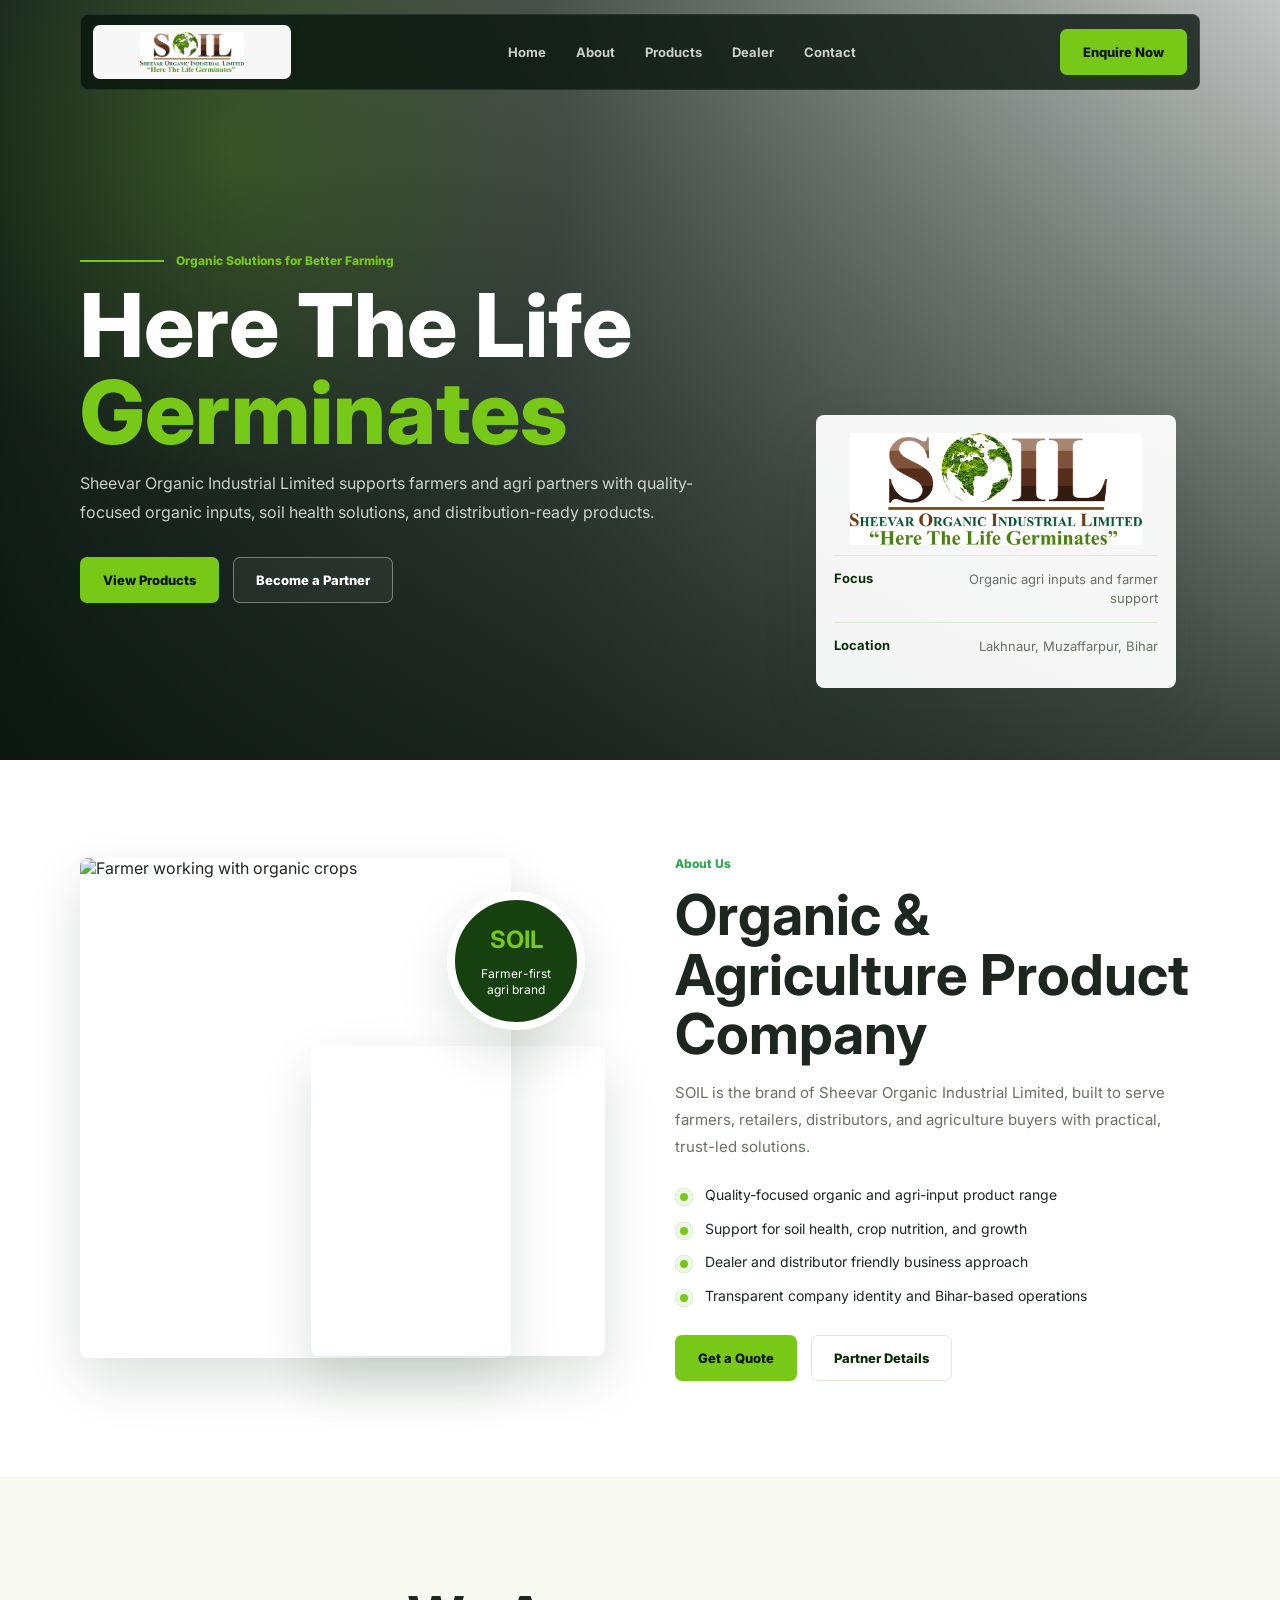
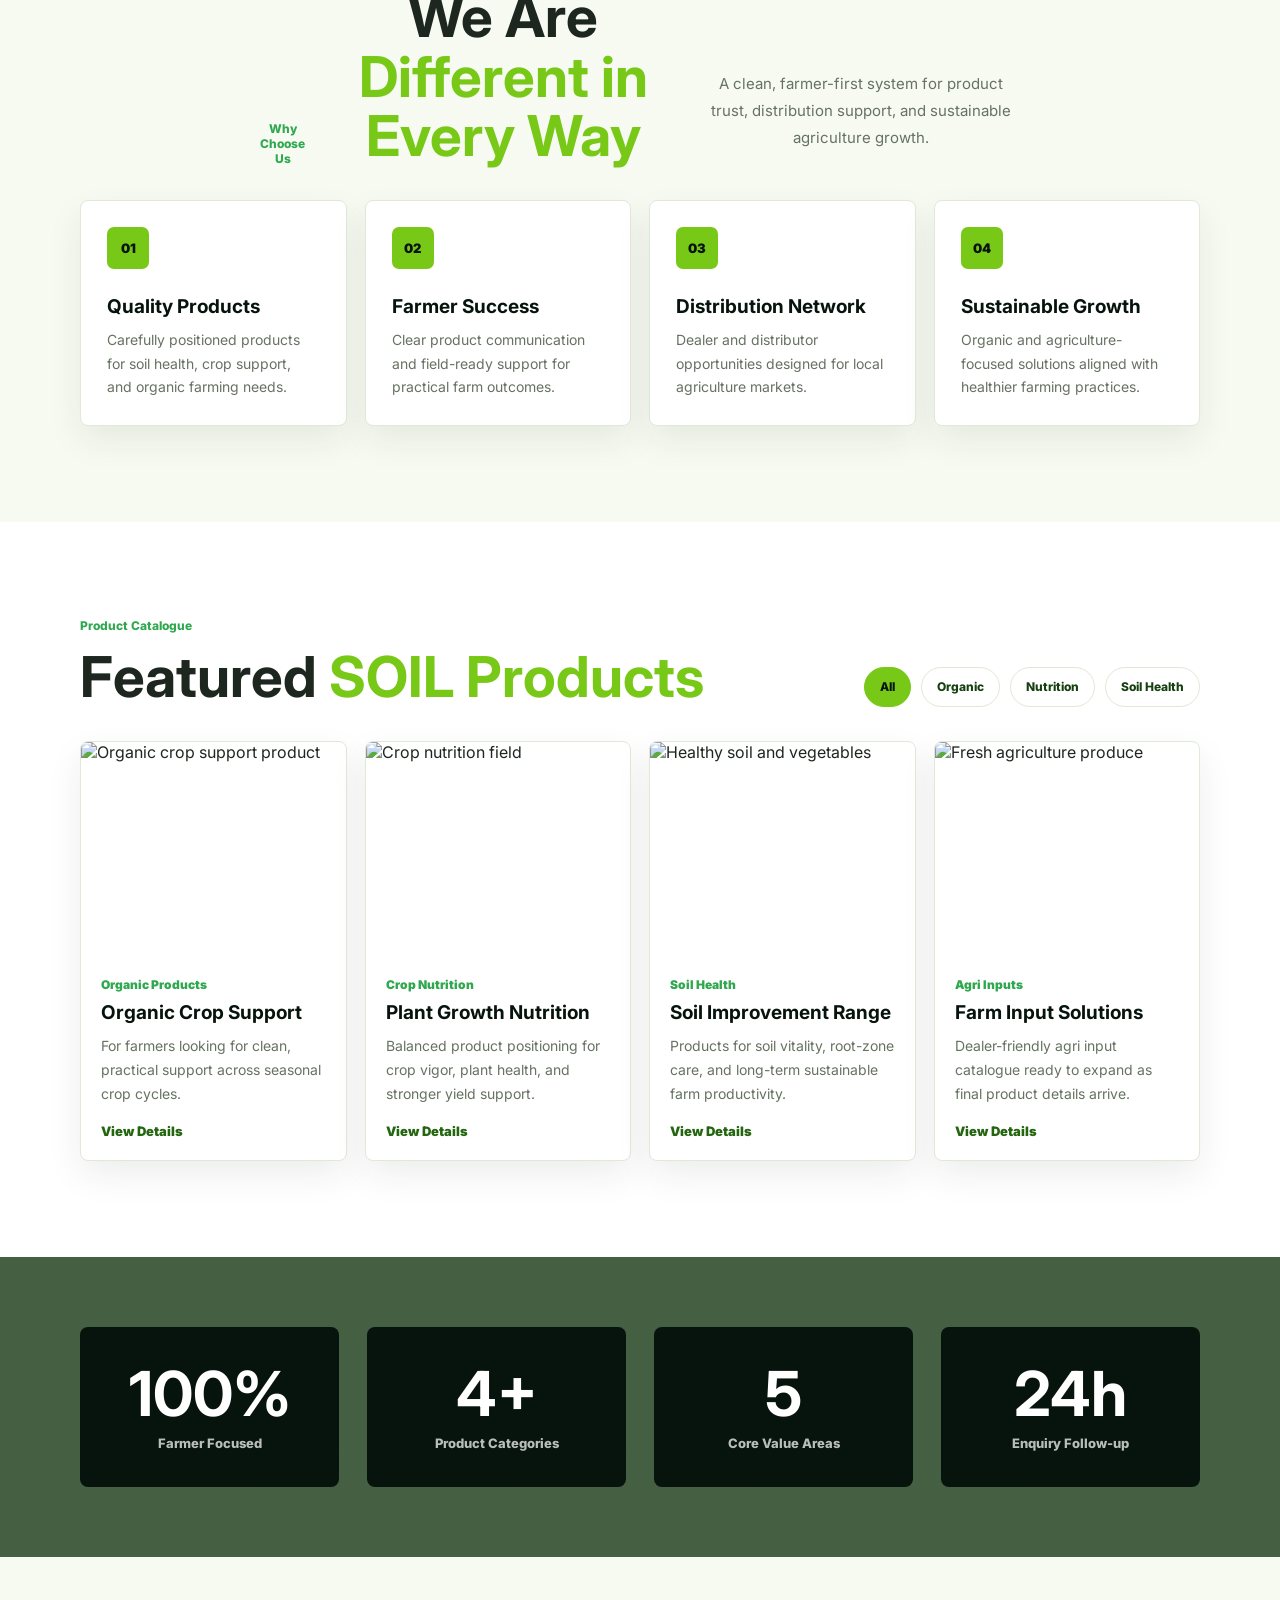
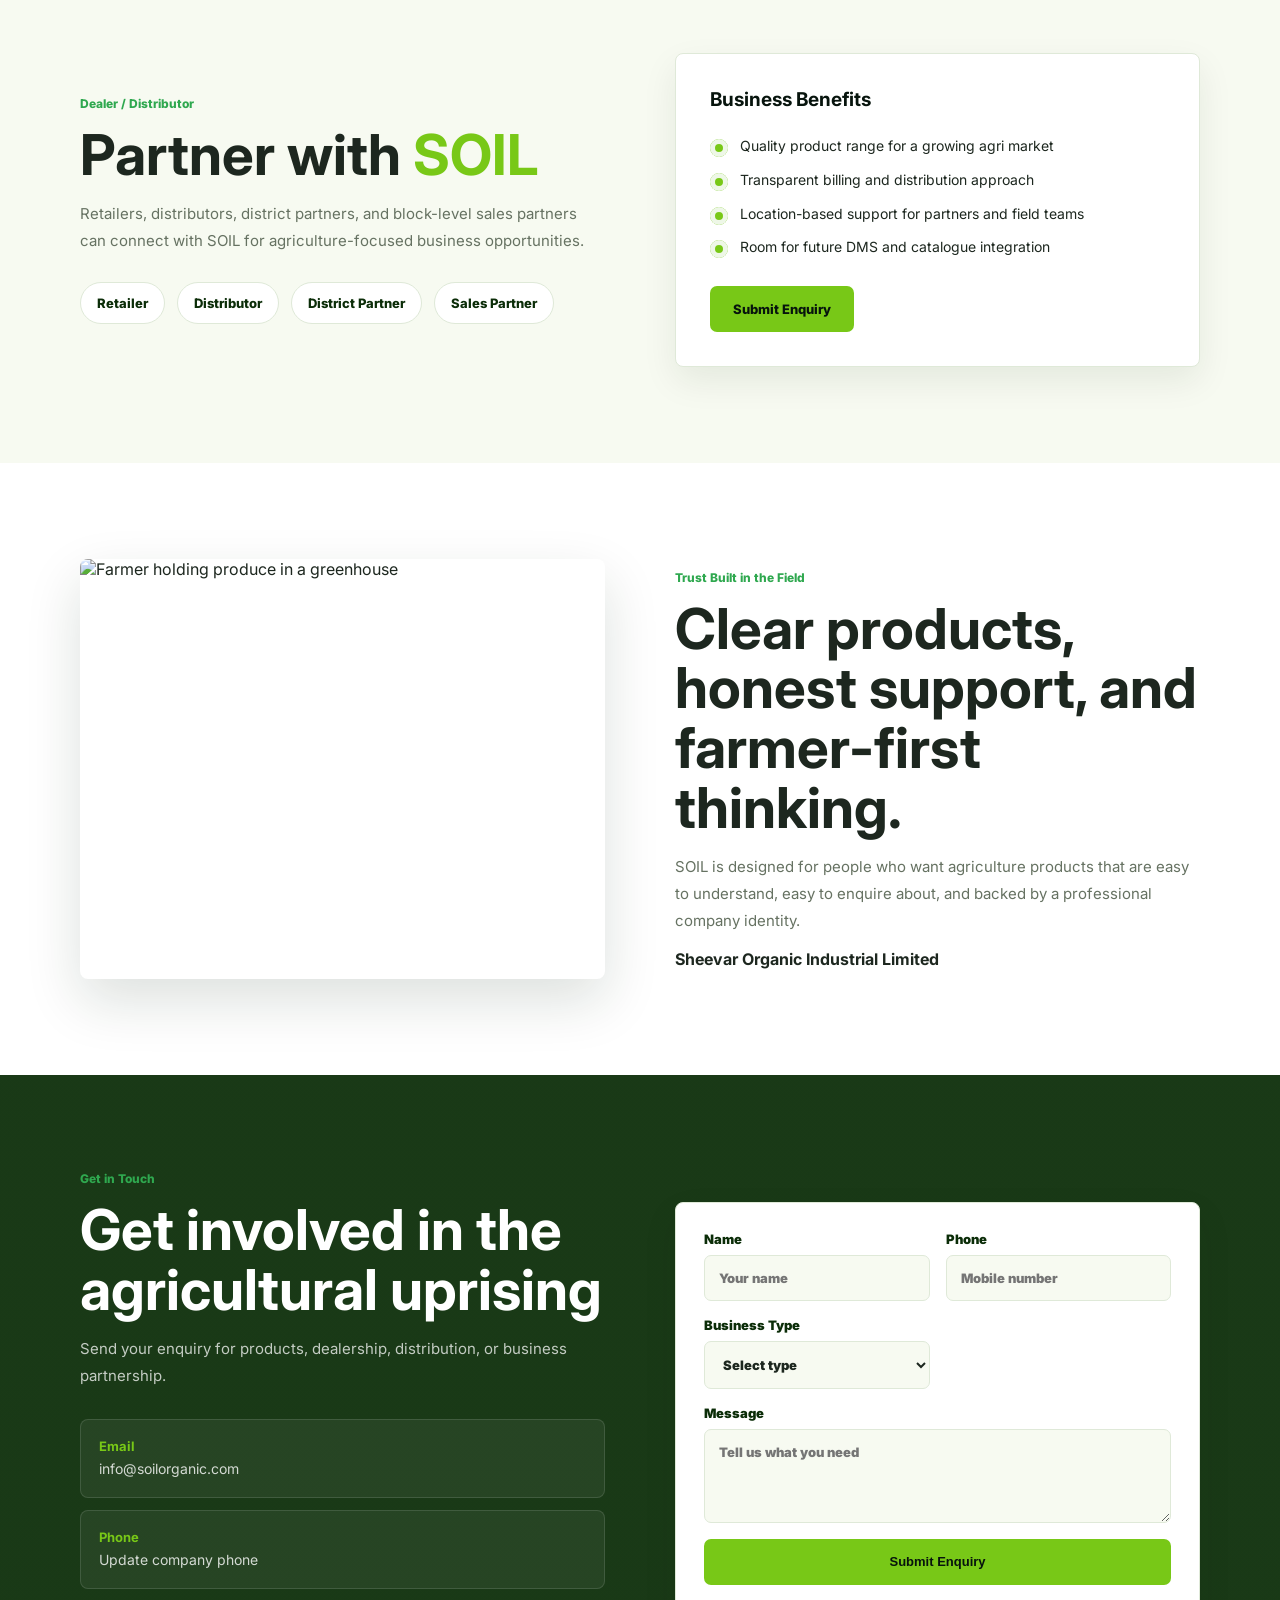
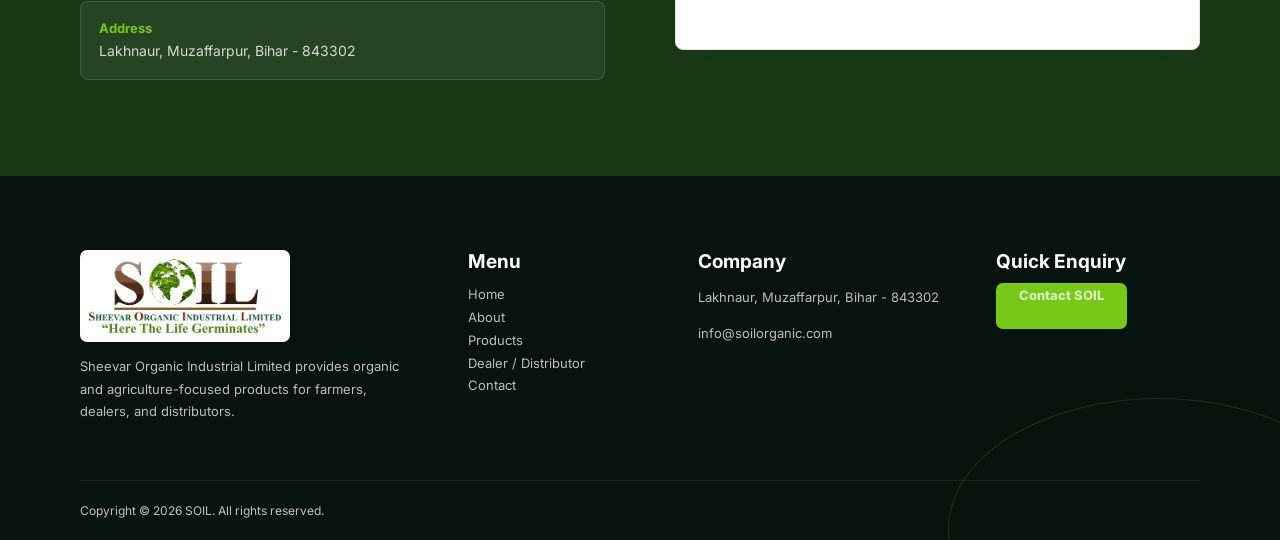
==== index.html @ 47369b2d "Build SOIL informational website" ====
<!DOCTYPE html>
<html lang="en">
  <head>
    <meta charset="UTF-8" />
    <meta name="viewport" content="width=device-width, initial-scale=1.0" />
    <title>SOIL | Sheevar Organic Industrial Limited</title>
    <meta
      name="description"
      content="SOIL by Sheevar Organic Industrial Limited provides organic and agriculture-focused products for farmers, dealers, and distributors in Bihar and beyond."
    />
    <meta
      name="keywords"
      content="SOIL organic products, Sheevar Organic Industrial Limited, Organic farming products, Agriculture products Bihar, Farmer products Muzaffarpur"
    />
    <meta property="og:title" content="SOIL | Here The Life Germinates" />
    <meta
      property="og:description"
      content="Organic solutions for better farming, stronger soil, and trusted agri distribution."
    />
    <meta property="og:type" content="website" />
    <link rel="icon" href="assets/soil-logo-mark.png" />
    <link rel="preconnect" href="https://fonts.googleapis.com" />
    <link rel="preconnect" href="https://fonts.gstatic.com" crossorigin />
    <link
      href="https://fonts.googleapis.com/css2?family=Inter:wght@500;600;700;800&family=Playfair+Display:wght@700;800&display=swap"
      rel="stylesheet"
    />
    <link rel="stylesheet" href="styles.css" />
  </head>
  <body>
    <header class="site-header" data-header>
      <a class="brand" href="#home" aria-label="SOIL home">
        <span class="brand-logo">
          <img src="assets/soil-logo-web.png" alt="SOIL - Sheevar Organic Industrial Limited" />
        </span>
      </a>

      <button class="nav-toggle" type="button" aria-label="Open menu" aria-expanded="false" data-nav-toggle>
        <span></span>
        <span></span>
        <span></span>
      </button>

      <nav class="site-nav" data-nav>
        <a href="#home">Home</a>
        <a href="#about">About</a>
        <a href="#products">Products</a>
        <a href="#dealer">Dealer</a>
        <a href="#contact">Contact</a>
      </nav>

      <a class="header-cta" href="#contact">Enquire Now</a>
    </header>

    <main>
      <section class="hero" id="home">
        <div class="hero-bg" role="img" aria-label="Organic farming field"></div>
        <div class="hero-overlay"></div>
        <div class="container hero-grid">
          <div class="hero-copy">
            <div class="eyebrow">
              <span></span>
              Organic Solutions for Better Farming
            </div>
            <h1>Here The Life <span>Germinates</span></h1>
            <p>
              Sheevar Organic Industrial Limited supports farmers and agri partners with
              quality-focused organic inputs, soil health solutions, and distribution-ready products.
            </p>
            <div class="hero-actions">
              <a class="btn btn-primary" href="#products">View Products</a>
              <a class="btn btn-secondary" href="#dealer">Become a Partner</a>
            </div>
          </div>

          <aside class="hero-card" aria-label="SOIL company highlights">
            <img src="assets/soil-logo-web.png" alt="SOIL company logo" />
            <div class="hero-card-stats">
              <strong>Focus</strong>
              <span>Organic agri inputs and farmer support</span>
            </div>
            <div class="hero-card-stats">
              <strong>Location</strong>
              <span>Lakhnaur, Muzaffarpur, Bihar</span>
            </div>
          </aside>
        </div>
      </section>

      <section class="intro-section" id="about">
        <div class="container split">
          <div class="image-stack">
            <img
              class="main-photo"
              src="https://images.unsplash.com/photo-1523348837708-15d4a09cfac2?auto=format&fit=crop&w=900&q=82"
              alt="Farmer working with organic crops"
            />
            <div class="experience-badge">
              <strong>SOIL</strong>
              <span>Farmer-first agri brand</span>
            </div>
          </div>

          <div class="section-copy">
            <div class="mini-label">About Us</div>
            <h2>Organic & Agriculture Product Company</h2>
            <p>
              SOIL is the brand of Sheevar Organic Industrial Limited, built to serve farmers,
              retailers, distributors, and agriculture buyers with practical, trust-led solutions.
            </p>
            <ul class="check-list">
              <li>Quality-focused organic and agri-input product range</li>
              <li>Support for soil health, crop nutrition, and growth</li>
              <li>Dealer and distributor friendly business approach</li>
              <li>Transparent company identity and Bihar-based operations</li>
            </ul>
            <div class="inline-actions">
              <a class="btn btn-primary" href="#contact">Get a Quote</a>
              <a class="btn btn-ghost" href="#dealer">Partner Details</a>
            </div>
          </div>
        </div>
      </section>

      <section class="services-section">
        <div class="container">
          <div class="section-heading centered">
            <div class="mini-label">Why Choose Us</div>
            <h2>We Are <span>Different in Every Way</span></h2>
            <p>
              A clean, farmer-first system for product trust, distribution support, and sustainable agriculture growth.
            </p>
          </div>

          <div class="value-grid">
            <article>
              <span class="value-icon">01</span>
              <h3>Quality Products</h3>
              <p>Carefully positioned products for soil health, crop support, and organic farming needs.</p>
            </article>
            <article>
              <span class="value-icon">02</span>
              <h3>Farmer Success</h3>
              <p>Clear product communication and field-ready support for practical farm outcomes.</p>
            </article>
            <article>
              <span class="value-icon">03</span>
              <h3>Distribution Network</h3>
              <p>Dealer and distributor opportunities designed for local agriculture markets.</p>
            </article>
            <article>
              <span class="value-icon">04</span>
              <h3>Sustainable Growth</h3>
              <p>Organic and agriculture-focused solutions aligned with healthier farming practices.</p>
            </article>
          </div>
        </div>
      </section>

      <section class="products-section" id="products">
        <div class="container">
          <div class="section-heading">
            <div>
              <div class="mini-label">Product Catalogue</div>
              <h2>Featured <span>SOIL Products</span></h2>
            </div>
            <div class="product-filters" aria-label="Product filters">
              <button class="active" type="button" data-filter="all">All</button>
              <button type="button" data-filter="organic">Organic</button>
              <button type="button" data-filter="nutrition">Nutrition</button>
              <button type="button" data-filter="soil">Soil Health</button>
            </div>
          </div>

          <div class="product-grid">
            <article class="product-card" data-category="organic">
              <img
                src="https://images.unsplash.com/photo-1471193945509-9ad0617afabf?auto=format&fit=crop&w=700&q=82"
                alt="Organic crop support product"
              />
              <div>
                <span>Organic Products</span>
                <h3>Organic Crop Support</h3>
                <p>For farmers looking for clean, practical support across seasonal crop cycles.</p>
                <a href="product-detail.html?product=organic-crop-support">View Details</a>
              </div>
            </article>
            <article class="product-card" data-category="nutrition">
              <img
                src="https://images.unsplash.com/photo-1500937386664-56d1dfef3854?auto=format&fit=crop&w=700&q=82"
                alt="Crop nutrition field"
              />
              <div>
                <span>Crop Nutrition</span>
                <h3>Plant Growth Nutrition</h3>
                <p>Balanced product positioning for crop vigor, plant health, and stronger yield support.</p>
                <a href="product-detail.html?product=plant-growth-nutrition">View Details</a>
              </div>
            </article>
            <article class="product-card" data-category="soil">
              <img
                src="https://images.unsplash.com/photo-1464226184884-fa280b87c399?auto=format&fit=crop&w=700&q=82"
                alt="Healthy soil and vegetables"
              />
              <div>
                <span>Soil Health</span>
                <h3>Soil Improvement Range</h3>
                <p>Products for soil vitality, root-zone care, and long-term sustainable farm productivity.</p>
                <a href="product-detail.html?product=soil-improvement-range">View Details</a>
              </div>
            </article>
            <article class="product-card" data-category="nutrition">
              <img
                src="https://images.unsplash.com/photo-1586771107445-d3ca888129ff?auto=format&fit=crop&w=700&q=82"
                alt="Fresh agriculture produce"
              />
              <div>
                <span>Agri Inputs</span>
                <h3>Farm Input Solutions</h3>
                <p>Dealer-friendly agri input catalogue ready to expand as final product details arrive.</p>
                <a href="product-detail.html?product=farm-input-solutions">View Details</a>
              </div>
            </article>
          </div>
        </div>
      </section>

      <section class="stats-strip" aria-label="Company numbers">
        <div class="container stats-grid">
          <div><strong>100%</strong><span>Farmer Focused</span></div>
          <div><strong>4+</strong><span>Product Categories</span></div>
          <div><strong>5</strong><span>Core Value Areas</span></div>
          <div><strong>24h</strong><span>Enquiry Follow-up</span></div>
        </div>
      </section>

      <section class="dealer-section" id="dealer">
        <div class="container dealer-grid">
          <div class="section-copy">
            <div class="mini-label">Dealer / Distributor</div>
            <h2>Partner with <span>SOIL</span></h2>
            <p>
              Retailers, distributors, district partners, and block-level sales partners can connect
              with SOIL for agriculture-focused business opportunities.
            </p>
            <div class="partner-list">
              <span>Retailer</span>
              <span>Distributor</span>
              <span>District Partner</span>
              <span>Sales Partner</span>
            </div>
          </div>

          <div class="benefit-panel">
            <h3>Business Benefits</h3>
            <ul class="check-list">
              <li>Quality product range for a growing agri market</li>
              <li>Transparent billing and distribution approach</li>
              <li>Location-based support for partners and field teams</li>
              <li>Room for future DMS and catalogue integration</li>
            </ul>
            <a class="btn btn-primary" href="#contact">Submit Enquiry</a>
          </div>
        </div>
      </section>

      <section class="testimonial-section">
        <div class="container testimonial-grid">
          <img
            src="https://images.unsplash.com/photo-1605000797499-95a51c5269ae?auto=format&fit=crop&w=800&q=82"
            alt="Farmer holding produce in a greenhouse"
          />
          <div>
            <div class="mini-label">Trust Built in the Field</div>
            <h2>Clear products, honest support, and farmer-first thinking.</h2>
            <p>
              SOIL is designed for people who want agriculture products that are easy to understand,
              easy to enquire about, and backed by a professional company identity.
            </p>
            <strong>Sheevar Organic Industrial Limited</strong>
          </div>
        </div>
      </section>

      <section class="contact-section" id="contact">
        <div class="container contact-grid">
          <div class="contact-copy">
            <div class="mini-label">Get in Touch</div>
            <h2>Get involved in the agricultural uprising</h2>
            <p>
              Send your enquiry for products, dealership, distribution, or business partnership.
            </p>

            <div class="contact-cards">
              <a href="mailto:info@soilorganic.com">
                <strong>Email</strong>
                <span>info@soilorganic.com</span>
              </a>
              <a href="tel:+910000000000">
                <strong>Phone</strong>
                <span>Update company phone</span>
              </a>
              <a href="https://maps.google.com/?q=Lakhnaur%2C%20Muzaffarpur%2C%20Bihar%20843302" target="_blank" rel="noreferrer">
                <strong>Address</strong>
                <span>Lakhnaur, Muzaffarpur, Bihar - 843302</span>
              </a>
            </div>
          </div>

          <form class="enquiry-form" data-form>
            <label>
              Name
              <input type="text" name="name" placeholder="Your name" required />
            </label>
            <label>
              Phone
              <input type="tel" name="phone" placeholder="Mobile number" required />
            </label>
            <label>
              Business Type
              <select name="business" required>
                <option value="">Select type</option>
                <option>Farmer</option>
                <option>Retailer</option>
                <option>Distributor</option>
                <option>Business Partner</option>
              </select>
            </label>
            <label class="full">
              Message
              <textarea name="message" rows="4" placeholder="Tell us what you need"></textarea>
            </label>
            <input class="company-field" type="text" name="company" tabindex="-1" autocomplete="off" />
            <button class="btn btn-primary" type="submit">Submit Enquiry</button>
            <p class="form-note" data-form-note></p>
          </form>
        </div>
      </section>
    </main>

    <footer class="site-footer">
      <div class="container footer-grid">
        <div>
          <img src="assets/soil-logo-web.png" alt="SOIL logo" />
          <p>
            Sheevar Organic Industrial Limited provides organic and agriculture-focused products
            for farmers, dealers, and distributors.
          </p>
        </div>
        <div>
          <h3>Menu</h3>
          <a href="#home">Home</a>
          <a href="#about">About</a>
          <a href="#products">Products</a>
          <a href="#dealer">Dealer / Distributor</a>
          <a href="#contact">Contact</a>
        </div>
        <div>
          <h3>Company</h3>
          <p>Lakhnaur, Muzaffarpur, Bihar - 843302</p>
          <p>info@soilorganic.com</p>
        </div>
        <div>
          <h3>Quick Enquiry</h3>
          <a class="footer-button" href="#contact">Contact SOIL</a>
        </div>
      </div>
      <div class="footer-bottom">
        <span>Copyright © 2026 SOIL. All rights reserved.</span>
      </div>
    </footer>

    <script src="script.js"></script>
  </body>
</html>
---- styles.css ----
:root {
  --green-950: #07140d;
  --green-900: #0b2d08;
  --green-800: #16400f;
  --green-700: #246510;
  --lime: #78c817;
  --lime-2: #95dd22;
  --leaf: #2fa84f;
  --earth: #8b5a2f;
  --clay: #b28d78;
  --cream: #f7faf1;
  --mist: #eef7e7;
  --line: #dfe9d8;
  --text: #1d271f;
  --muted: #667262;
  --white: #ffffff;
  --shadow: 0 22px 55px rgba(17, 40, 18, 0.14);
  --radius: 8px;
  --font: "Inter", system-ui, -apple-system, BlinkMacSystemFont, "Segoe UI", sans-serif;
  --display: "Playfair Display", Georgia, serif;
}

* {
  box-sizing: border-box;
}

html {
  scroll-behavior: smooth;
}

body {
  margin: 0;
  font-family: var(--font);
  color: var(--text);
  background: var(--white);
}

body.nav-open {
  overflow: hidden;
}

img {
  display: block;
  max-width: 100%;
}

a {
  color: inherit;
  text-decoration: none;
}

.container {
  width: min(1120px, calc(100% - 40px));
  margin: 0 auto;
}

.site-header {
  position: fixed;
  inset: 0 0 auto;
  z-index: 30;
  display: grid;
  grid-template-columns: 210px 1fr auto;
  align-items: center;
  gap: 28px;
  width: min(1120px, calc(100% - 40px));
  min-height: 76px;
  margin: 14px auto 0;
  padding: 10px 12px;
  color: var(--white);
  background: rgba(7, 20, 13, 0.78);
  border: 1px solid rgba(255, 255, 255, 0.09);
  border-radius: var(--radius);
  backdrop-filter: blur(18px);
  transition: background 180ms ease, box-shadow 180ms ease;
}

.site-header.scrolled {
  background: rgba(7, 20, 13, 0.96);
  box-shadow: 0 14px 42px rgba(0, 0, 0, 0.16);
}

.brand-logo {
  display: flex;
  align-items: center;
  justify-content: center;
  width: 198px;
  height: 54px;
  padding: 7px 11px;
  background: rgba(255, 255, 255, 0.97);
  border-radius: 7px;
}

.brand-logo img {
  width: 100%;
  height: 100%;
  object-fit: contain;
}

.site-nav {
  display: flex;
  justify-content: center;
  gap: 30px;
  font-size: 13px;
  font-weight: 700;
}

.site-nav a {
  color: rgba(255, 255, 255, 0.78);
  transition: color 180ms ease;
}

.site-nav a:hover {
  color: var(--lime-2);
}

.header-cta,
.btn,
.footer-button {
  display: inline-flex;
  align-items: center;
  justify-content: center;
  min-height: 46px;
  padding: 0 22px;
  border: 1px solid transparent;
  border-radius: 7px;
  font-size: 13px;
  font-weight: 800;
  cursor: pointer;
  transition: transform 180ms ease, background 180ms ease, border-color 180ms ease, color 180ms ease;
}

.header-cta,
.btn-primary,
.footer-button {
  color: var(--green-950);
  background: var(--lime);
}

.header-cta:hover,
.btn-primary:hover,
.footer-button:hover {
  background: var(--lime-2);
  transform: translateY(-2px);
}

.btn-secondary {
  color: var(--white);
  border-color: rgba(255, 255, 255, 0.38);
  background: rgba(255, 255, 255, 0.05);
}

.btn-secondary:hover {
  border-color: var(--lime-2);
  color: var(--lime-2);
}

.btn-ghost {
  color: var(--green-900);
  border-color: var(--line);
  background: var(--white);
}

.btn-ghost:hover {
  border-color: var(--lime);
  color: var(--green-700);
}

.nav-toggle {
  display: none;
  width: 46px;
  height: 46px;
  padding: 0;
  border: 0;
  border-radius: 7px;
  background: var(--lime);
}

.nav-toggle span {
  display: block;
  width: 20px;
  height: 2px;
  margin: 5px auto;
  background: var(--green-950);
}

.hero {
  position: relative;
  min-height: 760px;
  color: var(--white);
  overflow: hidden;
}

.hero-bg,
.hero-overlay {
  position: absolute;
  inset: 0;
}

.hero-bg {
  background:
    linear-gradient(90deg, rgba(7, 20, 13, 0.92) 0%, rgba(7, 20, 13, 0.69) 43%, rgba(7, 20, 13, 0.1) 100%),
    url("https://images.unsplash.com/photo-1625246333195-78d9c38ad449?auto=format&fit=crop&w=1800&q=86") center / cover;
  transform: scale(1.02);
}

.hero-overlay {
  background:
    radial-gradient(circle at 18% 20%, rgba(120, 200, 23, 0.22), transparent 28%),
    linear-gradient(180deg, rgba(7, 20, 13, 0.15), rgba(7, 20, 13, 0.78));
}

.hero-grid {
  position: relative;
  z-index: 1;
  display: grid;
  grid-template-columns: minmax(0, 680px) minmax(280px, 360px);
  gap: 56px;
  align-items: center;
  min-height: 760px;
  padding-top: 96px;
}

.eyebrow,
.mini-label {
  display: flex;
  align-items: center;
  gap: 12px;
  color: var(--lime);
  font-size: 12px;
  font-weight: 800;
}

.eyebrow span {
  width: 84px;
  height: 2px;
  background: var(--lime);
}

.hero h1,
.section-copy h2,
.section-heading h2,
.dealer-section h2,
.testimonial-section h2,
.contact-copy h2 {
  margin: 14px 0;
  font-size: clamp(42px, 7vw, 88px);
  line-height: 0.98;
  letter-spacing: 0;
}

.hero h1 {
  max-width: 720px;
  font-weight: 800;
  overflow-wrap: normal;
  text-wrap: balance;
}

.hero h1 span,
.section-heading h2 span,
.dealer-section h2 span {
  color: var(--lime);
}

.hero p {
  max-width: 640px;
  margin: 0 0 30px;
  color: rgba(255, 255, 255, 0.78);
  font-size: 16px;
  line-height: 1.8;
}

.hero-actions,
.inline-actions {
  display: flex;
  flex-wrap: wrap;
  gap: 14px;
}

.hero-card {
  align-self: end;
  margin-bottom: 72px;
  padding: 18px;
  color: var(--text);
  background: rgba(255, 255, 255, 0.95);
  border-radius: var(--radius);
  box-shadow: var(--shadow);
}

.hero-card img {
  width: 100%;
  height: 112px;
  object-fit: contain;
  margin-bottom: 10px;
}

.hero-card-stats {
  display: flex;
  justify-content: space-between;
  gap: 16px;
  padding: 14px 0;
  border-top: 1px solid var(--line);
}

.hero-card-stats strong {
  color: var(--green-900);
  font-size: 13px;
}

.hero-card-stats span {
  max-width: 190px;
  color: var(--muted);
  font-size: 13px;
  line-height: 1.45;
  text-align: right;
}

section {
  scroll-margin-top: 110px;
}

.intro-section,
.products-section,
.testimonial-section {
  padding: 96px 0;
}

.split,
.dealer-grid,
.testimonial-grid,
.contact-grid {
  display: grid;
  grid-template-columns: minmax(0, 1fr) minmax(0, 1fr);
  gap: 70px;
  align-items: center;
}

.image-stack {
  position: relative;
  min-height: 520px;
}

.main-photo {
  width: 82%;
  height: 500px;
  object-fit: cover;
  border-radius: var(--radius);
  box-shadow: var(--shadow);
}

.image-stack::after {
  content: "";
  position: absolute;
  right: 0;
  bottom: 22px;
  width: 56%;
  height: 310px;
  border-radius: var(--radius);
  background:
    linear-gradient(rgba(255, 255, 255, 0.1), rgba(255, 255, 255, 0.1)),
    url("https://images.unsplash.com/photo-1492496913980-501348b61469?auto=format&fit=crop&w=800&q=82") center / cover;
  box-shadow: var(--shadow);
}

.experience-badge {
  position: absolute;
  top: 34px;
  right: 20px;
  z-index: 2;
  display: grid;
  place-items: center;
  width: 138px;
  height: 138px;
  padding: 18px;
  color: var(--white);
  text-align: center;
  background: var(--green-800);
  border: 8px solid var(--white);
  border-radius: 50%;
  box-shadow: var(--shadow);
}

.experience-badge strong {
  color: var(--lime);
  font-size: 24px;
}

.experience-badge span {
  font-size: 12px;
  line-height: 1.35;
}

.mini-label {
  color: var(--leaf);
}

.section-copy h2,
.section-heading h2,
.dealer-section h2,
.testimonial-section h2,
.contact-copy h2 {
  font-size: clamp(34px, 4.4vw, 58px);
  line-height: 1.06;
}

.section-copy p,
.section-heading p,
.testimonial-section p,
.contact-copy p {
  color: var(--muted);
  font-size: 15px;
  line-height: 1.8;
}

.check-list {
  display: grid;
  gap: 12px;
  margin: 24px 0 28px;
  padding: 0;
  list-style: none;
}

.check-list li {
  position: relative;
  padding-left: 30px;
  color: var(--text);
  font-size: 14px;
  line-height: 1.55;
}

.check-list li::before {
  content: "";
  position: absolute;
  left: 0;
  top: 4px;
  width: 18px;
  height: 18px;
  border-radius: 50%;
  background: var(--lime);
  box-shadow: inset 0 0 0 5px var(--mist);
}

.services-section {
  padding: 96px 0;
  background:
    linear-gradient(rgba(247, 250, 241, 0.94), rgba(247, 250, 241, 0.94)),
    url("https://images.unsplash.com/photo-1560493676-04071c5f467b?auto=format&fit=crop&w=1800&q=82") center / cover;
}

.centered {
  max-width: 760px;
  margin: 0 auto 42px;
  text-align: center;
}

.centered .mini-label {
  justify-content: center;
}

.value-grid {
  display: grid;
  grid-template-columns: repeat(4, 1fr);
  gap: 18px;
}

.value-grid article,
.benefit-panel,
.enquiry-form,
.product-card {
  background: var(--white);
  border: 1px solid var(--line);
  border-radius: var(--radius);
  box-shadow: 0 14px 35px rgba(17, 40, 18, 0.08);
}

.value-grid article {
  padding: 26px;
}

.value-icon {
  display: inline-grid;
  place-items: center;
  width: 42px;
  height: 42px;
  margin-bottom: 26px;
  color: var(--green-950);
  background: var(--lime);
  border-radius: 7px;
  font-size: 13px;
  font-weight: 900;
}

.value-grid h3,
.benefit-panel h3,
.product-card h3,
.footer-grid h3 {
  margin: 0 0 10px;
  color: var(--green-950);
  font-size: 19px;
}

.value-grid p,
.product-card p {
  margin: 0;
  color: var(--muted);
  font-size: 14px;
  line-height: 1.7;
}

.section-heading {
  display: flex;
  justify-content: space-between;
  gap: 28px;
  align-items: end;
  margin-bottom: 34px;
}

.section-heading h2 {
  margin-bottom: 0;
}

.product-filters {
  display: flex;
  flex-wrap: wrap;
  justify-content: flex-end;
  gap: 10px;
}

.product-filters button {
  min-height: 40px;
  padding: 0 15px;
  color: var(--green-800);
  border: 1px solid var(--line);
  border-radius: 999px;
  background: var(--white);
  font-family: inherit;
  font-size: 12px;
  font-weight: 800;
  cursor: pointer;
}

.product-filters button.active {
  color: var(--green-950);
  border-color: var(--lime);
  background: var(--lime);
}

.product-grid {
  display: grid;
  grid-template-columns: repeat(4, 1fr);
  gap: 18px;
}

.product-card {
  overflow: hidden;
}

.product-card[hidden] {
  display: none;
}

.product-card img {
  width: 100%;
  aspect-ratio: 1.23;
  object-fit: cover;
}

.product-card div {
  padding: 20px;
}

.product-card span {
  display: block;
  margin-bottom: 9px;
  color: var(--leaf);
  font-size: 12px;
  font-weight: 900;
}

.product-card a {
  display: inline-flex;
  margin-top: 18px;
  color: var(--green-700);
  font-size: 13px;
  font-weight: 900;
}

.stats-strip {
  padding: 70px 0;
  color: var(--white);
  background:
    linear-gradient(rgba(11, 45, 8, 0.76), rgba(11, 45, 8, 0.76)),
    url("https://images.unsplash.com/photo-1500382017468-9049fed747ef?auto=format&fit=crop&w=1800&q=82") center / cover fixed;
}

.stats-grid {
  display: grid;
  grid-template-columns: repeat(4, 1fr);
  gap: 28px;
}

.stats-grid div {
  min-height: 160px;
  display: grid;
  place-items: center;
  align-content: center;
  gap: 10px;
  padding: 24px;
  background: var(--green-950);
  border-radius: var(--radius);
}

.stats-grid strong {
  color: var(--white);
  font-size: clamp(40px, 5vw, 62px);
  line-height: 1;
}

.stats-grid span {
  color: rgba(255, 255, 255, 0.72);
  font-size: 13px;
  font-weight: 800;
  text-align: center;
}

.dealer-section {
  padding: 96px 0;
  background: var(--cream);
}

.partner-list {
  display: flex;
  flex-wrap: wrap;
  gap: 12px;
  margin-top: 28px;
}

.partner-list span {
  padding: 12px 16px;
  color: var(--green-900);
  background: var(--white);
  border: 1px solid var(--line);
  border-radius: 999px;
  font-size: 13px;
  font-weight: 800;
}

.benefit-panel {
  padding: 34px;
}

.testimonial-grid img {
  width: 100%;
  height: 420px;
  object-fit: cover;
  border-radius: var(--radius);
  box-shadow: var(--shadow);
}

.contact-section {
  padding: 96px 0;
  color: var(--white);
  background:
    linear-gradient(rgba(11, 45, 8, 0.94), rgba(11, 45, 8, 0.94)),
    url("https://images.unsplash.com/photo-1530836369250-ef72a3f5cda8?auto=format&fit=crop&w=1800&q=82") center / cover;
}

.contact-copy h2,
.contact-copy p {
  color: var(--white);
}

.contact-copy p {
  color: rgba(255, 255, 255, 0.74);
}

.contact-cards {
  display: grid;
  gap: 12px;
  margin-top: 30px;
}

.contact-cards a {
  display: grid;
  gap: 5px;
  padding: 18px;
  border: 1px solid rgba(255, 255, 255, 0.12);
  border-radius: var(--radius);
  background: rgba(255, 255, 255, 0.06);
}

.contact-cards strong {
  color: var(--lime);
  font-size: 13px;
}

.contact-cards span {
  color: rgba(255, 255, 255, 0.8);
  font-size: 14px;
  line-height: 1.45;
}

.enquiry-form {
  display: grid;
  grid-template-columns: repeat(2, 1fr);
  gap: 16px;
  padding: 28px;
  color: var(--text);
}

.enquiry-form label {
  display: grid;
  gap: 8px;
  color: var(--green-900);
  font-size: 13px;
  font-weight: 900;
}

.enquiry-form .full,
.enquiry-form button,
.form-note {
  grid-column: 1 / -1;
}

.enquiry-form input,
.enquiry-form select,
.enquiry-form textarea {
  width: 100%;
  border: 1px solid var(--line);
  border-radius: 7px;
  padding: 14px 14px;
  color: var(--text);
  background: var(--cream);
  font: inherit;
  outline: none;
}

.enquiry-form textarea {
  resize: vertical;
}

.enquiry-form input:focus,
.enquiry-form select:focus,
.enquiry-form textarea:focus {
  border-color: var(--lime);
  box-shadow: 0 0 0 3px rgba(120, 200, 23, 0.18);
}

.company-field {
  position: absolute;
  left: -9999px;
  opacity: 0;
}

.form-note {
  min-height: 20px;
  margin: 0;
  color: var(--green-700);
  font-size: 13px;
  font-weight: 800;
}

.detail-hero {
  position: relative;
  min-height: 650px;
  color: var(--white);
  overflow: hidden;
}

.detail-bg {
  position: absolute;
  inset: 0;
  background:
    linear-gradient(90deg, rgba(7, 20, 13, 0.94) 0%, rgba(7, 20, 13, 0.76) 54%, rgba(7, 20, 13, 0.2) 100%),
    url("https://images.unsplash.com/photo-1500382017468-9049fed747ef?auto=format&fit=crop&w=1800&q=84") center / cover;
  transform: scale(1.02);
}

.detail-hero-grid {
  position: relative;
  z-index: 1;
  display: grid;
  grid-template-columns: minmax(0, 1fr) minmax(320px, 460px);
  gap: 58px;
  align-items: center;
  min-height: 650px;
  padding-top: 112px;
}

.back-link {
  display: inline-flex;
  margin-bottom: 22px;
  color: rgba(255, 255, 255, 0.74);
  font-size: 13px;
  font-weight: 800;
}

.back-link:hover {
  color: var(--lime);
}

.detail-hero h1 {
  max-width: 720px;
  margin: 16px 0;
  font-size: clamp(42px, 6vw, 82px);
  line-height: 1;
  text-wrap: balance;
}

.detail-hero p {
  max-width: 620px;
  margin: 0 0 30px;
  color: rgba(255, 255, 255, 0.78);
  font-size: 16px;
  line-height: 1.8;
}

.detail-image-card {
  padding: 14px;
  background: rgba(255, 255, 255, 0.94);
  border-radius: var(--radius);
  box-shadow: var(--shadow);
}

.detail-image-card img {
  width: 100%;
  aspect-ratio: 1.05;
  object-fit: cover;
  border-radius: 7px;
}

.detail-section {
  padding: 90px 0;
}

.detail-section.soft {
  background: var(--cream);
}

.detail-layout {
  display: grid;
  grid-template-columns: minmax(0, 1.35fr) minmax(280px, 0.65fr);
  gap: 24px;
  align-items: start;
}

.detail-three {
  display: grid;
  grid-template-columns: repeat(3, 1fr);
  gap: 20px;
}

.detail-panel {
  height: 100%;
  padding: 32px;
  background: var(--white);
  border: 1px solid var(--line);
  border-radius: var(--radius);
  box-shadow: 0 14px 35px rgba(17, 40, 18, 0.08);
}

.detail-panel h2,
.detail-cta h2 {
  margin: 12px 0 14px;
  color: var(--green-950);
  font-size: clamp(28px, 3.3vw, 44px);
  line-height: 1.08;
}

.detail-panel p,
.detail-cta p {
  color: var(--muted);
  font-size: 15px;
  line-height: 1.8;
}

.detail-info-grid {
  display: grid;
  grid-template-columns: repeat(3, 1fr);
  gap: 12px;
  margin-top: 28px;
}

.detail-info-grid div {
  display: grid;
  gap: 6px;
  padding: 18px;
  background: var(--cream);
  border: 1px solid var(--line);
  border-radius: 7px;
}

.detail-info-grid strong {
  color: var(--green-900);
  font-size: 12px;
  text-transform: uppercase;
}

.detail-info-grid span {
  color: var(--muted);
  font-size: 14px;
  line-height: 1.45;
}

.detail-side img {
  width: 220px;
  margin-bottom: 24px;
  padding: 9px;
  background: var(--white);
  border: 1px solid var(--line);
  border-radius: 7px;
}

.detail-side .btn {
  margin-top: 10px;
}

.crop-tags {
  display: flex;
  flex-wrap: wrap;
  gap: 10px;
  margin-top: 22px;
}

.crop-tags span {
  padding: 11px 14px;
  color: var(--green-900);
  background: var(--mist);
  border: 1px solid var(--line);
  border-radius: 999px;
  font-size: 13px;
  font-weight: 800;
}

.detail-cta {
  padding: 86px 0;
  color: var(--white);
  text-align: center;
  background:
    linear-gradient(rgba(11, 45, 8, 0.93), rgba(11, 45, 8, 0.93)),
    url("https://images.unsplash.com/photo-1530836369250-ef72a3f5cda8?auto=format&fit=crop&w=1800&q=84") center / cover;
}

.detail-cta .mini-label {
  justify-content: center;
}

.detail-cta h2 {
  color: var(--white);
}

.detail-cta p {
  max-width: 680px;
  margin: 0 auto 26px;
  color: rgba(255, 255, 255, 0.74);
}

.site-footer {
  position: relative;
  overflow: hidden;
  padding: 74px 0 22px;
  color: rgba(255, 255, 255, 0.74);
  background: var(--green-950);
}

.site-footer::after {
  content: "";
  position: absolute;
  right: -90px;
  bottom: -120px;
  width: 420px;
  height: 260px;
  border: 1px solid rgba(120, 200, 23, 0.18);
  border-radius: 50%;
}

.footer-grid {
  position: relative;
  z-index: 1;
  display: grid;
  grid-template-columns: 1.5fr 0.8fr 1.1fr 0.9fr;
  gap: 48px;
}

.footer-grid img {
  width: 210px;
  padding: 9px;
  background: var(--white);
  border-radius: 7px;
}

.footer-grid p,
.footer-grid a {
  display: block;
  color: rgba(255, 255, 255, 0.72);
  font-size: 13px;
  line-height: 1.75;
}

.footer-grid h3 {
  color: var(--white);
}

.footer-button {
  display: inline-flex;
  width: fit-content;
  margin-top: 10px;
}

.footer-bottom {
  position: relative;
  z-index: 1;
  width: min(1120px, calc(100% - 40px));
  margin: 44px auto 0;
  padding-top: 22px;
  border-top: 1px solid rgba(255, 255, 255, 0.08);
  font-size: 12px;
}

@media (max-width: 980px) {
  .site-header {
    grid-template-columns: 190px 1fr auto;
  }

  .site-nav {
    gap: 16px;
  }

  .hero-grid,
  .detail-hero-grid,
  .split,
  .dealer-grid,
  .testimonial-grid,
  .contact-grid {
    grid-template-columns: 1fr;
  }

  .hero {
    min-height: auto;
  }

  .hero-grid {
    min-height: auto;
    padding: 168px 0 70px;
  }

  .detail-hero-grid {
    min-height: auto;
    padding: 168px 0 74px;
  }

  .hero-card {
    align-self: auto;
    max-width: 420px;
    margin: 0;
  }

  .value-grid,
  .product-grid,
  .stats-grid,
  .detail-three,
  .detail-info-grid,
  .footer-grid {
    grid-template-columns: repeat(2, 1fr);
  }

  .section-heading {
    align-items: start;
    flex-direction: column;
  }

  .product-filters {
    justify-content: flex-start;
  }
}

@media (max-width: 760px) {
  .container,
  .site-header,
  .footer-bottom {
    width: min(100% - 28px, 1120px);
  }

  .site-header {
    grid-template-columns: 1fr auto;
    gap: 12px;
    min-height: 70px;
  }

  .brand-logo {
    width: 176px;
    height: 50px;
  }

  .nav-toggle {
    display: block;
  }

  .site-nav,
  .header-cta {
    display: none;
  }

  .site-header.nav-active .site-nav {
    position: absolute;
    left: 0;
    right: 0;
    top: calc(100% + 10px);
    display: grid;
    gap: 0;
    overflow: hidden;
    background: var(--green-950);
    border: 1px solid rgba(255, 255, 255, 0.1);
    border-radius: var(--radius);
  }

  .site-header.nav-active .site-nav a {
    padding: 17px 18px;
    border-bottom: 1px solid rgba(255, 255, 255, 0.08);
  }

  .hero-grid {
    padding-top: 142px;
  }

  .hero h1 {
    max-width: 340px;
    font-size: clamp(40px, 11vw, 48px);
    line-height: 1.05;
  }

  .hero p {
    max-width: 340px;
    font-size: 15px;
  }

  .eyebrow span {
    width: 44px;
  }

  .intro-section,
  .products-section,
  .testimonial-section,
  .dealer-section,
  .contact-section,
  .services-section,
  .detail-section,
  .detail-cta {
    padding: 70px 0;
  }

  .detail-hero {
    min-height: auto;
  }

  .detail-hero-grid {
    padding-top: 142px;
  }

  .detail-hero h1 {
    max-width: 350px;
    font-size: clamp(40px, 11vw, 50px);
    line-height: 1.05;
  }

  .detail-hero p {
    max-width: 350px;
    font-size: 15px;
  }

  .detail-layout {
    grid-template-columns: 1fr;
  }

  .image-stack {
    min-height: auto;
    padding-bottom: 160px;
  }

  .main-photo {
    width: 100%;
    height: 390px;
  }

  .image-stack::after {
    width: 68%;
    height: 220px;
    bottom: 0;
  }

  .experience-badge {
    top: auto;
    right: 18px;
    bottom: 120px;
    width: 118px;
    height: 118px;
  }

  .value-grid,
  .product-grid,
  .stats-grid,
  .footer-grid,
  .detail-three,
  .detail-info-grid,
  .enquiry-form {
    grid-template-columns: 1fr;
  }

  .stats-grid div {
    min-height: 130px;
  }

  .testimonial-grid img {
    height: 340px;
  }
}

@media (max-width: 440px) {
  .hero-actions,
  .inline-actions {
    display: grid;
  }

  .btn,
  .header-cta,
  .footer-button {
    width: 100%;
  }

  .brand-logo {
    width: 154px;
  }

  .hero-card-stats {
    display: grid;
  }

  .hero-card-stats span {
    max-width: none;
    text-align: left;
  }

  .detail-panel {
    padding: 24px;
  }
}
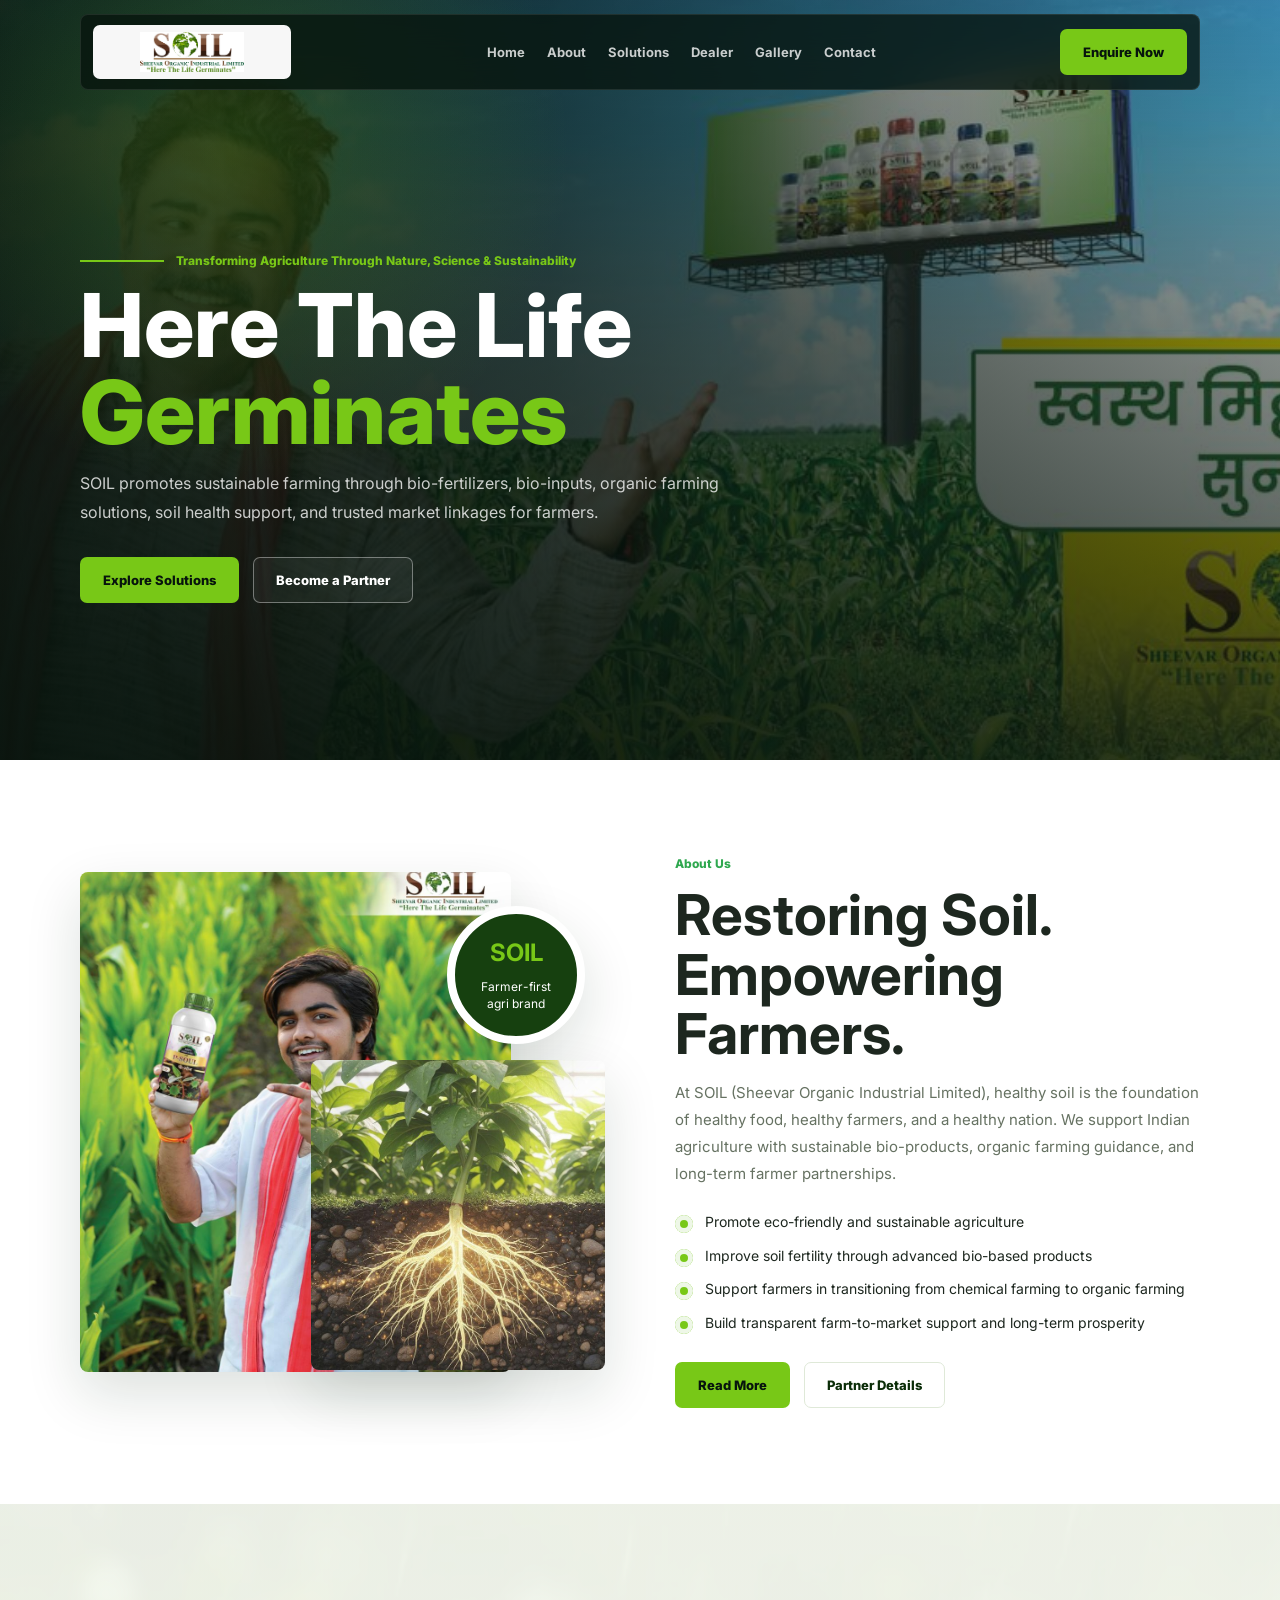
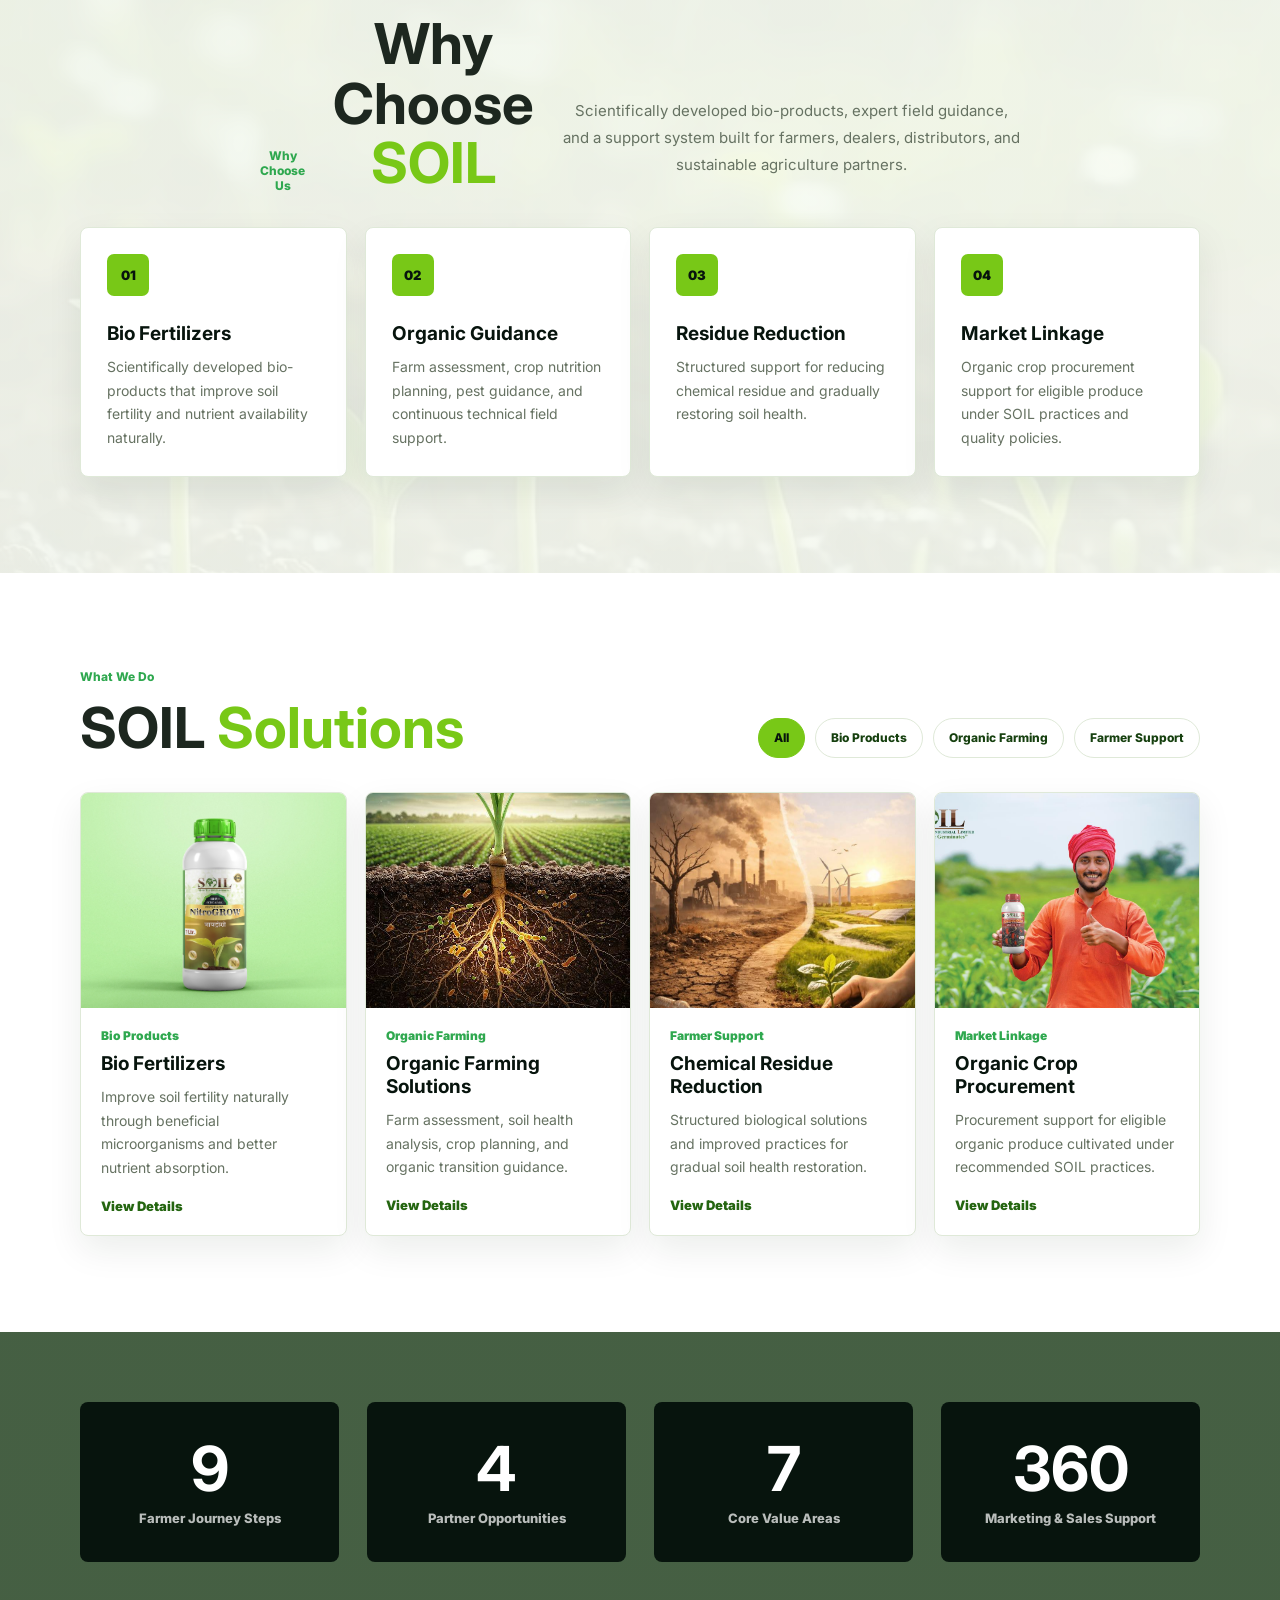
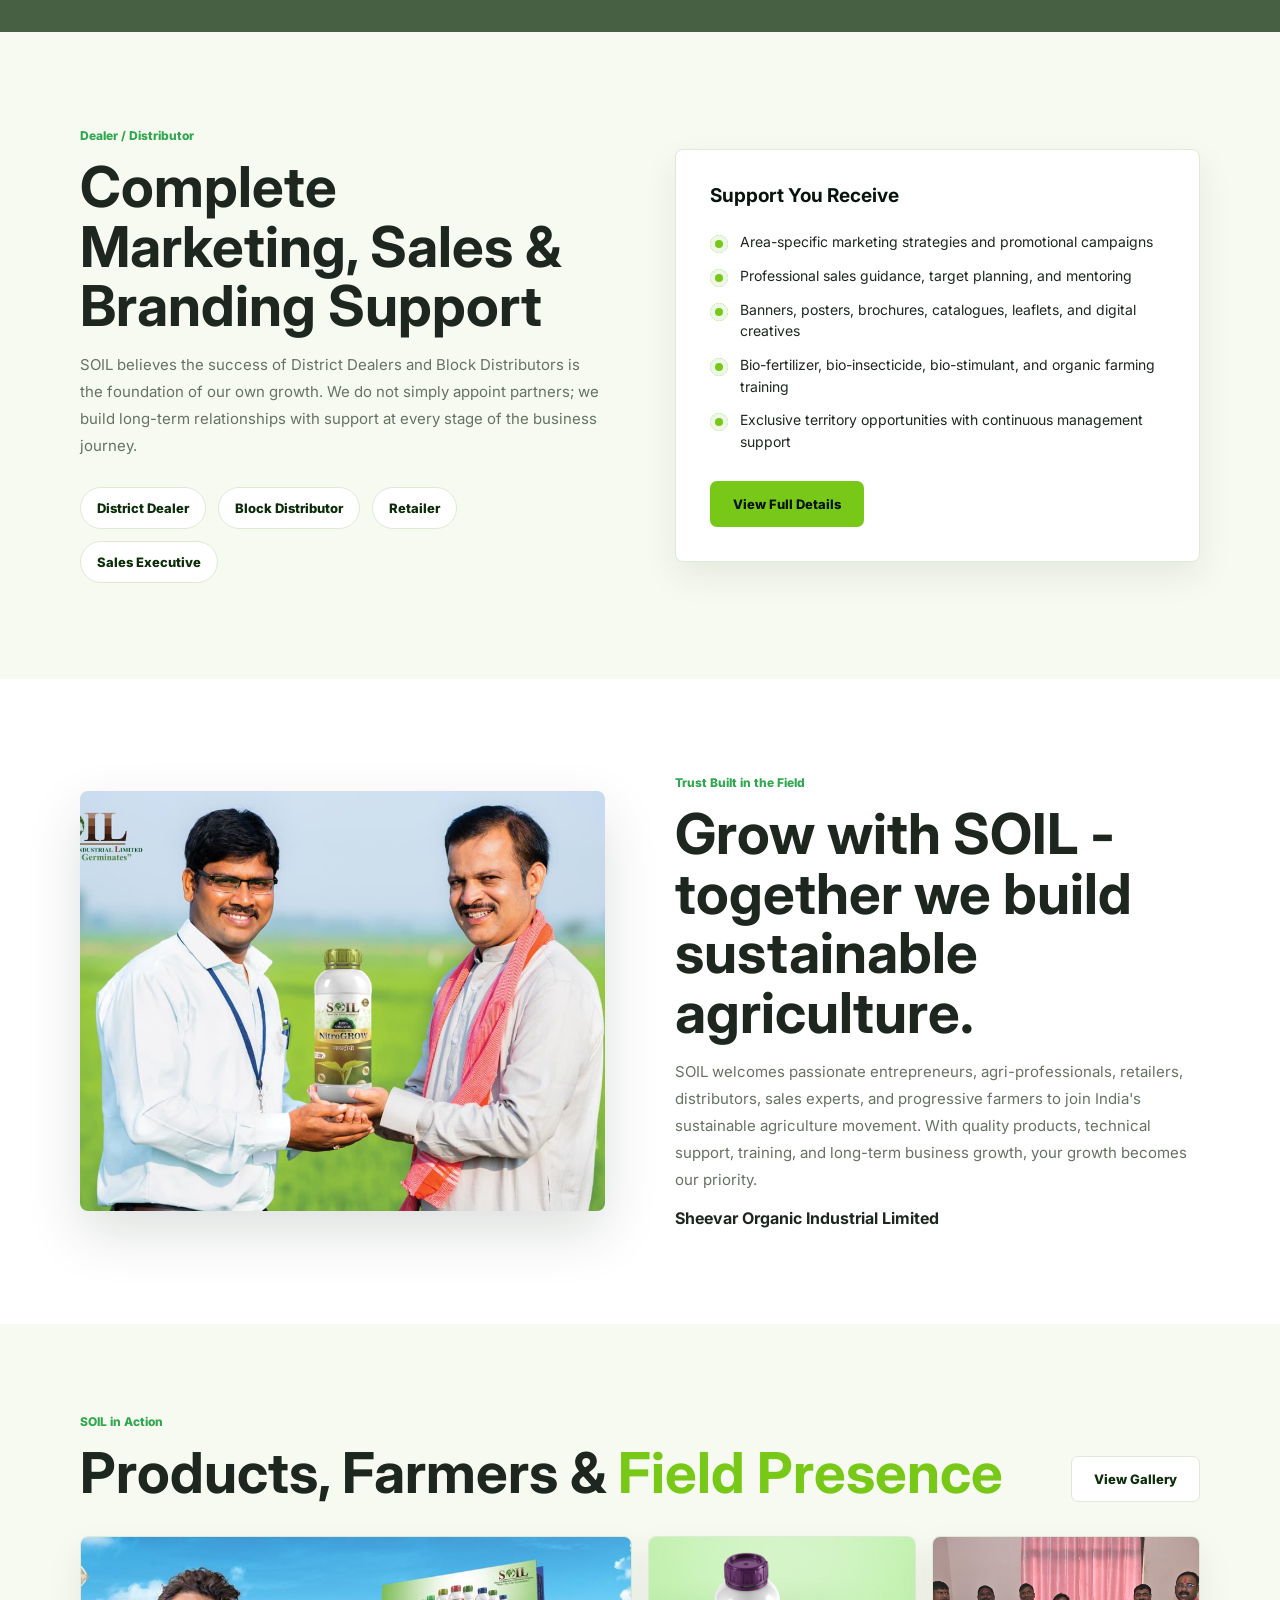
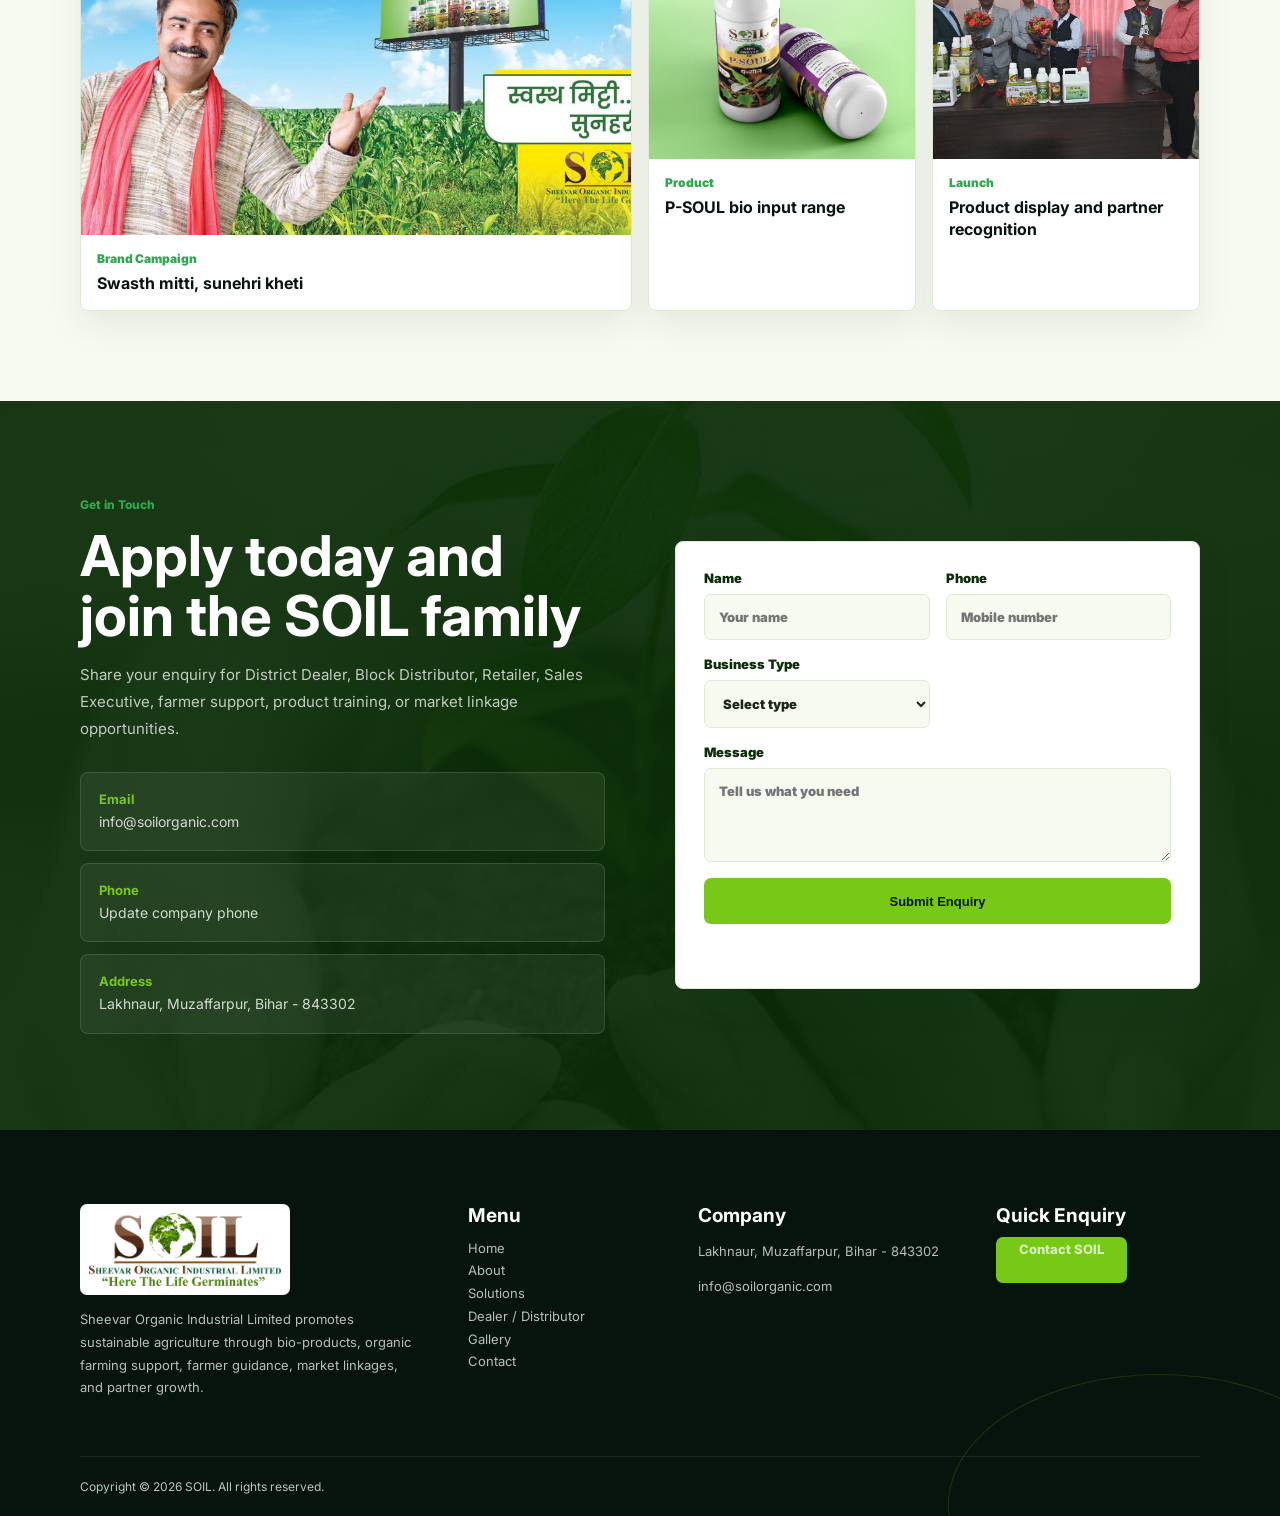
==== commit 049ccbad: "Add SOIL detailed pages and media gallery" ====
--- a/index.html
+++ b/index.html
@@ -6,7 +6,7 @@
     <title>SOIL | Sheevar Organic Industrial Limited</title>
     <meta
       name="description"
-      content="SOIL by Sheevar Organic Industrial Limited provides organic and agriculture-focused products for farmers, dealers, and distributors in Bihar and beyond."
+      content="SOIL by Sheevar Organic Industrial Limited promotes sustainable agriculture through bio-fertilizers, bio-inputs, organic farming solutions, farmer support, and dealer distributor growth."
     />
     <meta
       name="keywords"
@@ -25,11 +25,11 @@
       href="https://fonts.googleapis.com/css2?family=Inter:wght@500;600;700;800&family=Playfair+Display:wght@700;800&display=swap"
       rel="stylesheet"
     />
-    <link rel="stylesheet" href="styles.css" />
+    <link rel="stylesheet" href="styles.css?v=4" />
   </head>
   <body>
     <header class="site-header" data-header>
-      <a class="brand" href="#home" aria-label="SOIL home">
+      <a class="brand" href="index.html" aria-label="SOIL home">
         <span class="brand-logo">
           <img src="assets/soil-logo-web.png" alt="SOIL - Sheevar Organic Industrial Limited" />
         </span>
@@ -42,14 +42,14 @@
       </button>
 
       <nav class="site-nav" data-nav>
-        <a href="#home">Home</a>
-        <a href="#about">About</a>
-        <a href="#products">Products</a>
-        <a href="#dealer">Dealer</a>
-        <a href="#contact">Contact</a>
+        <a href="index.html">Home</a>
+        <a href="about.html">About</a>
+        <a href="solutions.html">Solutions</a>
+        <a href="dealer-distributor.html">Dealer</a>
+        <a href="gallery.html">Gallery</a><a href="contact.html">Contact</a>
       </nav>
 
-      <a class="header-cta" href="#contact">Enquire Now</a>
+      <a class="header-cta" href="contact.html">Enquire Now</a>
     </header>
 
     <main>
@@ -60,30 +60,18 @@
           <div class="hero-copy">
             <div class="eyebrow">
               <span></span>
-              Organic Solutions for Better Farming
+              Transforming Agriculture Through Nature, Science & Sustainability
             </div>
             <h1>Here The Life <span>Germinates</span></h1>
             <p>
-              Sheevar Organic Industrial Limited supports farmers and agri partners with
-              quality-focused organic inputs, soil health solutions, and distribution-ready products.
+              SOIL promotes sustainable farming through bio-fertilizers, bio-inputs,
+              organic farming solutions, soil health support, and trusted market linkages for farmers.
             </p>
             <div class="hero-actions">
-              <a class="btn btn-primary" href="#products">View Products</a>
-              <a class="btn btn-secondary" href="#dealer">Become a Partner</a>
-            </div>
-          </div>
-
-          <aside class="hero-card" aria-label="SOIL company highlights">
-            <img src="assets/soil-logo-web.png" alt="SOIL company logo" />
-            <div class="hero-card-stats">
-              <strong>Focus</strong>
-              <span>Organic agri inputs and farmer support</span>
-            </div>
-            <div class="hero-card-stats">
-              <strong>Location</strong>
-              <span>Lakhnaur, Muzaffarpur, Bihar</span>
-            </div>
-          </aside>
+              <a class="btn btn-primary" href="solutions.html">Explore Solutions</a>
+              <a class="btn btn-secondary" href="dealer-distributor.html">Become a Partner</a>
+            </div>
+          </div>
         </div>
       </section>
 
@@ -92,8 +80,8 @@
           <div class="image-stack">
             <img
               class="main-photo"
-              src="https://images.unsplash.com/photo-1523348837708-15d4a09cfac2?auto=format&fit=crop&w=900&q=82"
-              alt="Farmer working with organic crops"
+              src="assets/media/farmer-p-soul-field.jpeg"
+              alt="Farmer holding SOIL P-SOUL product in a crop field"
             />
             <div class="experience-badge">
               <strong>SOIL</strong>
@@ -103,20 +91,21 @@
 
           <div class="section-copy">
             <div class="mini-label">About Us</div>
-            <h2>Organic & Agriculture Product Company</h2>
-            <p>
-              SOIL is the brand of Sheevar Organic Industrial Limited, built to serve farmers,
-              retailers, distributors, and agriculture buyers with practical, trust-led solutions.
+            <h2>Restoring Soil. Empowering Farmers.</h2>
+            <p>
+              At SOIL (Sheevar Organic Industrial Limited), healthy soil is the foundation of
+              healthy food, healthy farmers, and a healthy nation. We support Indian agriculture
+              with sustainable bio-products, organic farming guidance, and long-term farmer partnerships.
             </p>
             <ul class="check-list">
-              <li>Quality-focused organic and agri-input product range</li>
-              <li>Support for soil health, crop nutrition, and growth</li>
-              <li>Dealer and distributor friendly business approach</li>
-              <li>Transparent company identity and Bihar-based operations</li>
+              <li>Promote eco-friendly and sustainable agriculture</li>
+              <li>Improve soil fertility through advanced bio-based products</li>
+              <li>Support farmers in transitioning from chemical farming to organic farming</li>
+              <li>Build transparent farm-to-market support and long-term prosperity</li>
             </ul>
             <div class="inline-actions">
-              <a class="btn btn-primary" href="#contact">Get a Quote</a>
-              <a class="btn btn-ghost" href="#dealer">Partner Details</a>
+              <a class="btn btn-primary" href="about.html">Read More</a>
+              <a class="btn btn-ghost" href="dealer-distributor.html">Partner Details</a>
             </div>
           </div>
         </div>
@@ -126,32 +115,33 @@
         <div class="container">
           <div class="section-heading centered">
             <div class="mini-label">Why Choose Us</div>
-            <h2>We Are <span>Different in Every Way</span></h2>
-            <p>
-              A clean, farmer-first system for product trust, distribution support, and sustainable agriculture growth.
+            <h2>Why Choose <span>SOIL</span></h2>
+            <p>
+              Scientifically developed bio-products, expert field guidance, and a support system
+              built for farmers, dealers, distributors, and sustainable agriculture partners.
             </p>
           </div>
 
           <div class="value-grid">
             <article>
               <span class="value-icon">01</span>
-              <h3>Quality Products</h3>
-              <p>Carefully positioned products for soil health, crop support, and organic farming needs.</p>
+              <h3>Bio Fertilizers</h3>
+              <p>Scientifically developed bio-products that improve soil fertility and nutrient availability naturally.</p>
             </article>
             <article>
               <span class="value-icon">02</span>
-              <h3>Farmer Success</h3>
-              <p>Clear product communication and field-ready support for practical farm outcomes.</p>
+              <h3>Organic Guidance</h3>
+              <p>Farm assessment, crop nutrition planning, pest guidance, and continuous technical field support.</p>
             </article>
             <article>
               <span class="value-icon">03</span>
-              <h3>Distribution Network</h3>
-              <p>Dealer and distributor opportunities designed for local agriculture markets.</p>
+              <h3>Residue Reduction</h3>
+              <p>Structured support for reducing chemical residue and gradually restoring soil health.</p>
             </article>
             <article>
               <span class="value-icon">04</span>
-              <h3>Sustainable Growth</h3>
-              <p>Organic and agriculture-focused solutions aligned with healthier farming practices.</p>
+              <h3>Market Linkage</h3>
+              <p>Organic crop procurement support for eligible produce under SOIL practices and quality policies.</p>
             </article>
           </div>
         </div>
@@ -161,64 +151,64 @@
         <div class="container">
           <div class="section-heading">
             <div>
-              <div class="mini-label">Product Catalogue</div>
-              <h2>Featured <span>SOIL Products</span></h2>
+              <div class="mini-label">What We Do</div>
+              <h2>SOIL <span>Solutions</span></h2>
             </div>
             <div class="product-filters" aria-label="Product filters">
               <button class="active" type="button" data-filter="all">All</button>
-              <button type="button" data-filter="organic">Organic</button>
-              <button type="button" data-filter="nutrition">Nutrition</button>
-              <button type="button" data-filter="soil">Soil Health</button>
+              <button type="button" data-filter="bio">Bio Products</button>
+              <button type="button" data-filter="organic">Organic Farming</button>
+              <button type="button" data-filter="support">Farmer Support</button>
             </div>
           </div>
 
           <div class="product-grid">
+            <article class="product-card" data-category="bio">
+              <img
+                src="assets/media/product-nitrogrow-front.jpeg"
+                alt="SOIL NitroGROW bio fertilizer bottle"
+              />
+              <div>
+                <span>Bio Products</span>
+                <h3>Bio Fertilizers</h3>
+                <p>Improve soil fertility naturally through beneficial microorganisms and better nutrient absorption.</p>
+                <a href="product-detail.html?product=bio-fertilizers">View Details</a>
+              </div>
+            </article>
             <article class="product-card" data-category="organic">
               <img
-                src="https://images.unsplash.com/photo-1471193945509-9ad0617afabf?auto=format&fit=crop&w=700&q=82"
-                alt="Organic crop support product"
+                src="assets/media/soil-root-microbes.jpeg"
+                alt="Healthy plant roots and soil microbes"
               />
               <div>
-                <span>Organic Products</span>
-                <h3>Organic Crop Support</h3>
-                <p>For farmers looking for clean, practical support across seasonal crop cycles.</p>
-                <a href="product-detail.html?product=organic-crop-support">View Details</a>
+                <span>Organic Farming</span>
+                <h3>Organic Farming Solutions</h3>
+                <p>Farm assessment, soil health analysis, crop planning, and organic transition guidance.</p>
+                <a href="product-detail.html?product=organic-farming-solutions">View Details</a>
               </div>
             </article>
-            <article class="product-card" data-category="nutrition">
+            <article class="product-card" data-category="support">
               <img
-                src="https://images.unsplash.com/photo-1500937386664-56d1dfef3854?auto=format&fit=crop&w=700&q=82"
-                alt="Crop nutrition field"
+                src="assets/media/sustainability-contrast.jpeg"
+                alt="Chemical residue reduction and green agriculture transition"
               />
               <div>
-                <span>Crop Nutrition</span>
-                <h3>Plant Growth Nutrition</h3>
-                <p>Balanced product positioning for crop vigor, plant health, and stronger yield support.</p>
-                <a href="product-detail.html?product=plant-growth-nutrition">View Details</a>
+                <span>Farmer Support</span>
+                <h3>Chemical Residue Reduction</h3>
+                <p>Structured biological solutions and improved practices for gradual soil health restoration.</p>
+                <a href="product-detail.html?product=chemical-residue-reduction">View Details</a>
               </div>
             </article>
-            <article class="product-card" data-category="soil">
+            <article class="product-card" data-category="support">
               <img
-                src="https://images.unsplash.com/photo-1464226184884-fa280b87c399?auto=format&fit=crop&w=700&q=82"
-                alt="Healthy soil and vegetables"
+                src="assets/media/farmer-growmix-field.jpeg"
+                alt="Farmer holding SOIL product in green field"
               />
               <div>
-                <span>Soil Health</span>
-                <h3>Soil Improvement Range</h3>
-                <p>Products for soil vitality, root-zone care, and long-term sustainable farm productivity.</p>
-                <a href="product-detail.html?product=soil-improvement-range">View Details</a>
-              </div>
-            </article>
-            <article class="product-card" data-category="nutrition">
-              <img
-                src="https://images.unsplash.com/photo-1586771107445-d3ca888129ff?auto=format&fit=crop&w=700&q=82"
-                alt="Fresh agriculture produce"
-              />
-              <div>
-                <span>Agri Inputs</span>
-                <h3>Farm Input Solutions</h3>
-                <p>Dealer-friendly agri input catalogue ready to expand as final product details arrive.</p>
-                <a href="product-detail.html?product=farm-input-solutions">View Details</a>
+                <span>Market Linkage</span>
+                <h3>Organic Crop Procurement</h3>
+                <p>Procurement support for eligible organic produce cultivated under recommended SOIL practices.</p>
+                <a href="product-detail.html?product=organic-crop-procurement">View Details</a>
               </div>
             </article>
           </div>
@@ -227,10 +217,10 @@
 
       <section class="stats-strip" aria-label="Company numbers">
         <div class="container stats-grid">
-          <div><strong>100%</strong><span>Farmer Focused</span></div>
-          <div><strong>4+</strong><span>Product Categories</span></div>
-          <div><strong>5</strong><span>Core Value Areas</span></div>
-          <div><strong>24h</strong><span>Enquiry Follow-up</span></div>
+          <div><strong>9</strong><span>Farmer Journey Steps</span></div>
+          <div><strong>4</strong><span>Partner Opportunities</span></div>
+          <div><strong>7</strong><span>Core Value Areas</span></div>
+          <div><strong>360</strong><span>Marketing & Sales Support</span></div>
         </div>
       </section>
 
@@ -238,28 +228,30 @@
         <div class="container dealer-grid">
           <div class="section-copy">
             <div class="mini-label">Dealer / Distributor</div>
-            <h2>Partner with <span>SOIL</span></h2>
-            <p>
-              Retailers, distributors, district partners, and block-level sales partners can connect
-              with SOIL for agriculture-focused business opportunities.
+            <h2>Complete Marketing, Sales & Branding Support</h2>
+            <p>
+              SOIL believes the success of District Dealers and Block Distributors is the foundation
+              of our own growth. We do not simply appoint partners; we build long-term relationships
+              with support at every stage of the business journey.
             </p>
             <div class="partner-list">
+              <span>District Dealer</span>
+              <span>Block Distributor</span>
               <span>Retailer</span>
-              <span>Distributor</span>
-              <span>District Partner</span>
-              <span>Sales Partner</span>
+              <span>Sales Executive</span>
             </div>
           </div>
 
           <div class="benefit-panel">
-            <h3>Business Benefits</h3>
+            <h3>Support You Receive</h3>
             <ul class="check-list">
-              <li>Quality product range for a growing agri market</li>
-              <li>Transparent billing and distribution approach</li>
-              <li>Location-based support for partners and field teams</li>
-              <li>Room for future DMS and catalogue integration</li>
+              <li>Area-specific marketing strategies and promotional campaigns</li>
+              <li>Professional sales guidance, target planning, and mentoring</li>
+              <li>Banners, posters, brochures, catalogues, leaflets, and digital creatives</li>
+              <li>Bio-fertilizer, bio-insecticide, bio-stimulant, and organic farming training</li>
+              <li>Exclusive territory opportunities with continuous management support</li>
             </ul>
-            <a class="btn btn-primary" href="#contact">Submit Enquiry</a>
+            <a class="btn btn-primary" href="dealer-distributor.html">View Full Details</a>
           </div>
         </div>
       </section>
@@ -267,17 +259,45 @@
       <section class="testimonial-section">
         <div class="container testimonial-grid">
           <img
-            src="https://images.unsplash.com/photo-1605000797499-95a51c5269ae?auto=format&fit=crop&w=800&q=82"
-            alt="Farmer holding produce in a greenhouse"
+            src="assets/media/product-nitrogrow-farmer.jpeg"
+            alt="SOIL product presented in agriculture field"
           />
           <div>
             <div class="mini-label">Trust Built in the Field</div>
-            <h2>Clear products, honest support, and farmer-first thinking.</h2>
-            <p>
-              SOIL is designed for people who want agriculture products that are easy to understand,
-              easy to enquire about, and backed by a professional company identity.
+            <h2>Grow with SOIL - together we build sustainable agriculture.</h2>
+            <p>
+              SOIL welcomes passionate entrepreneurs, agri-professionals, retailers, distributors,
+              sales experts, and progressive farmers to join India's sustainable agriculture movement.
+              With quality products, technical support, training, and long-term business growth, your
+              growth becomes our priority.
             </p>
             <strong>Sheevar Organic Industrial Limited</strong>
+          </div>
+        </div>
+      </section>
+
+      <section class="media-band">
+        <div class="container">
+          <div class="section-heading">
+            <div>
+              <div class="mini-label">SOIL in Action</div>
+              <h2>Products, Farmers & <span>Field Presence</span></h2>
+            </div>
+            <a class="btn btn-ghost" href="gallery.html">View Gallery</a>
+          </div>
+          <div class="media-grid">
+            <article class="media-card wide">
+              <img src="assets/media/hero-billboard-farmer.jpeg" alt="SOIL farmer billboard creative" />
+              <div><span>Brand Campaign</span><h3>Swasth mitti, sunehri kheti</h3></div>
+            </article>
+            <article class="media-card">
+              <img src="assets/media/product-p-soul-pair.jpeg" alt="SOIL P-SOUL product bottles" />
+              <div><span>Product</span><h3>P-SOUL bio input range</h3></div>
+            </article>
+            <article class="media-card">
+              <img src="assets/media/event-products-bouquet.jpeg" alt="SOIL product display at event" />
+              <div><span>Launch</span><h3>Product display and partner recognition</h3></div>
+            </article>
           </div>
         </div>
       </section>
@@ -286,9 +306,10 @@
         <div class="container contact-grid">
           <div class="contact-copy">
             <div class="mini-label">Get in Touch</div>
-            <h2>Get involved in the agricultural uprising</h2>
-            <p>
-              Send your enquiry for products, dealership, distribution, or business partnership.
+            <h2>Apply today and join the SOIL family</h2>
+            <p>
+              Share your enquiry for District Dealer, Block Distributor, Retailer, Sales Executive,
+              farmer support, product training, or market linkage opportunities.
             </p>
 
             <div class="contact-cards">
@@ -322,7 +343,9 @@
                 <option value="">Select type</option>
                 <option>Farmer</option>
                 <option>Retailer</option>
-                <option>Distributor</option>
+                <option>District Dealer</option>
+                <option>Block Distributor</option>
+                <option>Sales Executive</option>
                 <option>Business Partner</option>
               </select>
             </label>
@@ -343,17 +366,17 @@
         <div>
           <img src="assets/soil-logo-web.png" alt="SOIL logo" />
           <p>
-            Sheevar Organic Industrial Limited provides organic and agriculture-focused products
-            for farmers, dealers, and distributors.
+            Sheevar Organic Industrial Limited promotes sustainable agriculture through bio-products,
+            organic farming support, farmer guidance, market linkages, and partner growth.
           </p>
         </div>
         <div>
           <h3>Menu</h3>
-          <a href="#home">Home</a>
-          <a href="#about">About</a>
-          <a href="#products">Products</a>
-          <a href="#dealer">Dealer / Distributor</a>
-          <a href="#contact">Contact</a>
+          <a href="index.html">Home</a>
+          <a href="about.html">About</a>
+          <a href="solutions.html">Solutions</a>
+          <a href="dealer-distributor.html">Dealer / Distributor</a>
+          <a href="gallery.html">Gallery</a><a href="contact.html">Contact</a>
         </div>
         <div>
           <h3>Company</h3>
@@ -362,7 +385,7 @@
         </div>
         <div>
           <h3>Quick Enquiry</h3>
-          <a class="footer-button" href="#contact">Contact SOIL</a>
+          <a class="footer-button" href="contact.html">Contact SOIL</a>
         </div>
       </div>
       <div class="footer-bottom">
@@ -370,6 +393,6 @@
       </div>
     </footer>
 
-    <script src="script.js"></script>
+    <script src="script.js?v=4"></script>
   </body>
 </html>
--- a/styles.css
+++ b/styles.css
@@ -99,7 +99,7 @@
 .site-nav {
   display: flex;
   justify-content: center;
-  gap: 30px;
+  gap: 22px;
   font-size: 13px;
   font-weight: 700;
 }
@@ -199,7 +199,7 @@
 .hero-bg {
   background:
     linear-gradient(90deg, rgba(7, 20, 13, 0.92) 0%, rgba(7, 20, 13, 0.69) 43%, rgba(7, 20, 13, 0.1) 100%),
-    url("https://images.unsplash.com/photo-1625246333195-78d9c38ad449?auto=format&fit=crop&w=1800&q=86") center / cover;
+    url("assets/media/hero-billboard-farmer.jpeg") center / cover;
   transform: scale(1.02);
 }
 
@@ -213,7 +213,7 @@
   position: relative;
   z-index: 1;
   display: grid;
-  grid-template-columns: minmax(0, 680px) minmax(280px, 360px);
+  grid-template-columns: minmax(0, 760px);
   gap: 56px;
   align-items: center;
   min-height: 760px;
@@ -357,7 +357,7 @@
   border-radius: var(--radius);
   background:
     linear-gradient(rgba(255, 255, 255, 0.1), rgba(255, 255, 255, 0.1)),
-    url("https://images.unsplash.com/photo-1492496913980-501348b61469?auto=format&fit=crop&w=800&q=82") center / cover;
+    url("assets/media/soil-root-glow.jpeg") center / cover;
   box-shadow: var(--shadow);
 }
 
@@ -443,7 +443,7 @@
   padding: 96px 0;
   background:
     linear-gradient(rgba(247, 250, 241, 0.94), rgba(247, 250, 241, 0.94)),
-    url("https://images.unsplash.com/photo-1560493676-04071c5f467b?auto=format&fit=crop&w=1800&q=82") center / cover;
+    url("assets/media/rain-seedlings.jpeg") center / cover;
 }
 
 .centered {
@@ -589,7 +589,7 @@
   color: var(--white);
   background:
     linear-gradient(rgba(11, 45, 8, 0.76), rgba(11, 45, 8, 0.76)),
-    url("https://images.unsplash.com/photo-1500382017468-9049fed747ef?auto=format&fit=crop&w=1800&q=82") center / cover fixed;
+    url("assets/media/dry-green-transition.jpeg") center / cover fixed;
 }
 
 .stats-grid {
@@ -661,7 +661,7 @@
   color: var(--white);
   background:
     linear-gradient(rgba(11, 45, 8, 0.94), rgba(11, 45, 8, 0.94)),
-    url("https://images.unsplash.com/photo-1530836369250-ef72a3f5cda8?auto=format&fit=crop&w=1800&q=82") center / cover;
+    url("assets/media/hands-sapling.jpeg") center / cover;
 }
 
 .contact-copy h2,
@@ -771,8 +771,7 @@
   inset: 0;
   background:
     linear-gradient(90deg, rgba(7, 20, 13, 0.94) 0%, rgba(7, 20, 13, 0.76) 54%, rgba(7, 20, 13, 0.2) 100%),
-    url("https://images.unsplash.com/photo-1500382017468-9049fed747ef?auto=format&fit=crop&w=1800&q=84") center / cover;
-  transform: scale(1.02);
+    url("assets/media/sustainability-contrast.jpeg") center / cover;
 }
 
 .detail-hero-grid {
@@ -937,7 +936,7 @@
   text-align: center;
   background:
     linear-gradient(rgba(11, 45, 8, 0.93), rgba(11, 45, 8, 0.93)),
-    url("https://images.unsplash.com/photo-1530836369250-ef72a3f5cda8?auto=format&fit=crop&w=1800&q=84") center / cover;
+    url("assets/media/rain-seedlings.jpeg") center / cover;
 }
 
 .detail-cta .mini-label {
@@ -952,6 +951,154 @@
   max-width: 680px;
   margin: 0 auto 26px;
   color: rgba(255, 255, 255, 0.74);
+}
+
+.page-hero {
+  position: relative;
+  min-height: 560px;
+  color: var(--white);
+  overflow: hidden;
+}
+
+.page-hero-inner {
+  position: relative;
+  z-index: 1;
+  display: grid;
+  align-content: center;
+  min-height: 560px;
+  padding-top: 112px;
+}
+
+.page-hero h1 {
+  max-width: 880px;
+  margin: 16px 0;
+  font-size: clamp(42px, 6vw, 78px);
+  line-height: 1;
+  text-wrap: balance;
+}
+
+.page-hero p {
+  max-width: 720px;
+  margin: 0;
+  color: rgba(255, 255, 255, 0.78);
+  font-size: 16px;
+  line-height: 1.8;
+}
+
+.process-grid {
+  display: grid;
+  grid-template-columns: repeat(3, 1fr);
+  gap: 14px;
+}
+
+.process-grid div {
+  min-height: 86px;
+  display: grid;
+  place-items: center;
+  padding: 18px;
+  color: var(--green-900);
+  text-align: center;
+  background: var(--cream);
+  border: 1px solid var(--line);
+  border-radius: var(--radius);
+  font-size: 14px;
+  font-weight: 900;
+}
+
+.solution-list {
+  display: grid;
+  gap: 22px;
+}
+
+.solution-row {
+  display: grid;
+  grid-template-columns: minmax(260px, 0.85fr) minmax(0, 1.15fr);
+  align-items: stretch;
+}
+
+.solution-row img {
+  width: 100%;
+  height: 100%;
+  min-height: 330px;
+  aspect-ratio: auto;
+}
+
+.solution-row div {
+  padding: 30px;
+}
+
+.solution-row .check-list {
+  margin-bottom: 0;
+}
+
+.role-grid {
+  display: grid;
+  grid-template-columns: repeat(2, 1fr);
+  gap: 20px;
+}
+
+.contact-page {
+  background:
+    linear-gradient(rgba(11, 45, 8, 0.94), rgba(11, 45, 8, 0.94)),
+    url("assets/media/hand-soil-closeup.jpeg") center / cover;
+}
+
+.media-band {
+  padding: 90px 0;
+  background: var(--cream);
+}
+
+.media-grid {
+  display: grid;
+  grid-template-columns: repeat(4, 1fr);
+  gap: 16px;
+}
+
+.media-card {
+  overflow: hidden;
+  background: var(--white);
+  border: 1px solid var(--line);
+  border-radius: var(--radius);
+  box-shadow: 0 14px 35px rgba(17, 40, 18, 0.08);
+}
+
+.media-card img,
+.media-card video {
+  width: 100%;
+  aspect-ratio: 1.2;
+  object-fit: cover;
+}
+
+.media-card.tall img {
+  aspect-ratio: 0.78;
+}
+
+.media-card.wide {
+  grid-column: span 2;
+}
+
+.media-card.wide img,
+.media-card.wide video {
+  aspect-ratio: 1.85;
+}
+
+.media-card div {
+  padding: 16px;
+}
+
+.media-card span {
+  display: block;
+  margin-bottom: 7px;
+  color: var(--leaf);
+  font-size: 12px;
+  font-weight: 900;
+}
+
+.media-card h3 {
+  margin: 0;
+  color: var(--green-950);
+  font-size: 16px;
+  line-height: 1.35;
 }
 
 .site-footer {
@@ -1059,8 +1206,15 @@
   .stats-grid,
   .detail-three,
   .detail-info-grid,
+  .process-grid,
+  .role-grid,
+  .media-grid,
   .footer-grid {
     grid-template-columns: repeat(2, 1fr);
+  }
+
+  .solution-row {
+    grid-template-columns: 1fr;
   }
 
   .section-heading {
@@ -1152,8 +1306,17 @@
     min-height: auto;
   }
 
+  .page-hero {
+    min-height: auto;
+  }
+
   .detail-hero-grid {
     padding-top: 142px;
+  }
+
+  .page-hero-inner {
+    min-height: auto;
+    padding: 142px 0 70px;
   }
 
   .detail-hero h1 {
@@ -1162,7 +1325,18 @@
     line-height: 1.05;
   }
 
+  .page-hero h1 {
+    max-width: 350px;
+    font-size: clamp(40px, 11vw, 50px);
+    line-height: 1.05;
+  }
+
   .detail-hero p {
+    max-width: 350px;
+    font-size: 15px;
+  }
+
+  .page-hero p {
     max-width: 350px;
     font-size: 15px;
   }
@@ -1201,8 +1375,19 @@
   .footer-grid,
   .detail-three,
   .detail-info-grid,
+  .process-grid,
+  .role-grid,
+  .media-grid,
   .enquiry-form {
     grid-template-columns: 1fr;
+  }
+
+  .media-card.wide {
+    grid-column: span 1;
+  }
+
+  .solution-row img {
+    min-height: 240px;
   }
 
   .stats-grid div {
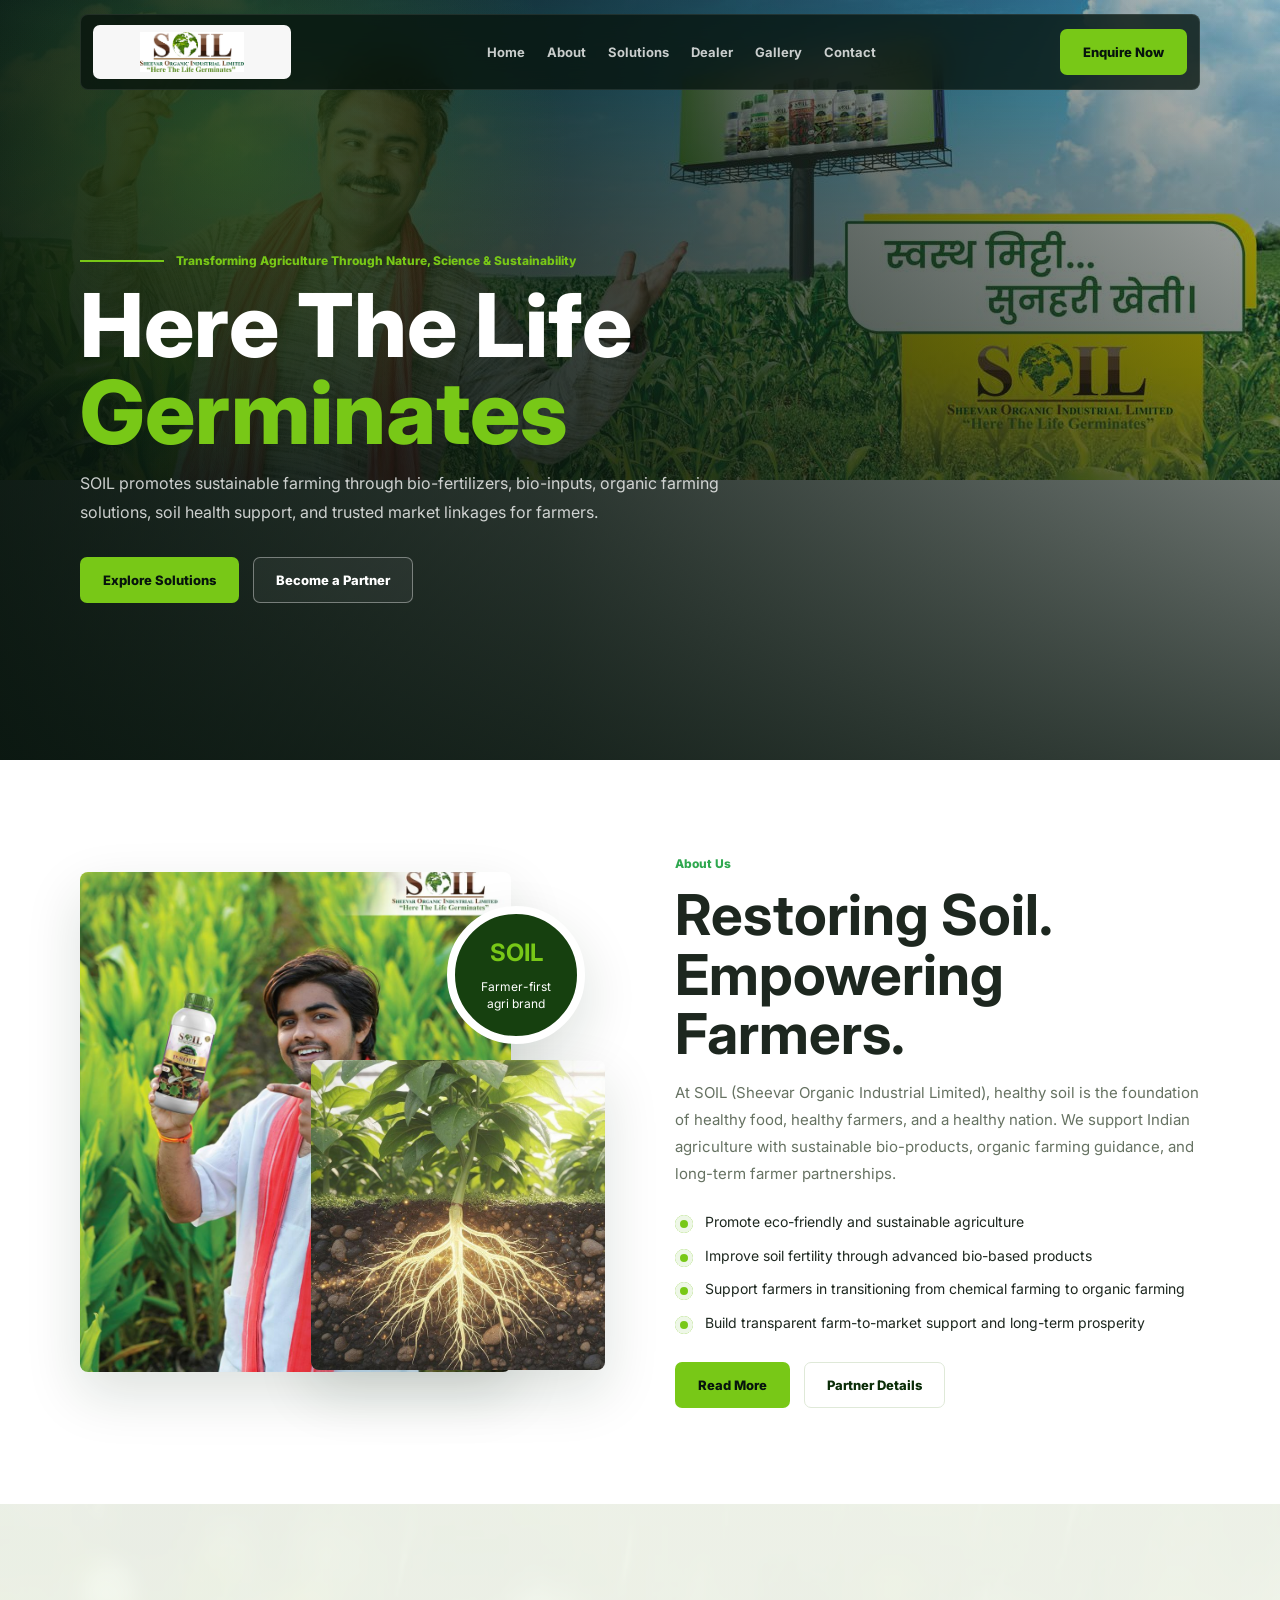
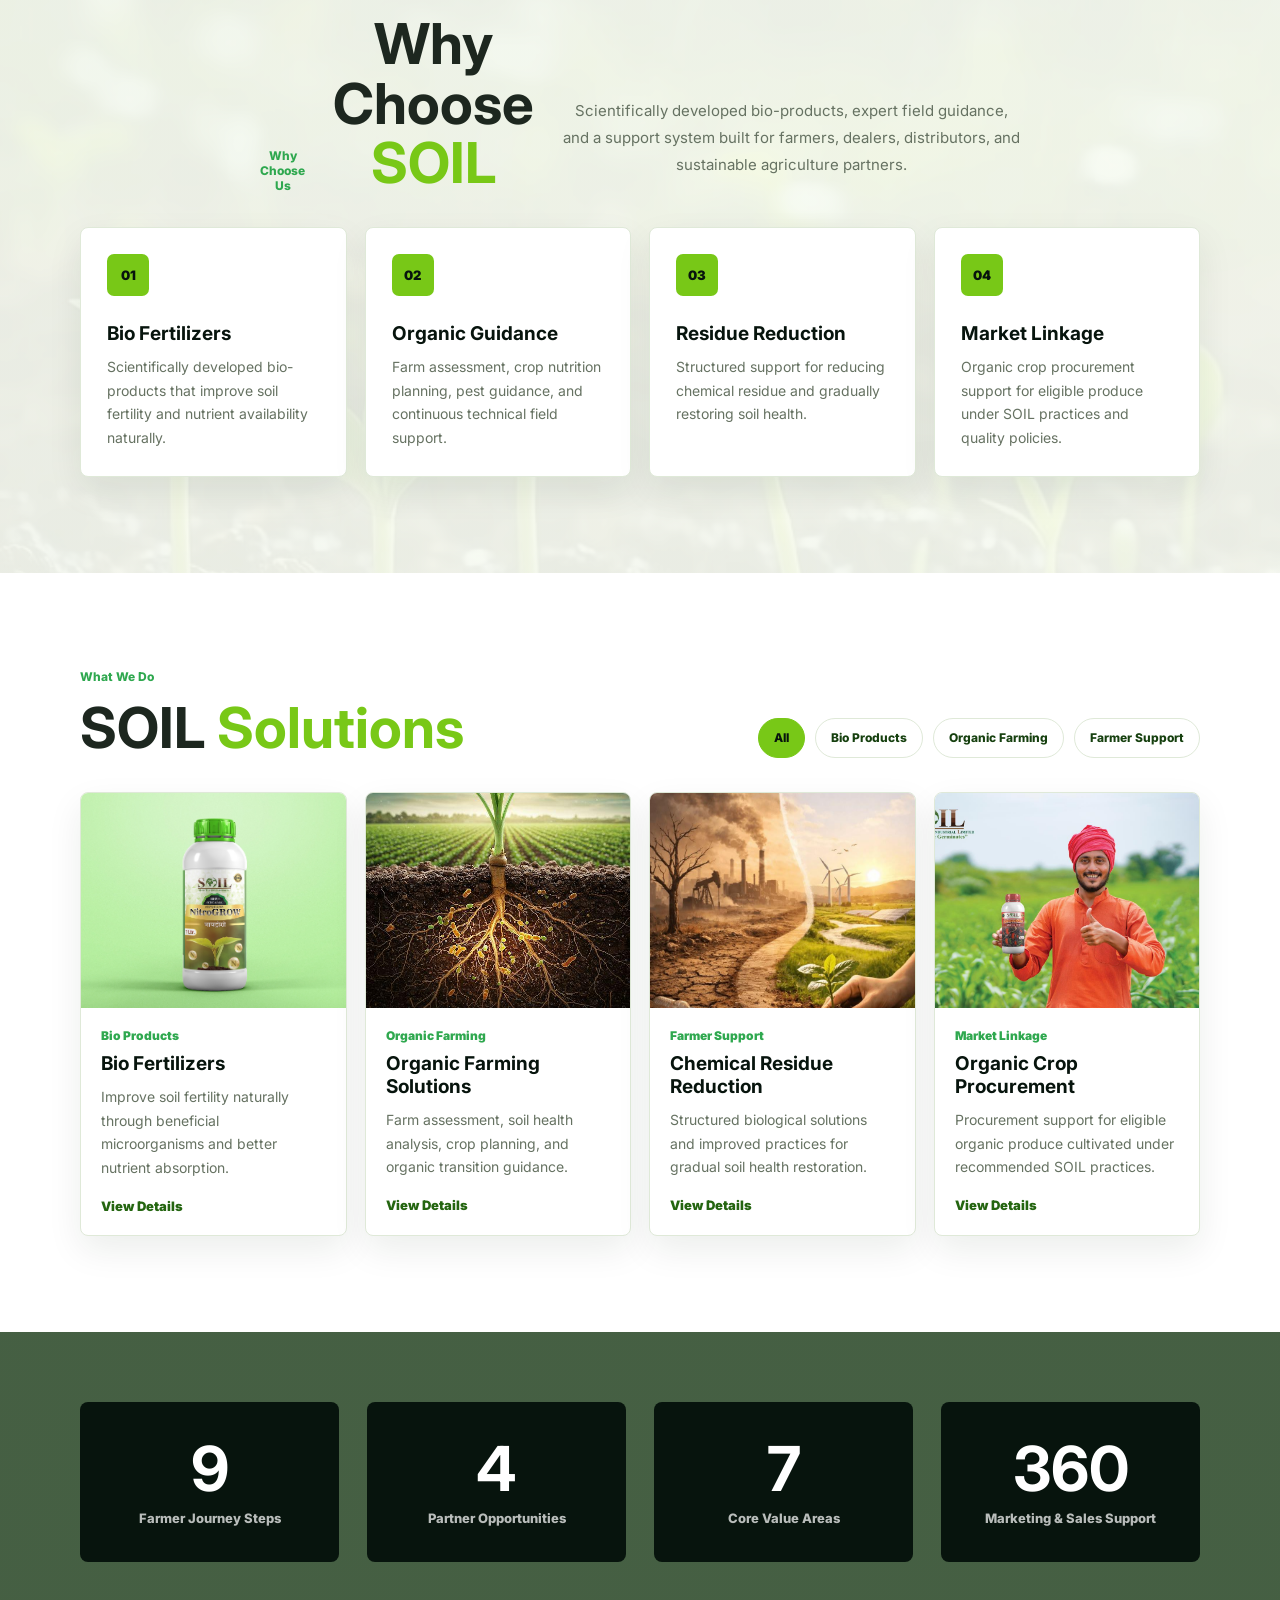
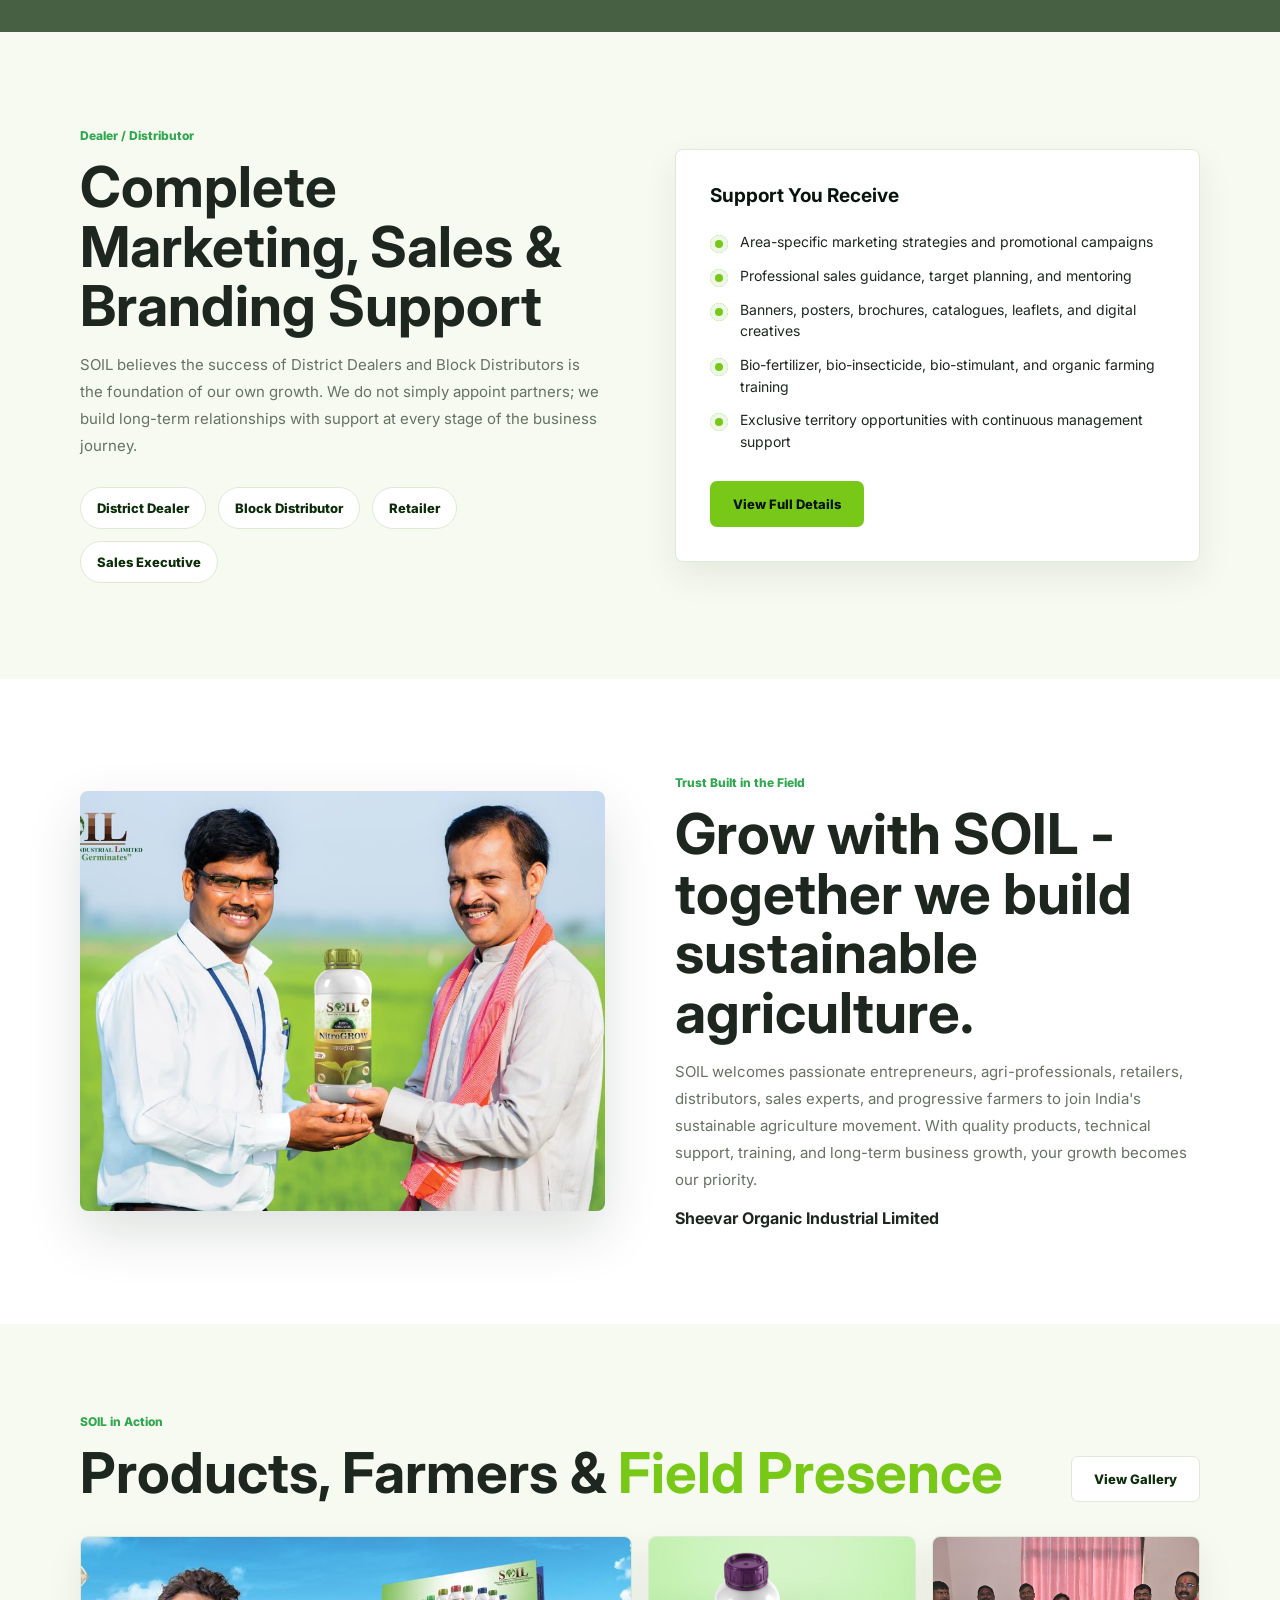
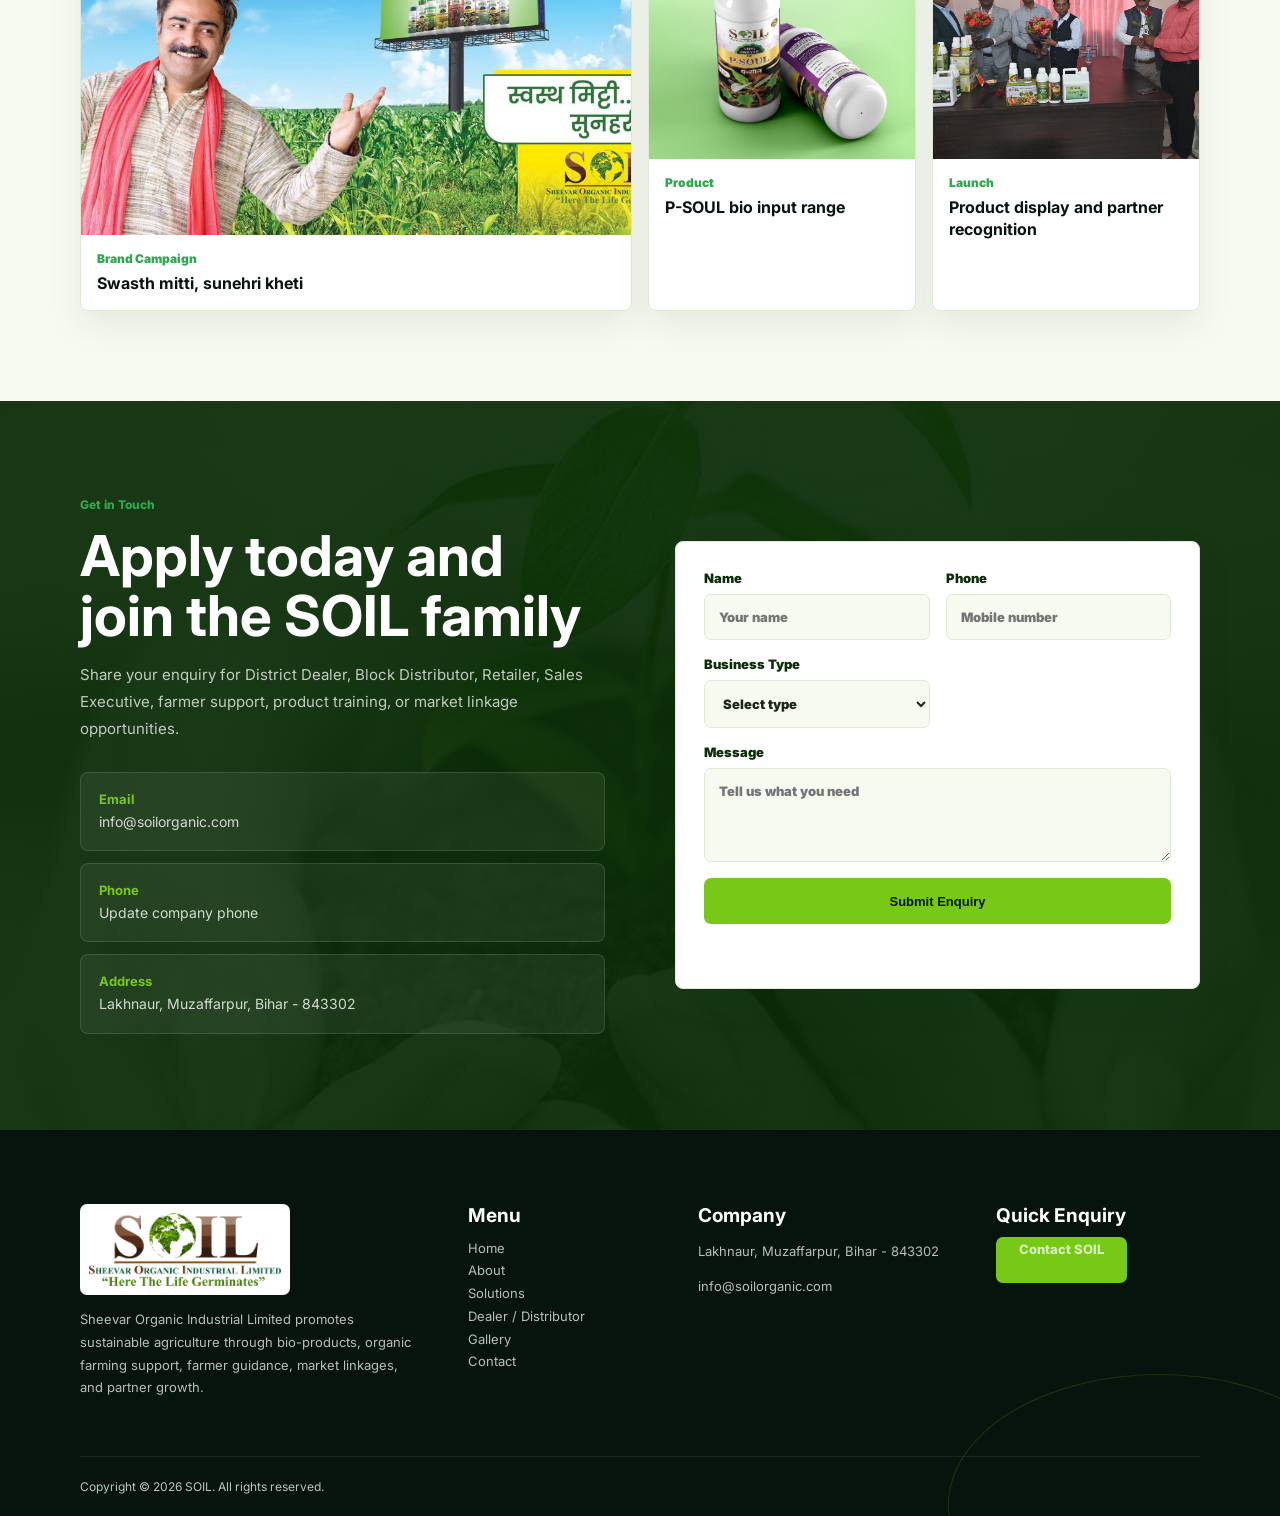
==== commit 6e631fe6: "Fix hero background crop" ====
--- a/index.html
+++ b/index.html
@@ -25,7 +25,7 @@
       href="https://fonts.googleapis.com/css2?family=Inter:wght@500;600;700;800&family=Playfair+Display:wght@700;800&display=swap"
       rel="stylesheet"
     />
-    <link rel="stylesheet" href="styles.css?v=4" />
+    <link rel="stylesheet" href="styles.css?v=5" />
   </head>
   <body>
     <header class="site-header" data-header>
@@ -393,6 +393,6 @@
       </div>
     </footer>
 
-    <script src="script.js?v=4"></script>
+    <script src="script.js?v=5"></script>
   </body>
 </html>
--- a/styles.css
+++ b/styles.css
@@ -197,10 +197,10 @@
 }
 
 .hero-bg {
+  background-color: var(--green-950);
   background:
     linear-gradient(90deg, rgba(7, 20, 13, 0.92) 0%, rgba(7, 20, 13, 0.69) 43%, rgba(7, 20, 13, 0.1) 100%),
-    url("assets/media/hero-billboard-farmer.jpeg") center / cover;
-  transform: scale(1.02);
+    url("assets/media/hero-billboard-farmer.jpeg") center top / 100% auto no-repeat;
 }
 
 .hero-overlay {
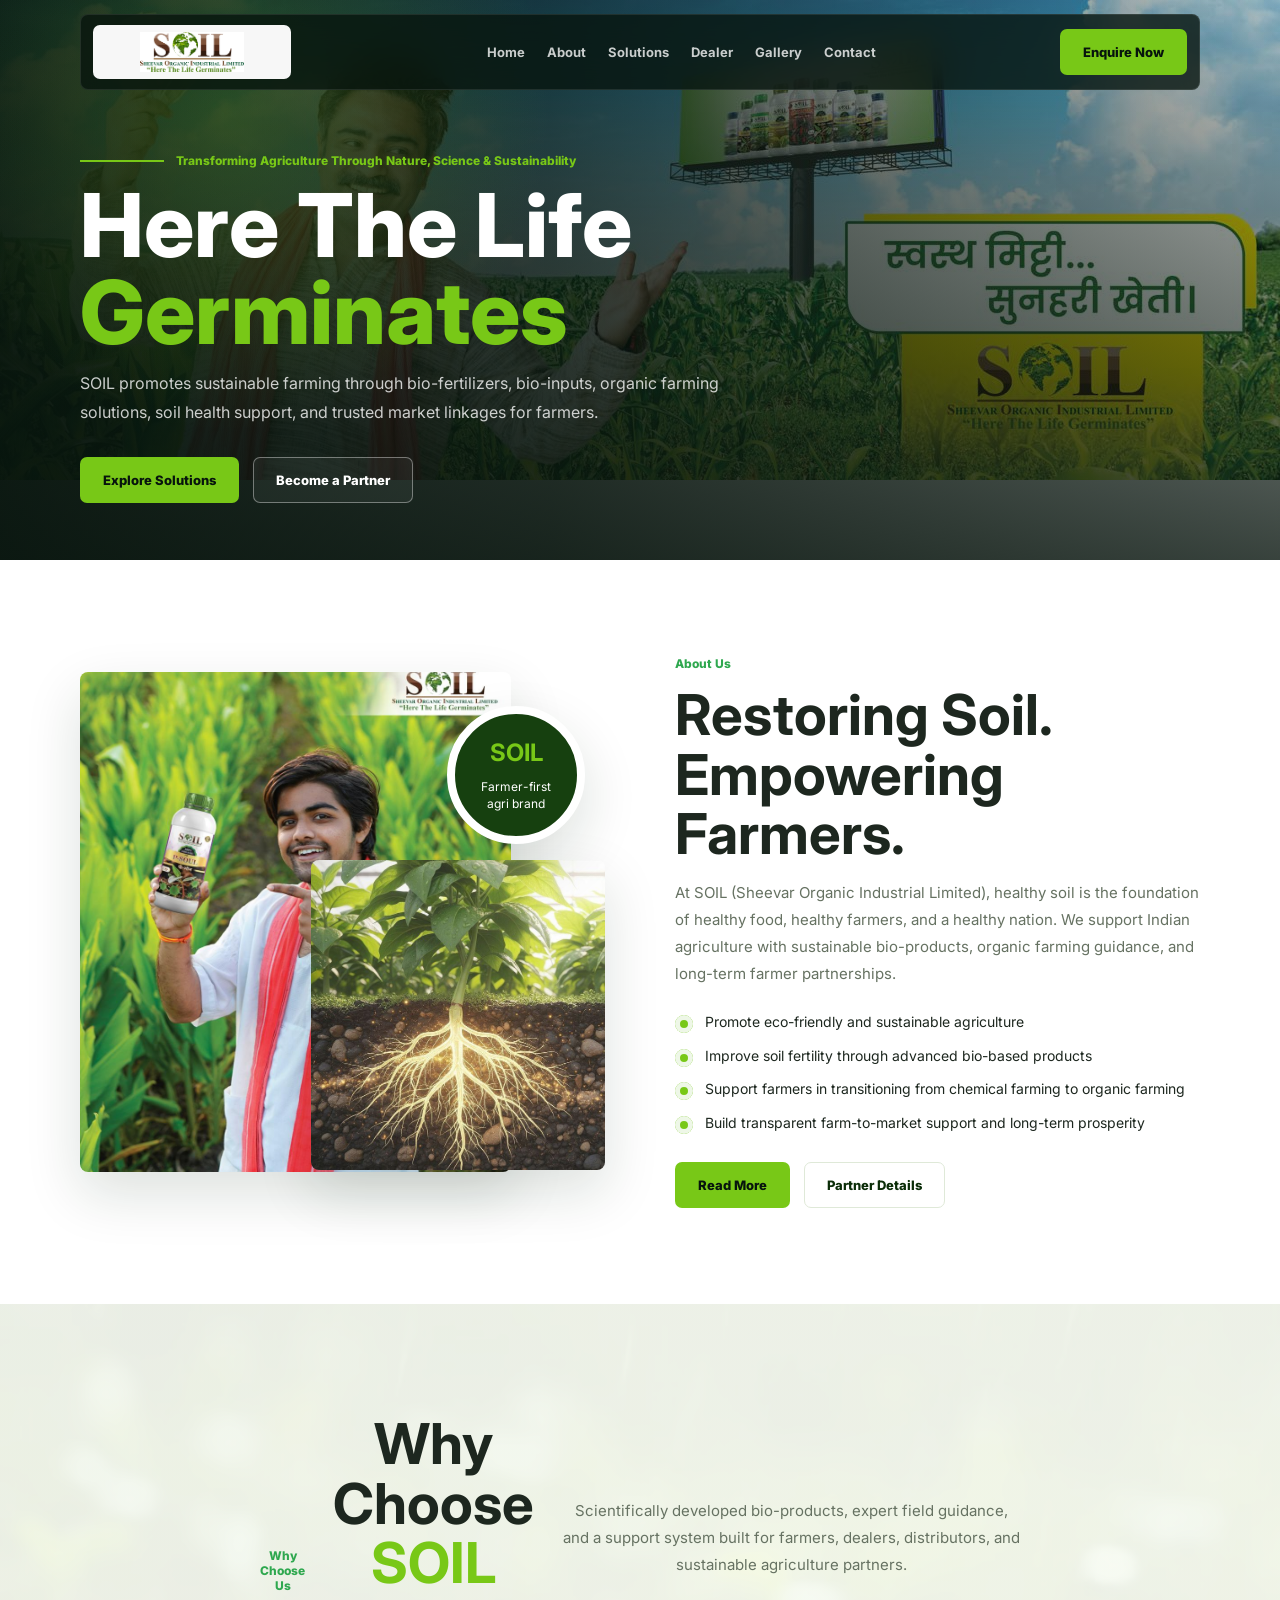
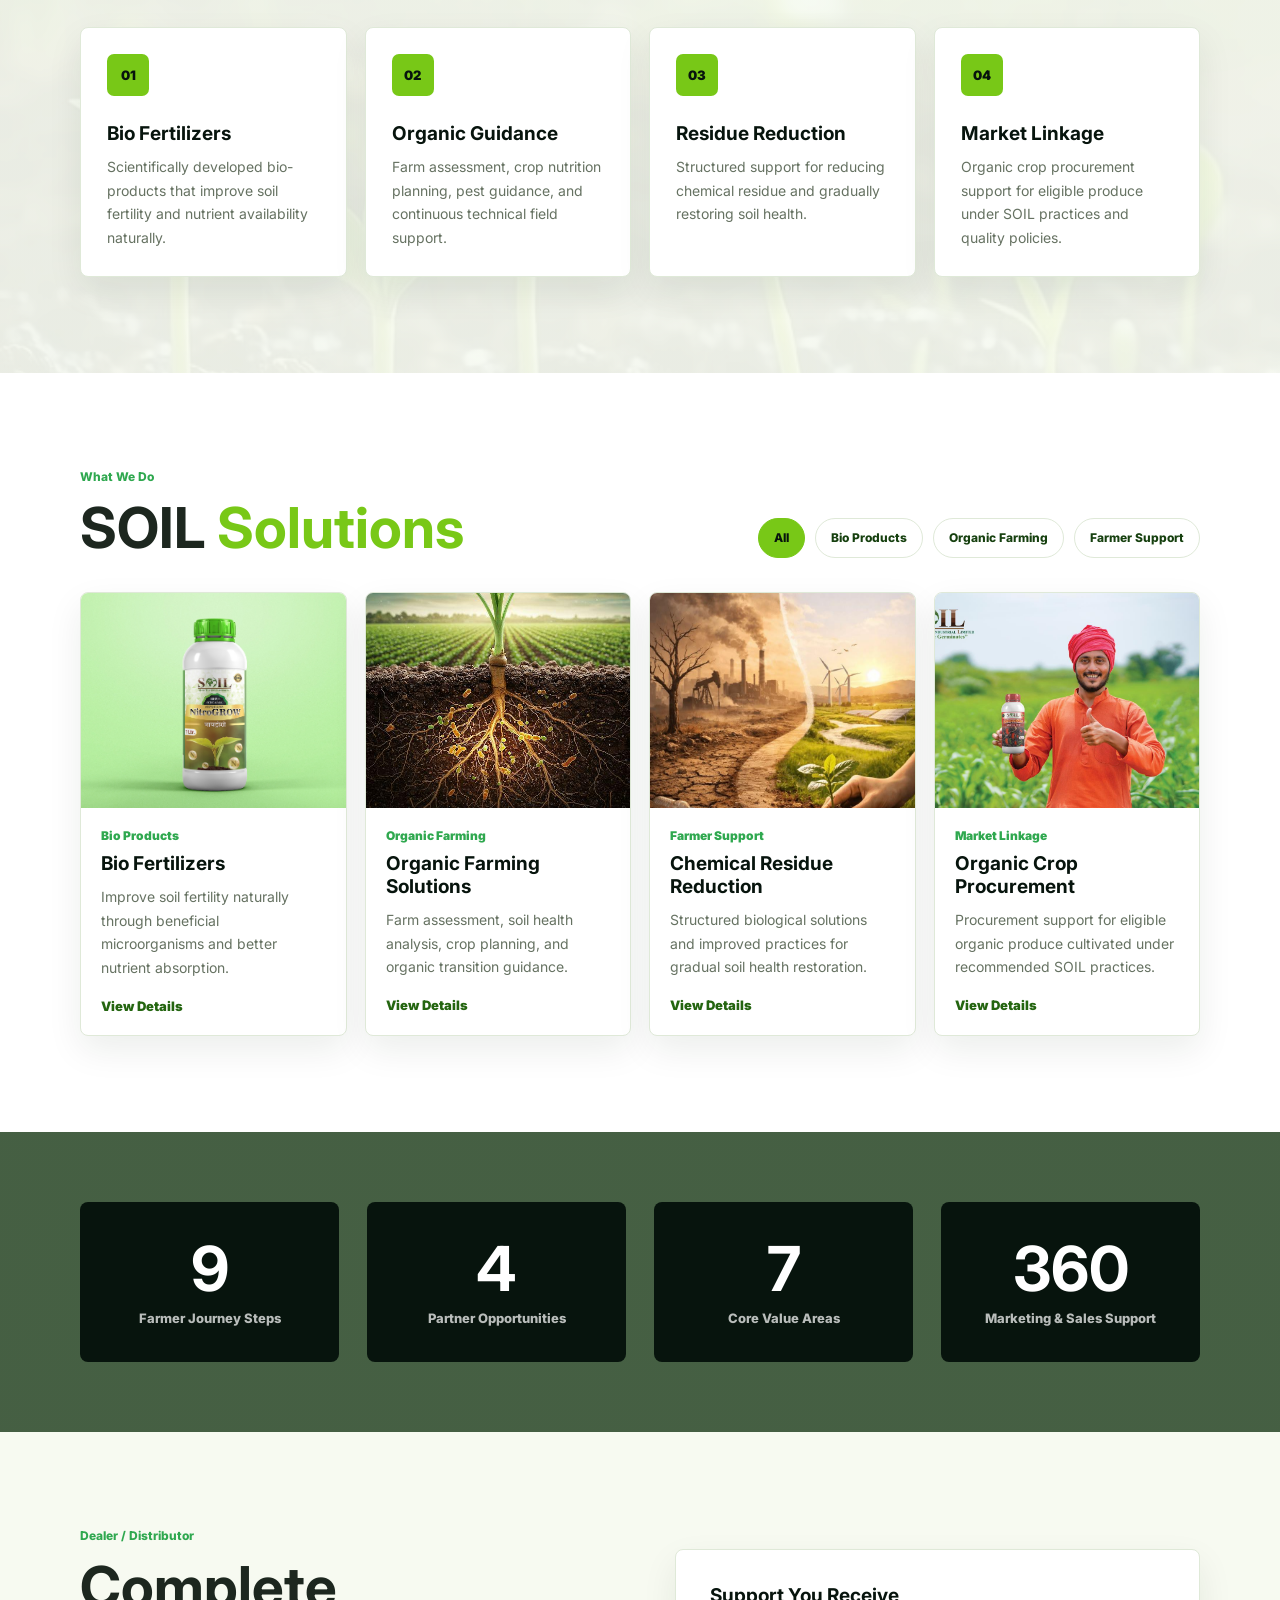
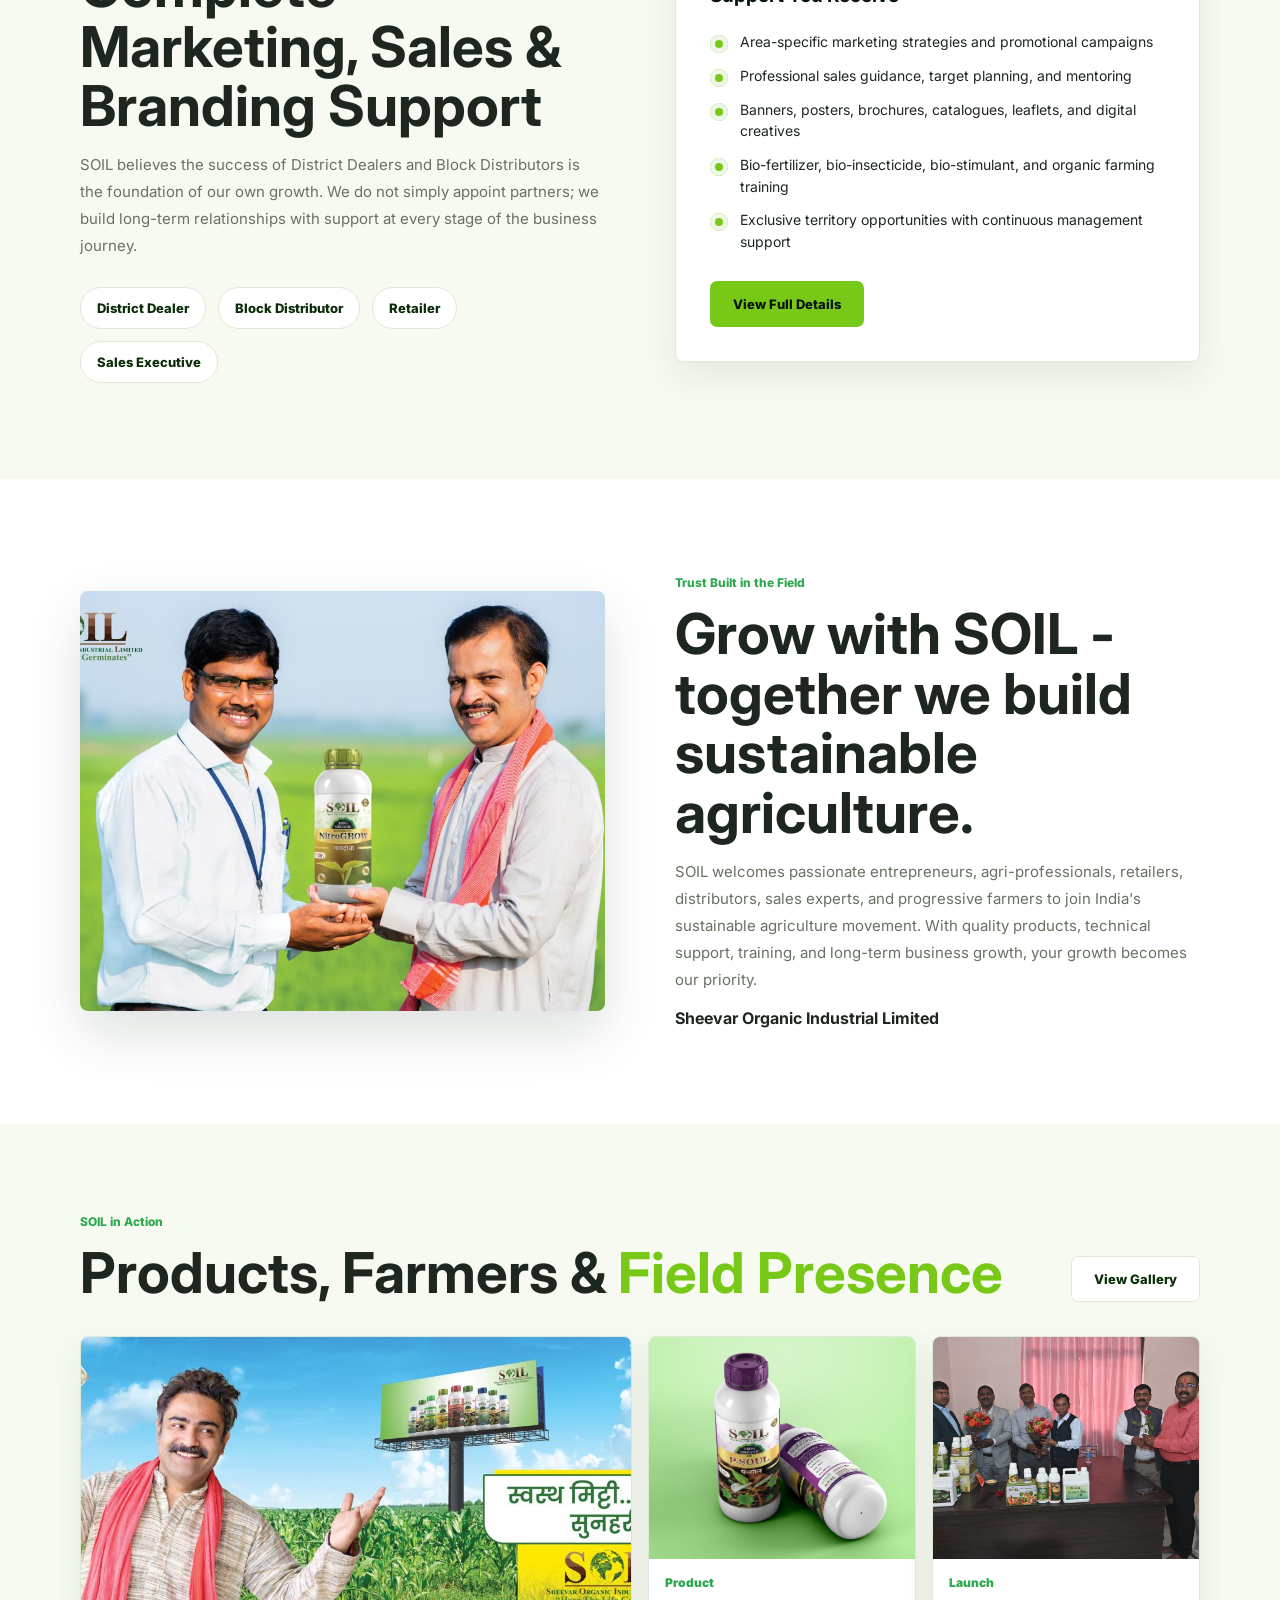
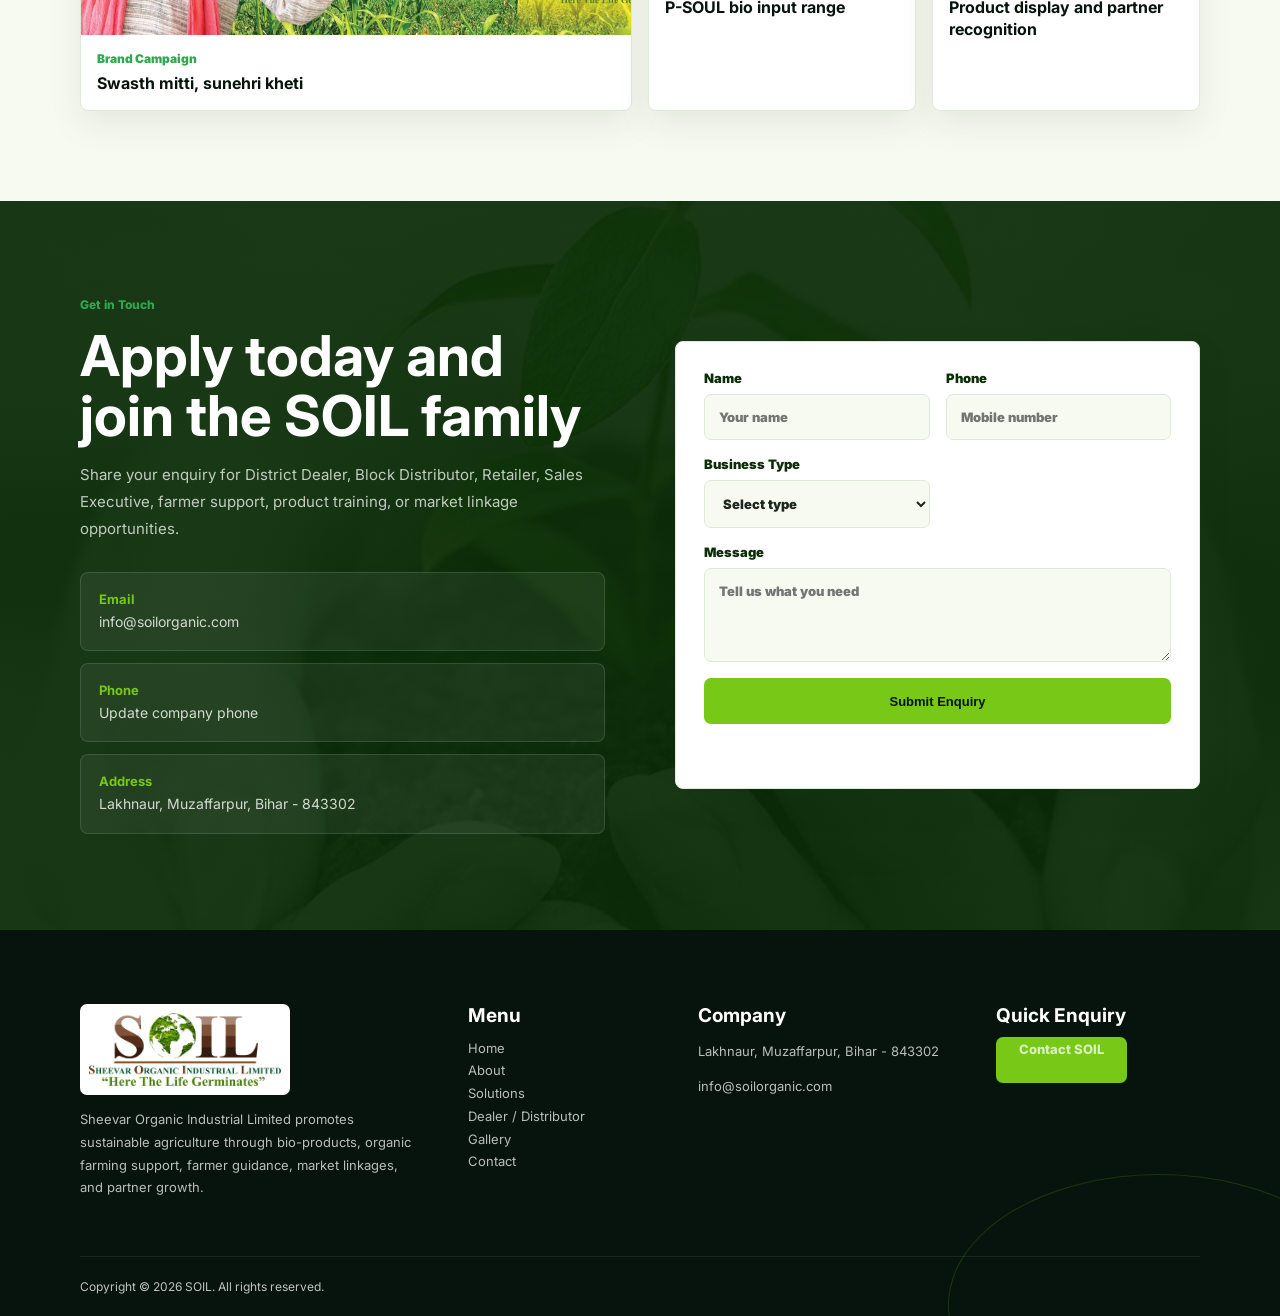
==== commit b1648450: "Adjust hero height to banner ratio" ====
--- a/index.html
+++ b/index.html
@@ -25,7 +25,7 @@
       href="https://fonts.googleapis.com/css2?family=Inter:wght@500;600;700;800&family=Playfair+Display:wght@700;800&display=swap"
       rel="stylesheet"
     />
-    <link rel="stylesheet" href="styles.css?v=5" />
+    <link rel="stylesheet" href="styles.css?v=6" />
   </head>
   <body>
     <header class="site-header" data-header>
@@ -393,6 +393,6 @@
       </div>
     </footer>
 
-    <script src="script.js?v=5"></script>
+    <script src="script.js?v=6"></script>
   </body>
 </html>
--- a/styles.css
+++ b/styles.css
@@ -185,7 +185,7 @@
 
 .hero {
   position: relative;
-  min-height: 760px;
+  min-height: clamp(560px, 37.5vw, 760px);
   color: var(--white);
   overflow: hidden;
 }
@@ -216,7 +216,7 @@
   grid-template-columns: minmax(0, 760px);
   gap: 56px;
   align-items: center;
-  min-height: 760px;
+  min-height: clamp(560px, 37.5vw, 760px);
   padding-top: 96px;
 }
 
@@ -1185,6 +1185,12 @@
     min-height: auto;
   }
 
+  .hero-bg {
+    background:
+      linear-gradient(90deg, rgba(7, 20, 13, 0.92) 0%, rgba(7, 20, 13, 0.69) 43%, rgba(7, 20, 13, 0.1) 100%),
+      url("assets/media/hero-billboard-farmer.jpeg") center top / cover no-repeat;
+  }
+
   .hero-grid {
     min-height: auto;
     padding: 168px 0 70px;
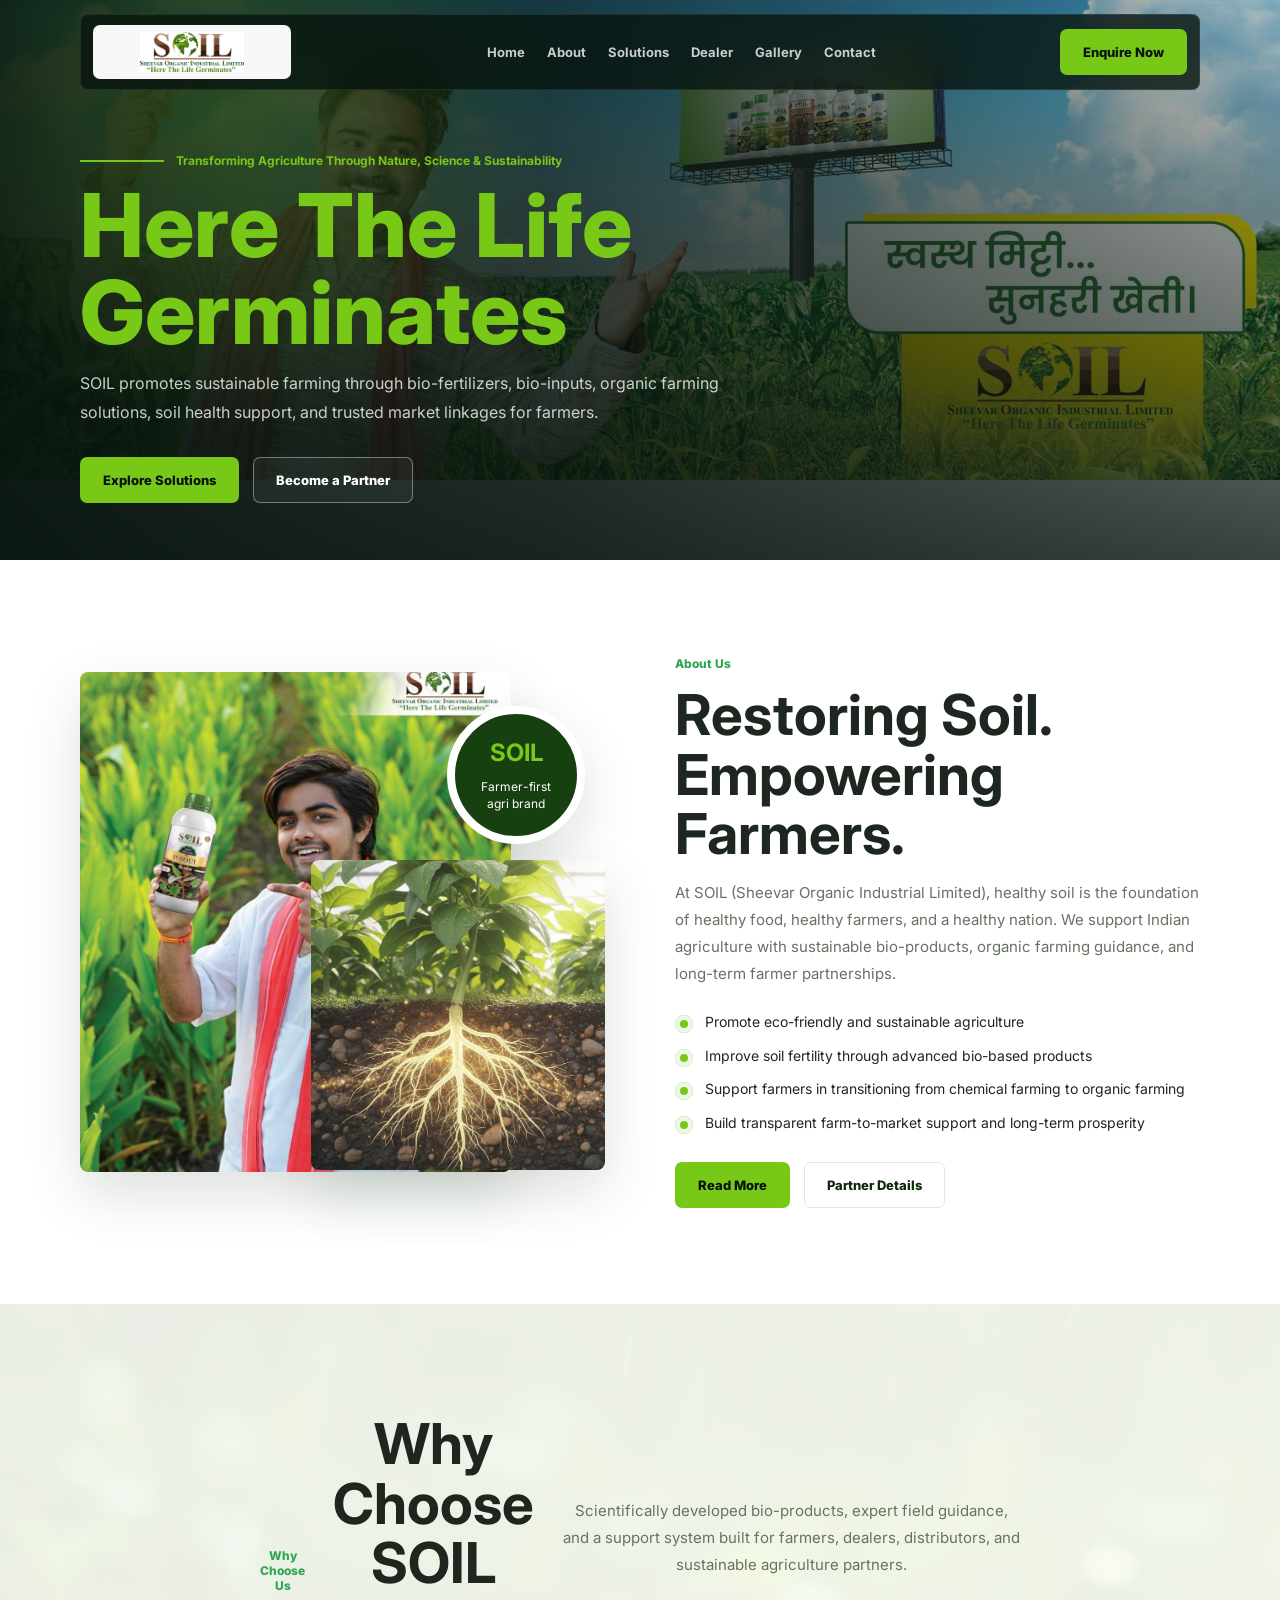
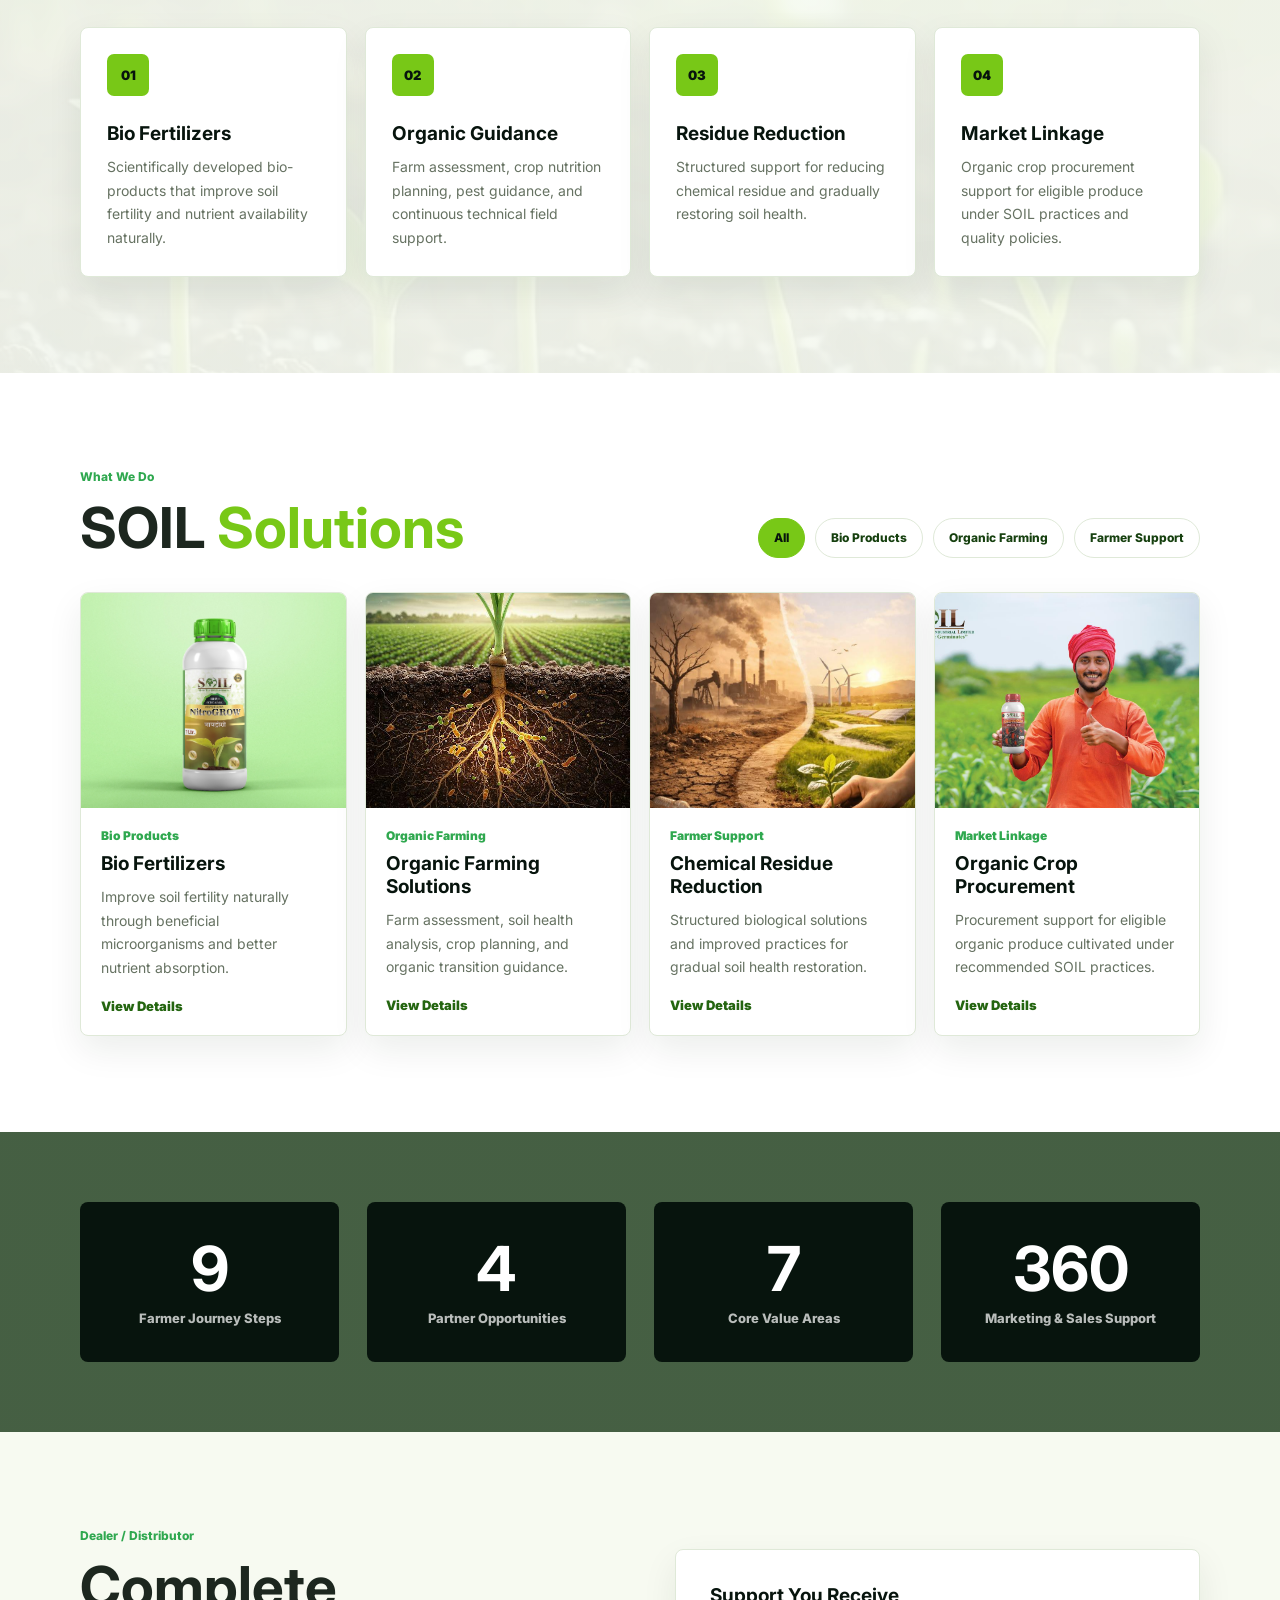
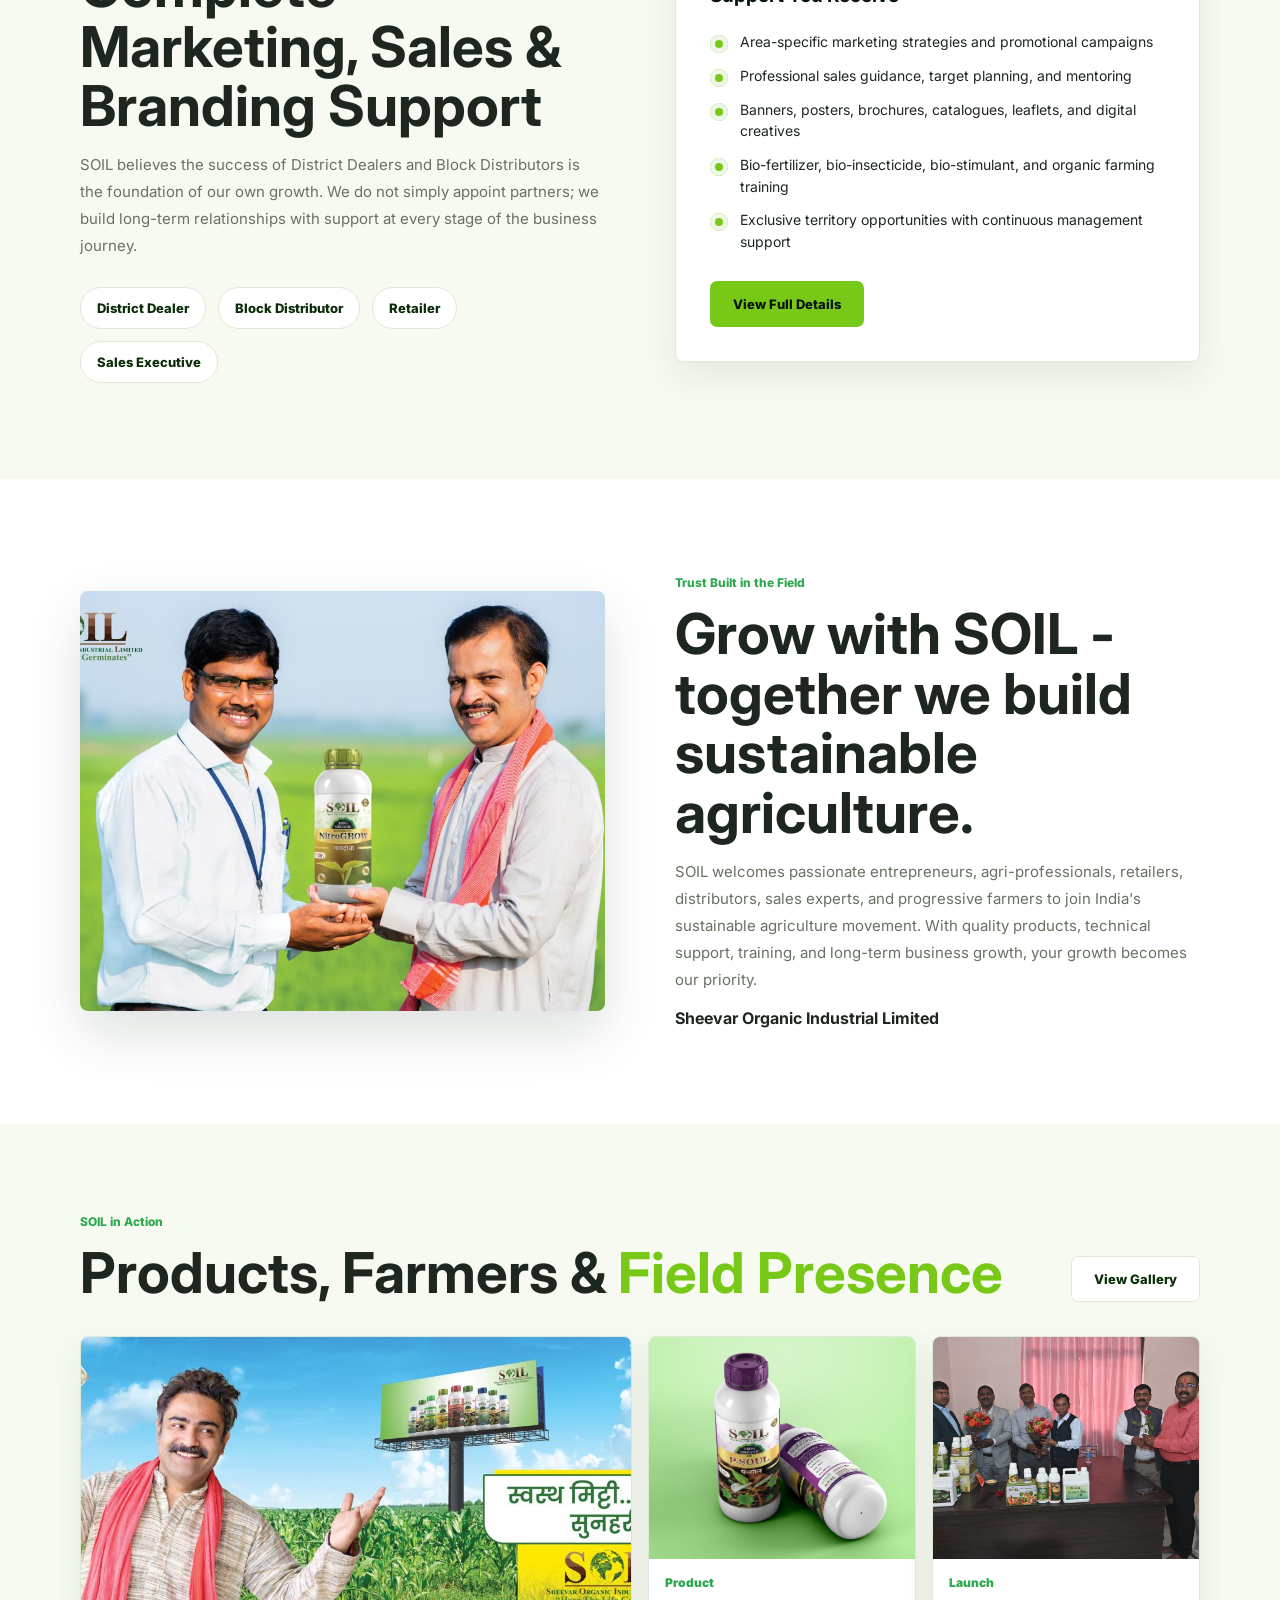
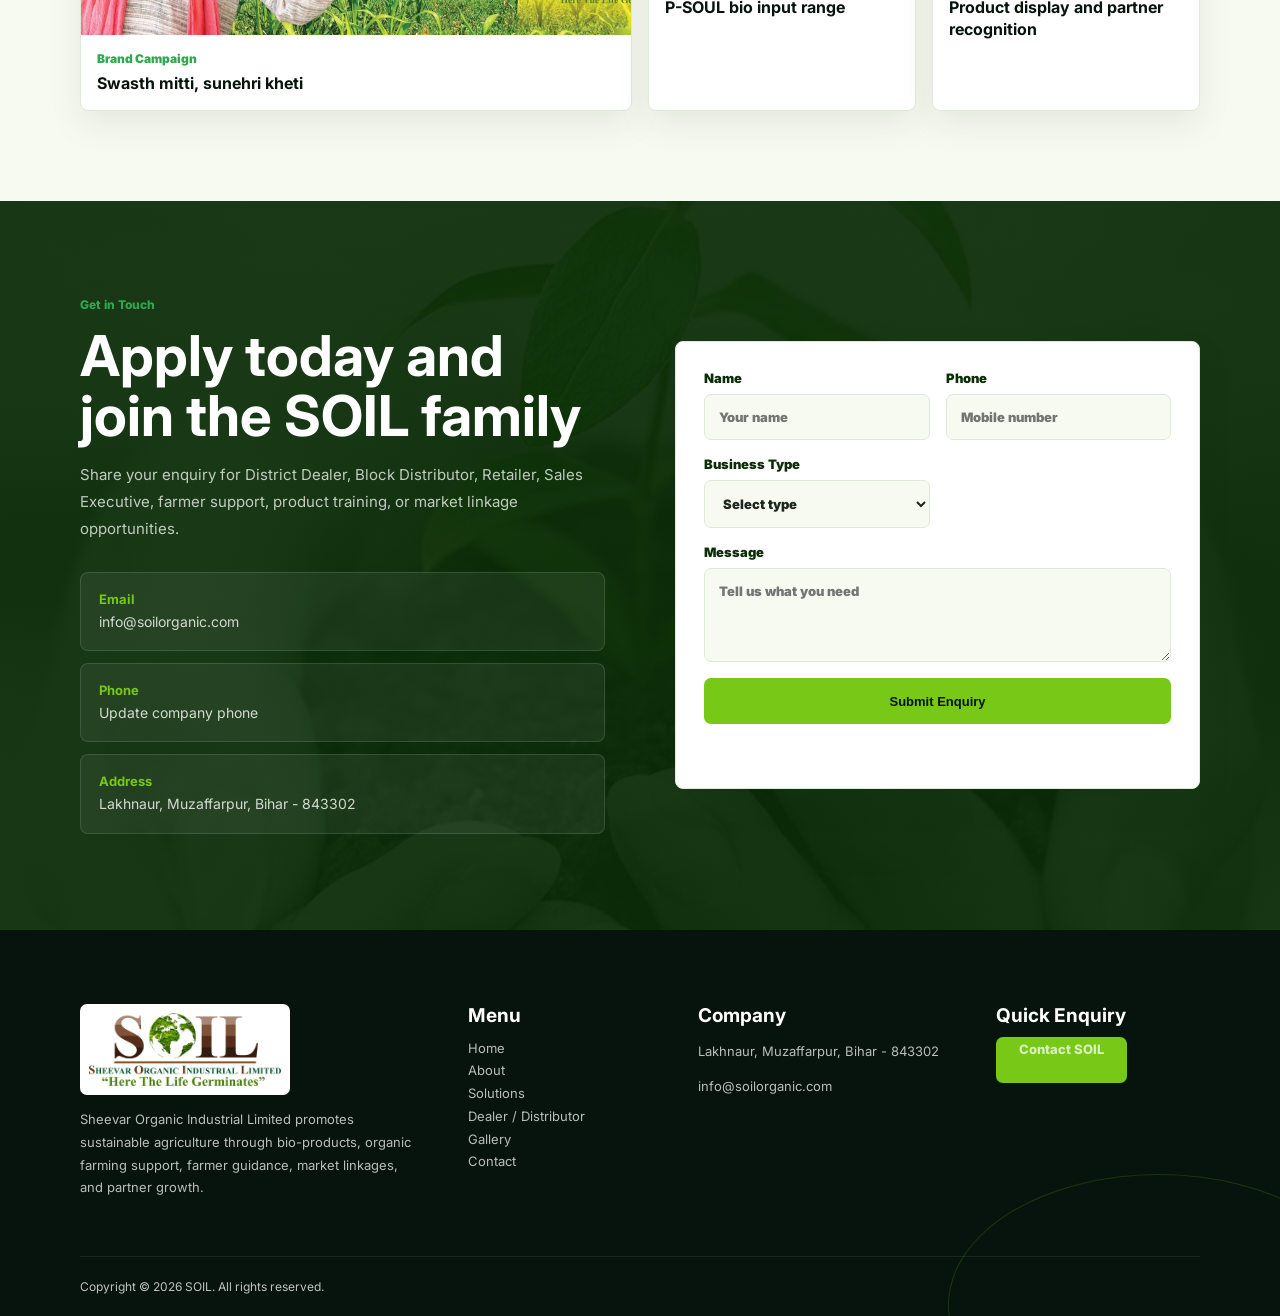
==== commit 2df1a2b3: "Add editable admin panel" ====
--- a/index.html
+++ b/index.html
@@ -25,7 +25,7 @@
       href="https://fonts.googleapis.com/css2?family=Inter:wght@500;600;700;800&family=Playfair+Display:wght@700;800&display=swap"
       rel="stylesheet"
     />
-    <link rel="stylesheet" href="styles.css?v=6" />
+    <link rel="stylesheet" href="styles.css?v=7" />
   </head>
   <body>
     <header class="site-header" data-header>
@@ -54,22 +54,22 @@
 
     <main>
       <section class="hero" id="home">
-        <div class="hero-bg" role="img" aria-label="Organic farming field"></div>
+        <div class="hero-bg" role="img" aria-label="Organic farming field" data-cms-bg="home.hero.image"></div>
         <div class="hero-overlay"></div>
         <div class="container hero-grid">
           <div class="hero-copy">
             <div class="eyebrow">
               <span></span>
-              Transforming Agriculture Through Nature, Science & Sustainability
-            </div>
-            <h1>Here The Life <span>Germinates</span></h1>
-            <p>
+              <strong data-cms-text="home.hero.eyebrow">Transforming Agriculture Through Nature, Science & Sustainability</strong>
+            </div>
+            <h1><span data-cms-text="home.hero.title">Here The Life</span> <span data-cms-text="home.hero.accent">Germinates</span></h1>
+            <p data-cms-text="home.hero.body">
               SOIL promotes sustainable farming through bio-fertilizers, bio-inputs,
               organic farming solutions, soil health support, and trusted market linkages for farmers.
             </p>
             <div class="hero-actions">
-              <a class="btn btn-primary" href="solutions.html">Explore Solutions</a>
-              <a class="btn btn-secondary" href="dealer-distributor.html">Become a Partner</a>
+              <a class="btn btn-primary" href="solutions.html" data-cms-text="home.hero.primaryButton">Explore Solutions</a>
+              <a class="btn btn-secondary" href="dealer-distributor.html" data-cms-text="home.hero.secondaryButton">Become a Partner</a>
             </div>
           </div>
         </div>
@@ -81,6 +81,7 @@
             <img
               class="main-photo"
               src="assets/media/farmer-p-soul-field.jpeg"
+              data-cms-src="home.about.image"
               alt="Farmer holding SOIL P-SOUL product in a crop field"
             />
             <div class="experience-badge">
@@ -90,9 +91,9 @@
           </div>
 
           <div class="section-copy">
-            <div class="mini-label">About Us</div>
-            <h2>Restoring Soil. Empowering Farmers.</h2>
-            <p>
+            <div class="mini-label" data-cms-text="home.about.label">About Us</div>
+            <h2 data-cms-text="home.about.title">Restoring Soil. Empowering Farmers.</h2>
+            <p data-cms-text="home.about.body">
               At SOIL (Sheevar Organic Industrial Limited), healthy soil is the foundation of
               healthy food, healthy farmers, and a healthy nation. We support Indian agriculture
               with sustainable bio-products, organic farming guidance, and long-term farmer partnerships.
@@ -114,9 +115,9 @@
       <section class="services-section">
         <div class="container">
           <div class="section-heading centered">
-            <div class="mini-label">Why Choose Us</div>
-            <h2>Why Choose <span>SOIL</span></h2>
-            <p>
+            <div class="mini-label" data-cms-text="home.why.label">Why Choose Us</div>
+            <h2 data-cms-text="home.why.title">Why Choose SOIL</h2>
+            <p data-cms-text="home.why.body">
               Scientifically developed bio-products, expert field guidance, and a support system
               built for farmers, dealers, distributors, and sustainable agriculture partners.
             </p>
@@ -393,6 +394,7 @@
       </div>
     </footer>
 
-    <script src="script.js?v=6"></script>
+    <script src="script.js?v=7"></script>
+    <script src="cms-content.js?v=1"></script>
   </body>
 </html>
--- a/styles.css
+++ b/styles.css
@@ -197,10 +197,11 @@
 }
 
 .hero-bg {
+  --hero-bg-image: url("assets/media/hero-billboard-farmer.jpeg");
   background-color: var(--green-950);
   background:
     linear-gradient(90deg, rgba(7, 20, 13, 0.92) 0%, rgba(7, 20, 13, 0.69) 43%, rgba(7, 20, 13, 0.1) 100%),
-    url("assets/media/hero-billboard-farmer.jpeg") center top / 100% auto no-repeat;
+    var(--hero-bg-image) center top / 100% auto no-repeat;
 }
 
 .hero-overlay {
@@ -767,11 +768,12 @@
 }
 
 .detail-bg {
+  --page-bg-image: url("assets/media/sustainability-contrast.jpeg");
   position: absolute;
   inset: 0;
   background:
     linear-gradient(90deg, rgba(7, 20, 13, 0.94) 0%, rgba(7, 20, 13, 0.76) 54%, rgba(7, 20, 13, 0.2) 100%),
-    url("assets/media/sustainability-contrast.jpeg") center / cover;
+    var(--page-bg-image) center / cover;
 }
 
 .detail-hero-grid {
@@ -1188,7 +1190,7 @@
   .hero-bg {
     background:
       linear-gradient(90deg, rgba(7, 20, 13, 0.92) 0%, rgba(7, 20, 13, 0.69) 43%, rgba(7, 20, 13, 0.1) 100%),
-      url("assets/media/hero-billboard-farmer.jpeg") center top / cover no-repeat;
+      var(--hero-bg-image) center top / cover no-repeat;
   }
 
   .hero-grid {
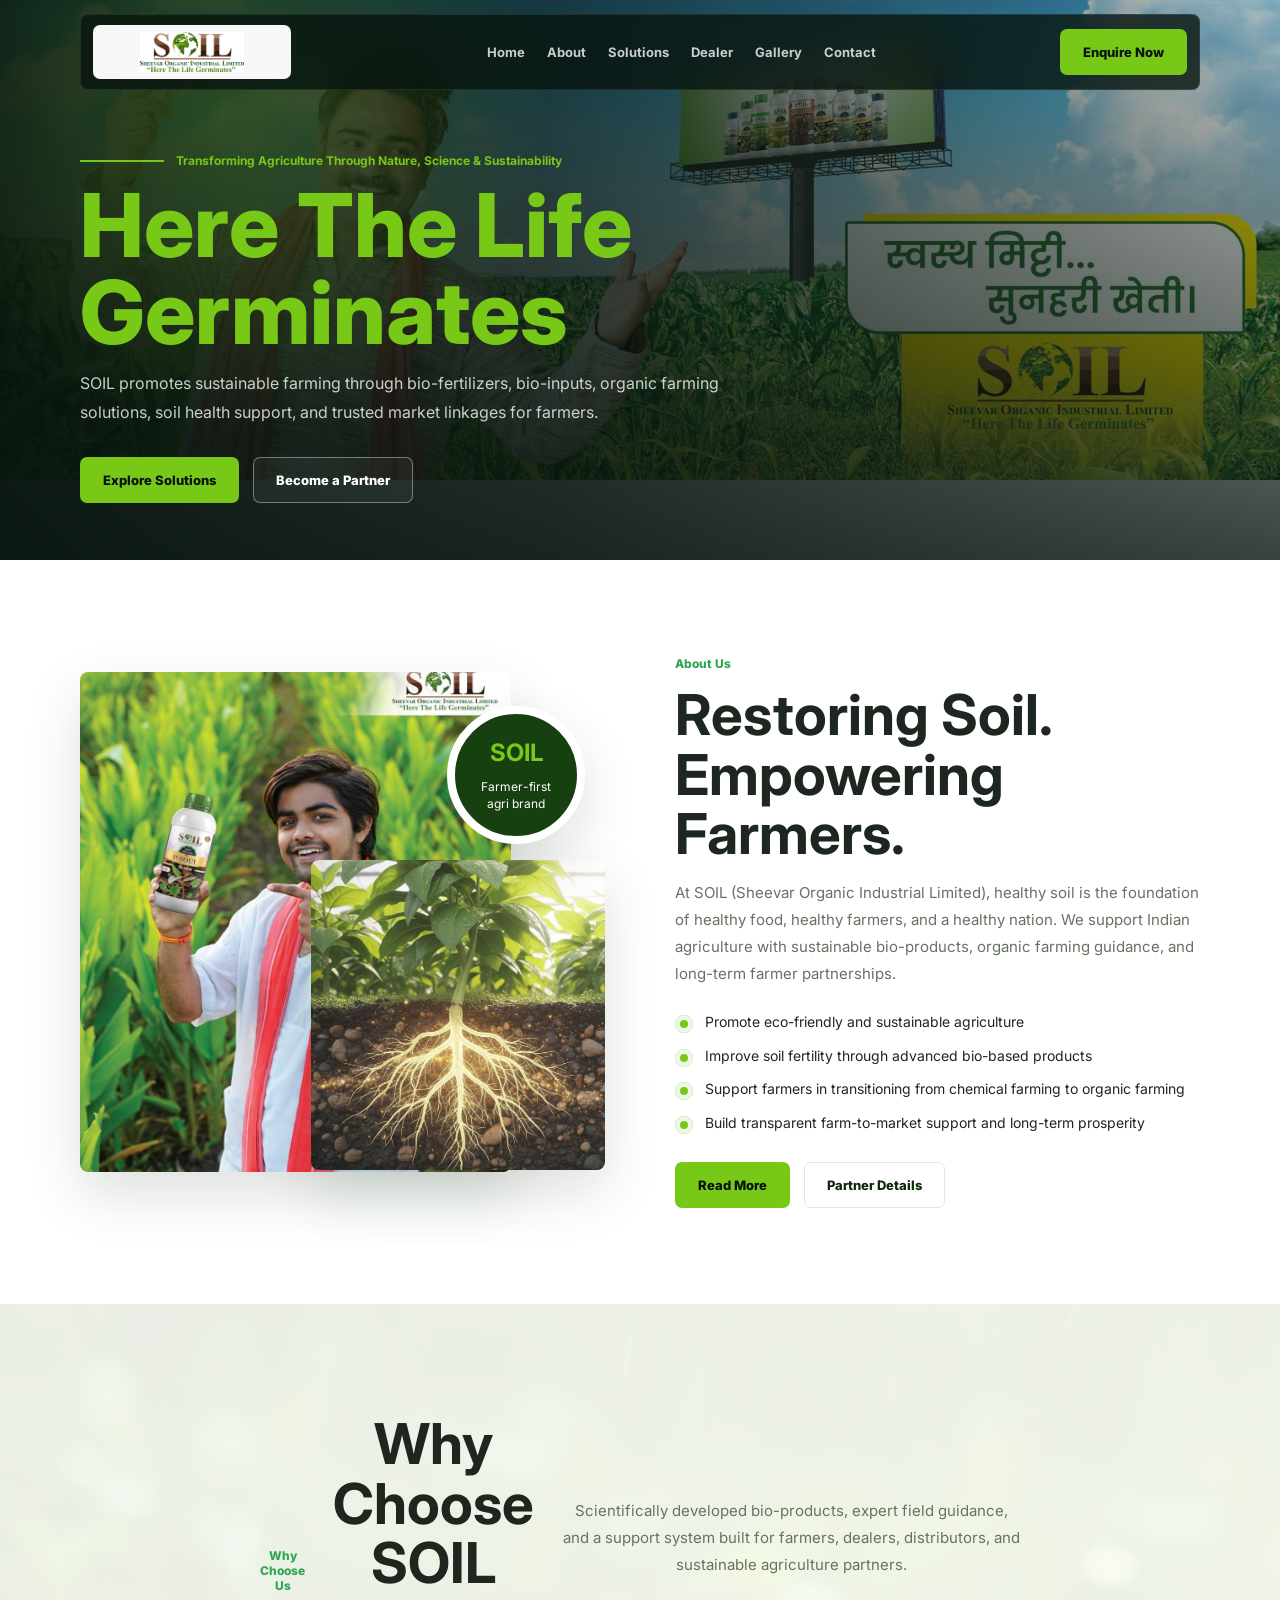
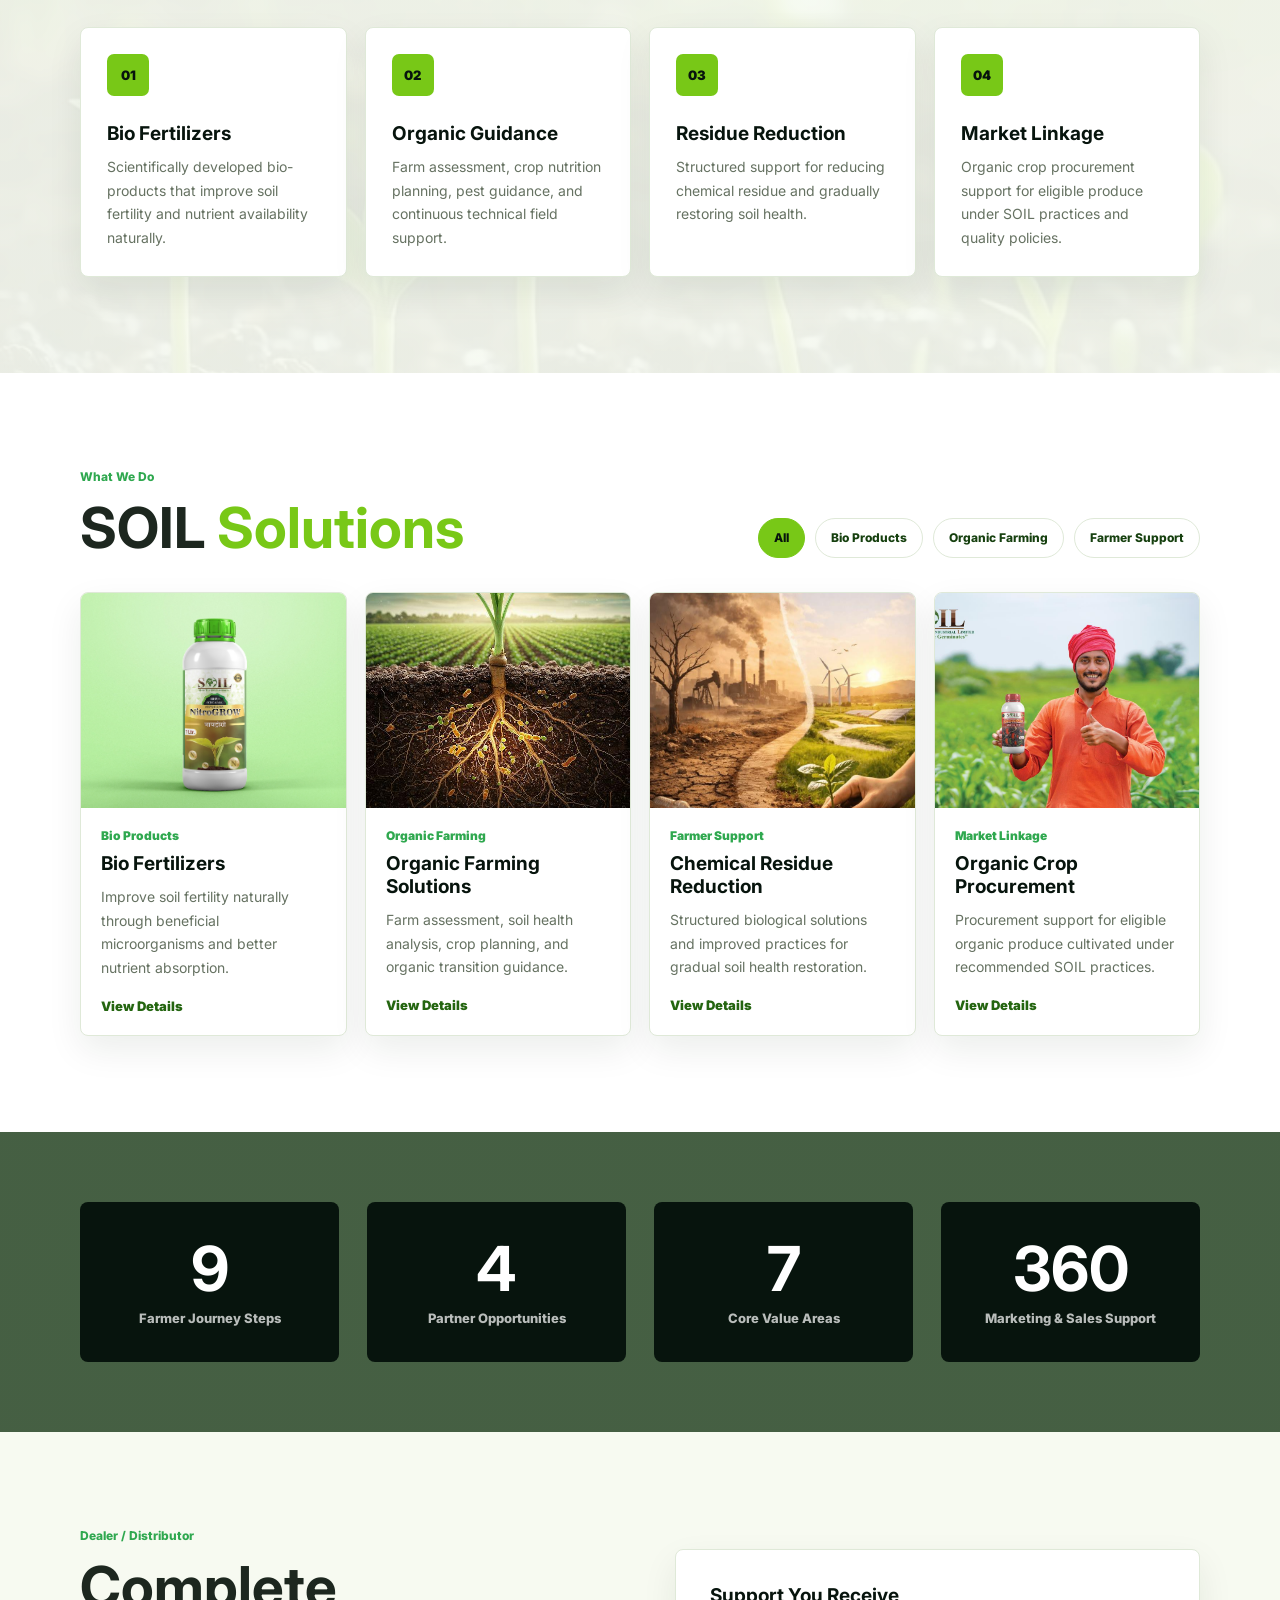
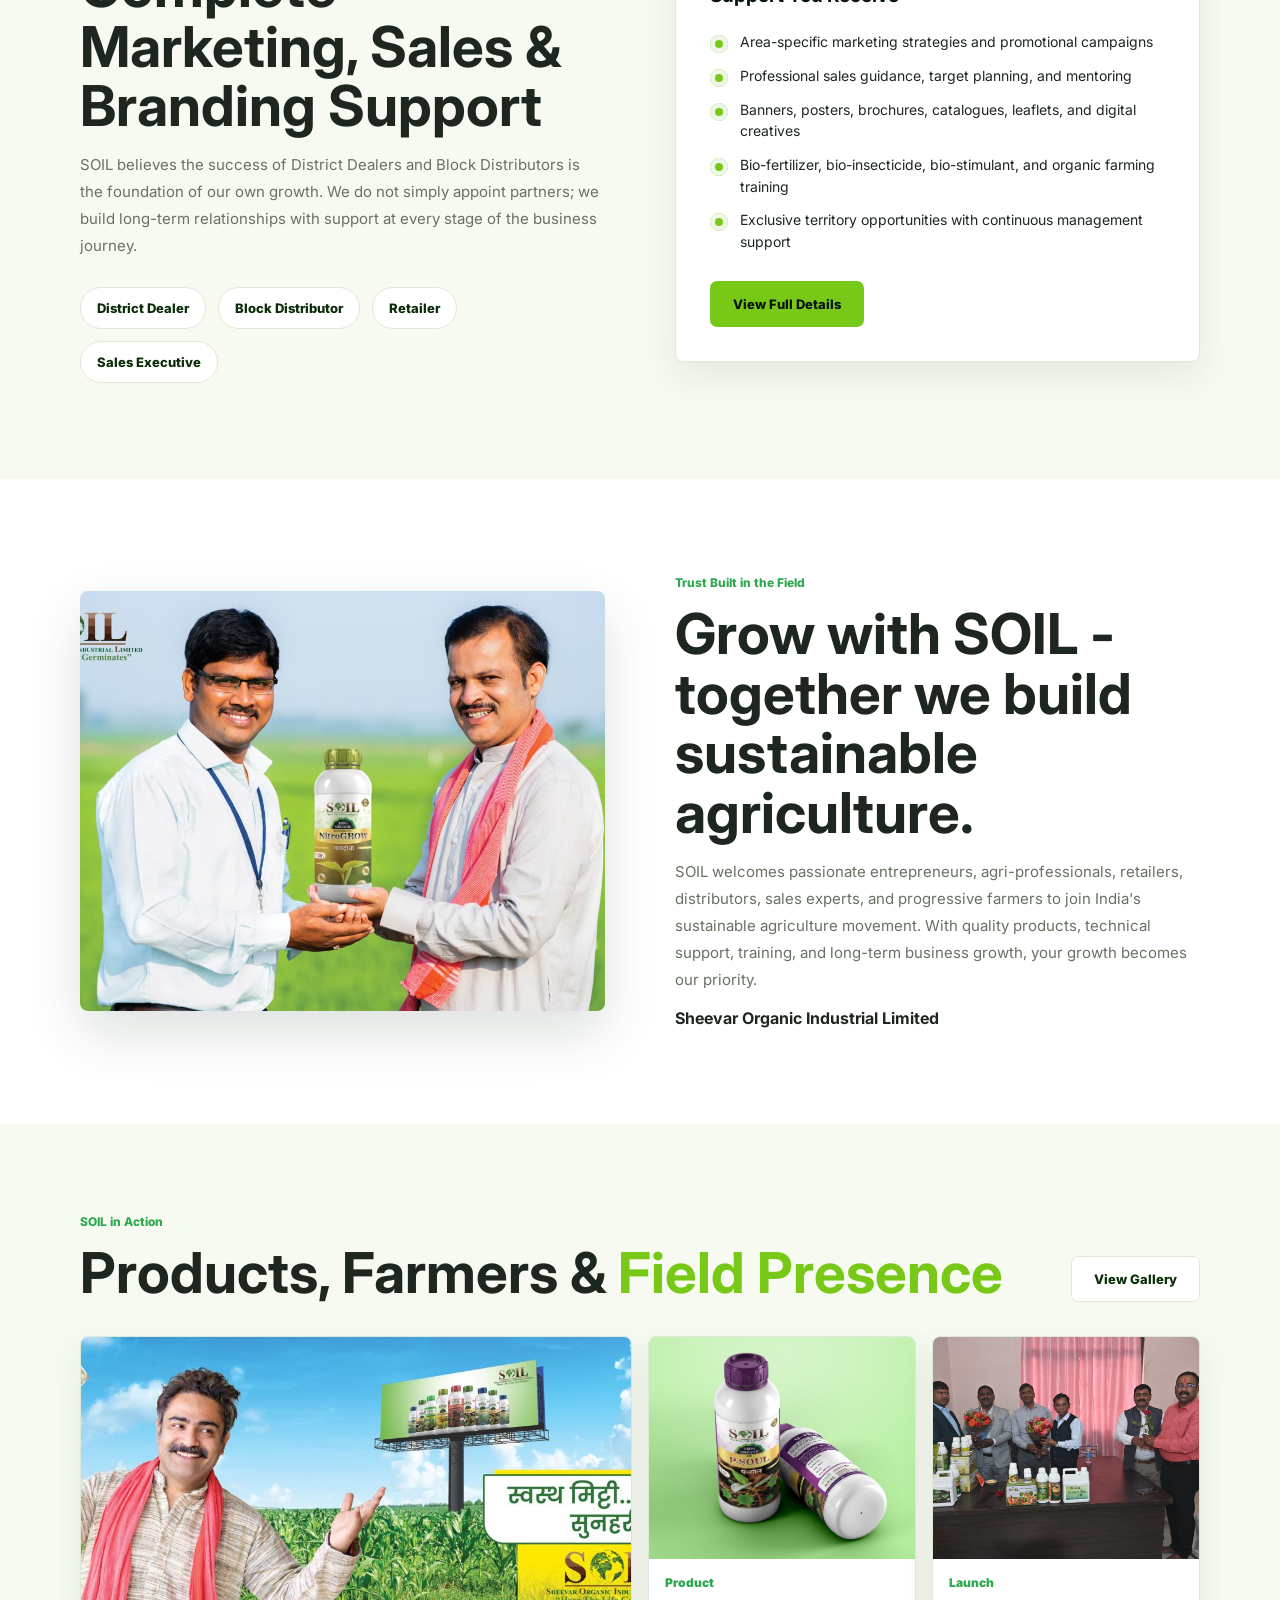
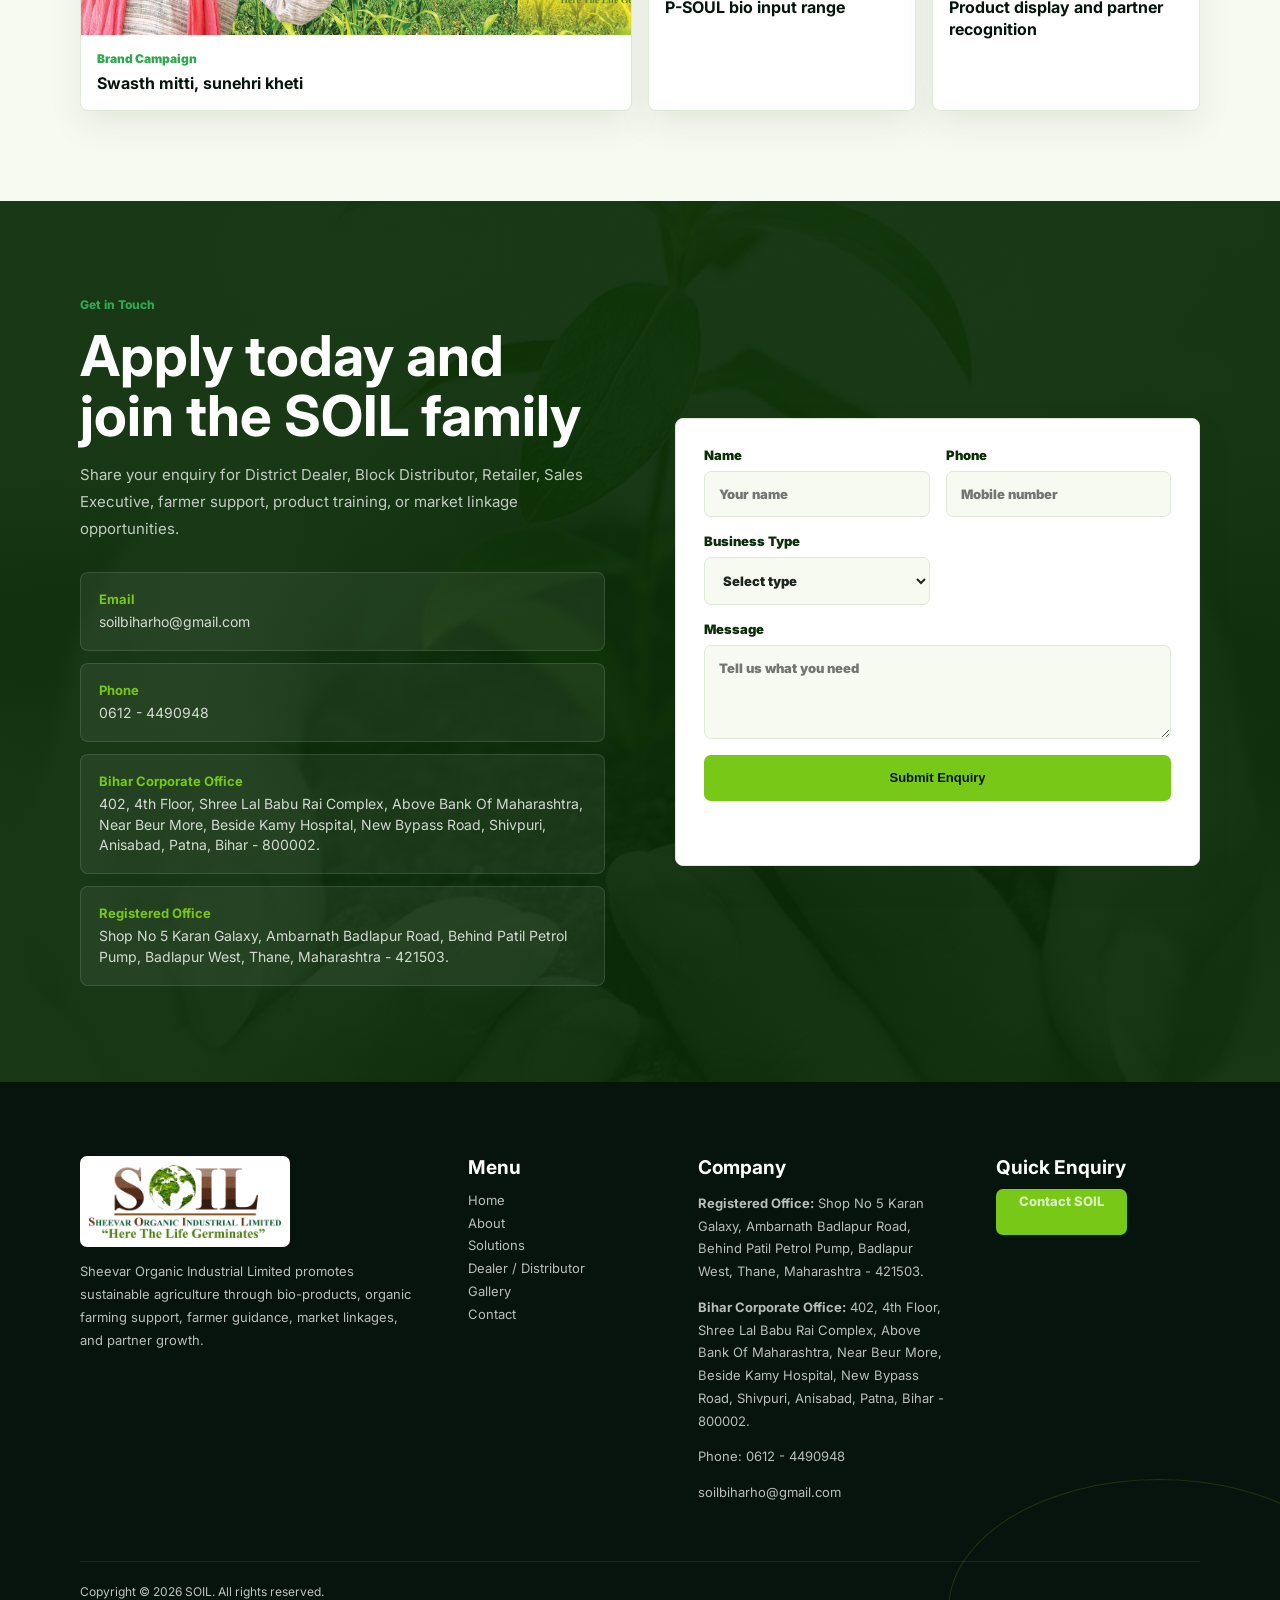
==== commit 482bd973: "Update office contact details" ====
--- a/index.html
+++ b/index.html
@@ -10,7 +10,7 @@
     />
     <meta
       name="keywords"
-      content="SOIL organic products, Sheevar Organic Industrial Limited, Organic farming products, Agriculture products Bihar, Farmer products Muzaffarpur"
+      content="SOIL organic products, Sheevar Organic Industrial Limited, Organic farming products, Agriculture products Bihar, Farmer products Patna"
     />
     <meta property="og:title" content="SOIL | Here The Life Germinates" />
     <meta
@@ -314,17 +314,21 @@
             </p>
 
             <div class="contact-cards">
-              <a href="mailto:info@soilorganic.com">
+              <a href="mailto:soilbiharho@gmail.com">
                 <strong>Email</strong>
-                <span>info@soilorganic.com</span>
+                <span>soilbiharho@gmail.com</span>
               </a>
-              <a href="tel:+910000000000">
+              <a href="tel:+916124490948">
                 <strong>Phone</strong>
-                <span>Update company phone</span>
+                <span>0612 - 4490948</span>
               </a>
-              <a href="https://maps.google.com/?q=Lakhnaur%2C%20Muzaffarpur%2C%20Bihar%20843302" target="_blank" rel="noreferrer">
-                <strong>Address</strong>
-                <span>Lakhnaur, Muzaffarpur, Bihar - 843302</span>
+              <a href="https://maps.google.com/?q=402%2C%204th%20Floor%2C%20Shree%20Lal%20Babu%20Rai%20Complex%2C%20New%20Bypass%20Road%2C%20Anisabad%2C%20Patna%2C%20Bihar%20800002" target="_blank" rel="noreferrer">
+                <strong>Bihar Corporate Office</strong>
+                <span>402, 4th Floor, Shree Lal Babu Rai Complex, Above Bank Of Maharashtra, Near Beur More, Beside Kamy Hospital, New Bypass Road, Shivpuri, Anisabad, Patna, Bihar - 800002.</span>
+              </a>
+              <a href="https://maps.google.com/?q=Shop%20No%205%20Karan%20Galaxy%20Ambarnath%20Badlapur%20Road%20Behind%20Patil%20Petrol%20Pump%20Badlapur%20West%20Thane%20Maharashtra%20421503" target="_blank" rel="noreferrer">
+                <strong>Registered Office</strong>
+                <span>Shop No 5 Karan Galaxy, Ambarnath Badlapur Road, Behind Patil Petrol Pump, Badlapur West, Thane, Maharashtra - 421503.</span>
               </a>
             </div>
           </div>
@@ -380,9 +384,7 @@
           <a href="gallery.html">Gallery</a><a href="contact.html">Contact</a>
         </div>
         <div>
-          <h3>Company</h3>
-          <p>Lakhnaur, Muzaffarpur, Bihar - 843302</p>
-          <p>info@soilorganic.com</p>
+          <h3>Company</h3><p><strong>Registered Office:</strong> Shop No 5 Karan Galaxy, Ambarnath Badlapur Road, Behind Patil Petrol Pump, Badlapur West, Thane, Maharashtra - 421503.</p><p><strong>Bihar Corporate Office:</strong> 402, 4th Floor, Shree Lal Babu Rai Complex, Above Bank Of Maharashtra, Near Beur More, Beside Kamy Hospital, New Bypass Road, Shivpuri, Anisabad, Patna, Bihar - 800002.</p><p>Phone: 0612 - 4490948</p><p>soilbiharho@gmail.com</p>
         </div>
         <div>
           <h3>Quick Enquiry</h3>
